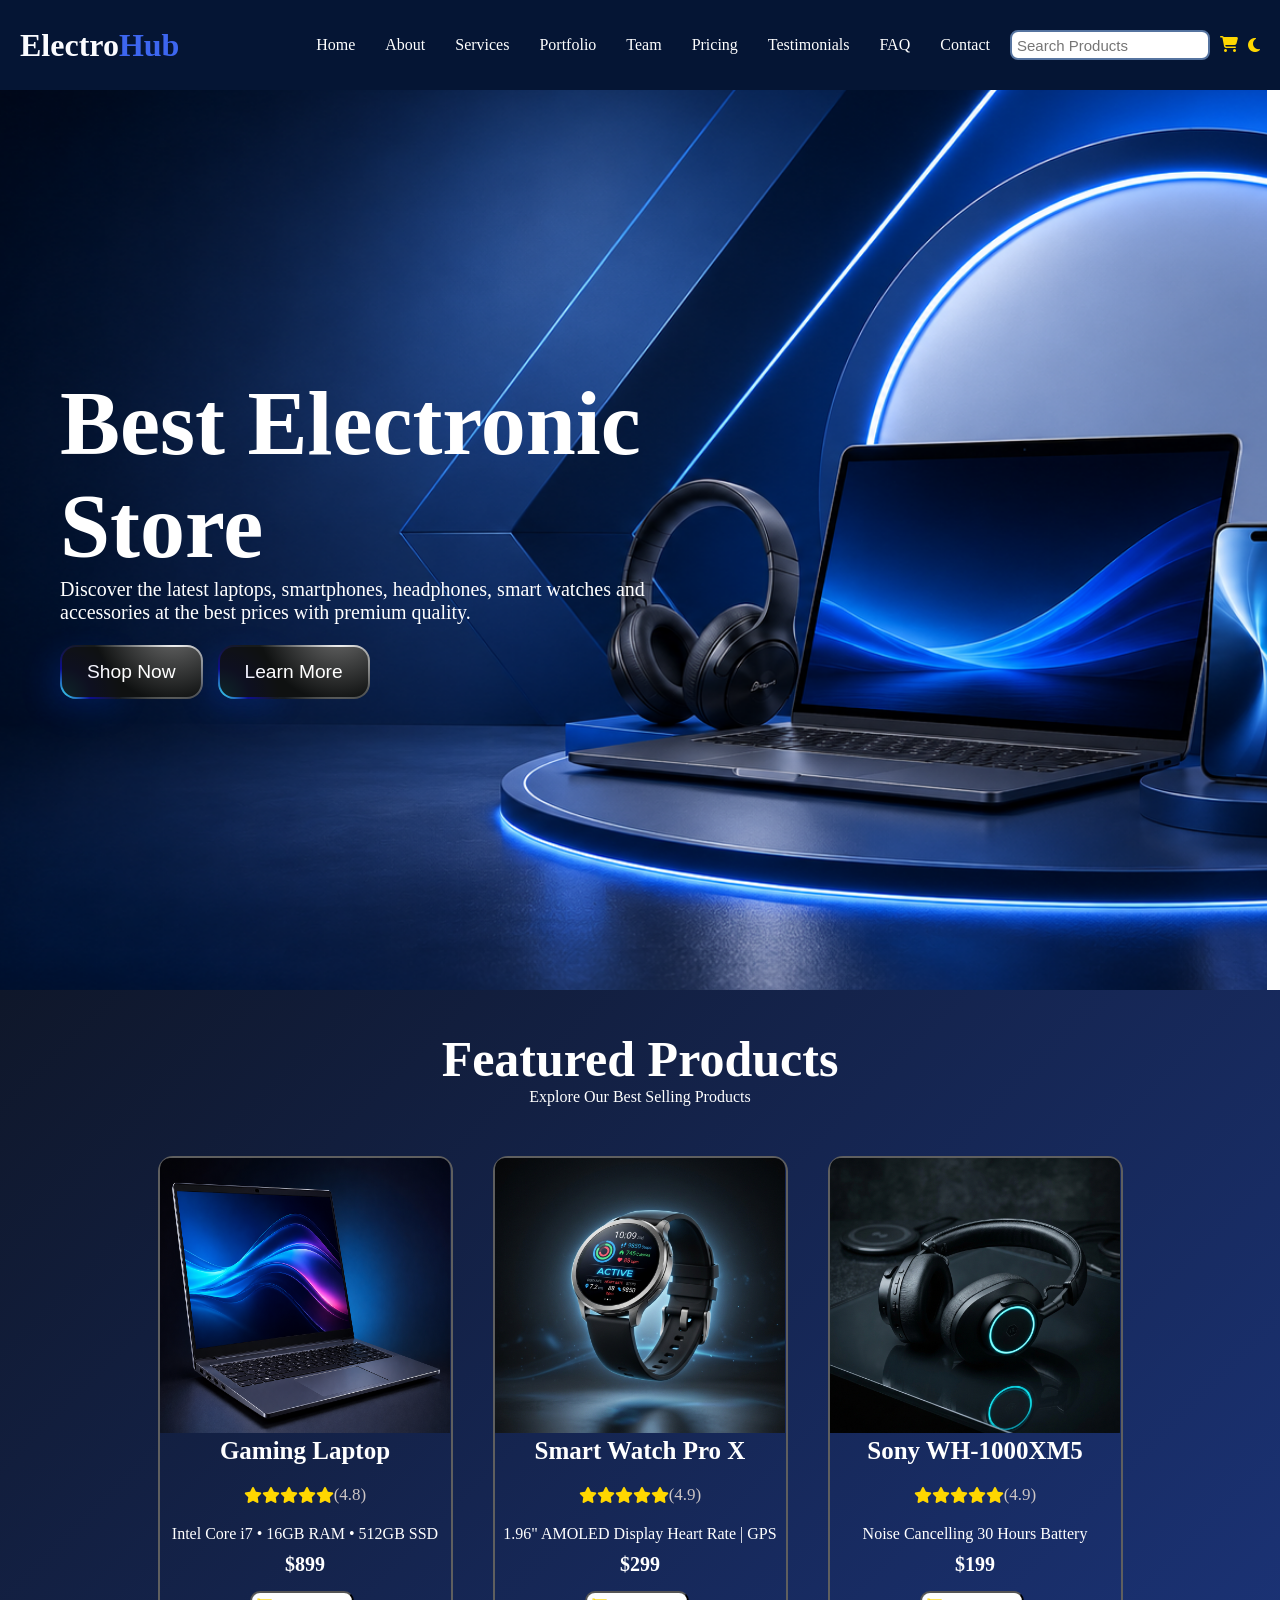
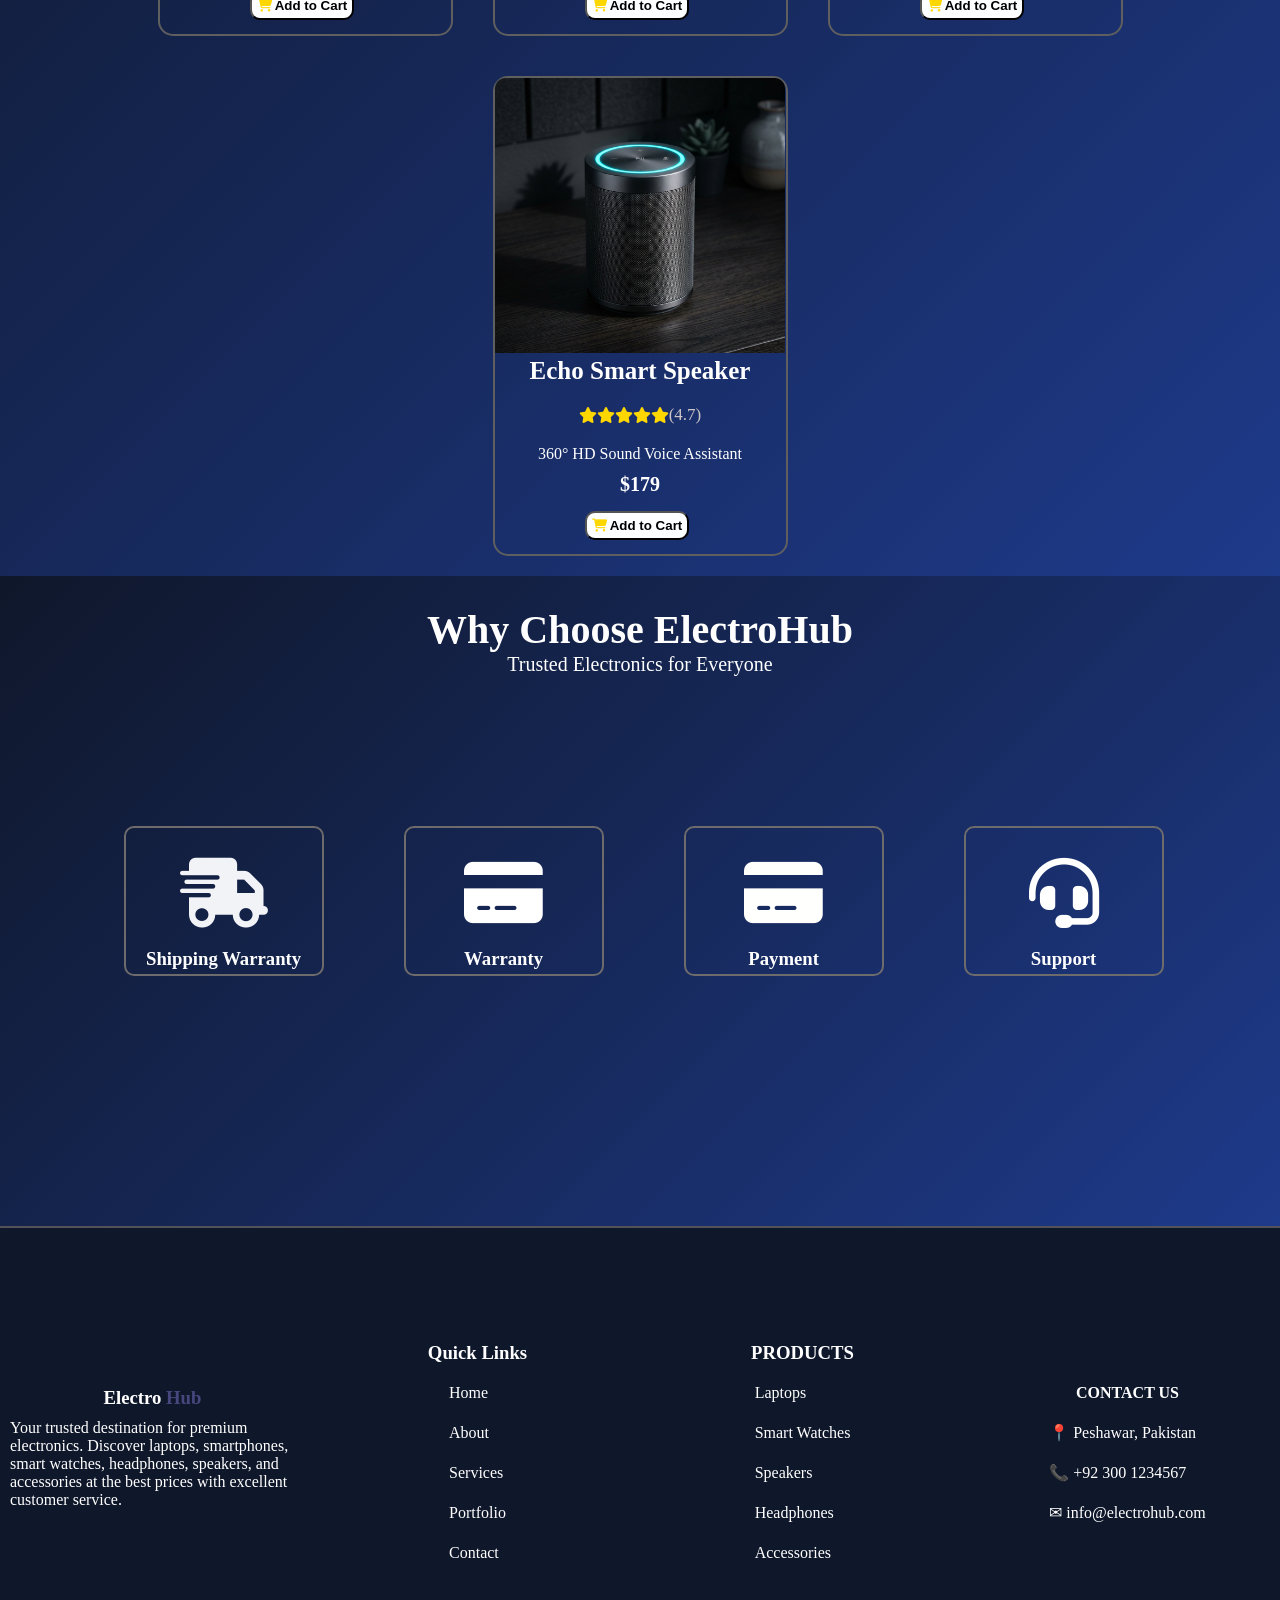
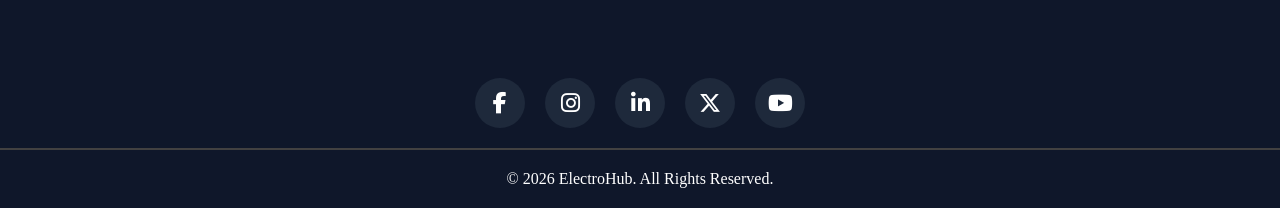
==== index.html @ ca195bf6 "Initial commit" ====
<!DOCTYPE html>
<html lang="en">

<head>
    <meta charset="UTF-8">
    <meta name="viewport" content="width=device-width, initial-scale=1.0">
    <title>ElectroHub-Store</title>
    <link rel="stylesheet" href="./style.css">
    <link rel="stylesheet" href="https://cdnjs.cloudflare.com/ajax/libs/font-awesome/6.7.2/css/all.min.css">

</head>

<body>
    <!--Header Section Start-->
    <header id="header">
        <h1 class="head1">Electro<span class="hub-class">Hub</span></h1>
        <nav class="main-nav">
            <ul id="navbar">
                <li> <a href="index.html">Home</a></li>
                <li> <a href="about.html">About</a></li>
                <li> <a href="">Services</a></li>
                <li> <a href="">Portfolio</a></li>
                <li> <a href="">Team</a></li>
                <li> <a href="">Pricing</a></li>
                <li> <a href="">Testimonials</a></li>
                <li> <a href="">FAQ</a></li>
                <li> <a href="">Contact</a></li>

            </ul>

            <div class="right-side">
                <input type="text" placeholder="Search Products" class="search-box">
                <a href="#">
                    <i class="fa-solid fa-cart-shopping"></i>
                </a>
                <i class="fa-solid fa-moon" id="theme-btn"></i>
            </div>


        </nav>
    </header>
    <!--Header Section End-->

    <!-- Hero Section Start-->

    <section id="hero-section">
        <div class="hero-content">
            <h2 class="hero-head">Best Electronic Store</h2>
            <p class="hero-para">Discover the latest laptops, smartphones,
                headphones, smart watches and accessories
                at the best prices with premium quality.</p>
            <!-- From Uiverse.io by imtausef -->
            <button class="button">
                <div class="blob1"></div>
                <div class="blob2"></div>
                <div class="inner">Shop Now</div>
            </button>
            <button class="button">
                <div class="blob1"></div>
                <div class="blob2"></div>
                <div class="inner">Learn More</div>
            </button>

            <!-- <button class="hero-btn">Shop Now</button>
<button  class="hero-btn">Learn More</button> -->
        </div>
    </section>
    <!--Hero Section End-->

    <!--Featured Products Section-->

    <section id="Featured-Products">


        <div class="content-div">
            <h2 class="products-head">Featured Products</h2>
            <p class="products-para"> Explore Our Best Selling Products</p>
        </div>






        <div class="card-main-div">
            <div class="card">
                <img src="./Pictures/laptop1.png" alt="">
                <h3 class="card-head">Gaming Laptop</h3>
                <div class="rating">
                    <i class="fa-solid fa-star"></i>
                    <i class="fa-solid fa-star"></i>
                    <i class="fa-solid fa-star"></i>
                    <i class="fa-solid fa-star"></i>
                    <i class="fa-solid fa-star"></i>
                    <span>(4.8)</span>
                </div>
                <p class="card-para">Intel Core i7 • 16GB RAM • 512GB SSD</p>
                <h4 class="card-head2">$899</h4>
                <button class="card-btn">
                    <span> <i class="fa-solid fa-cart-shopping"></i> Add to Cart </span>
                </button>





                <!-- <button  class="card-btn">Add to cart</button> -->
            </div>
            <div class="card">
                <img src="./Pictures/smartwatch.png" alt="">
                <h3 class="card-head">Smart Watch Pro X</h3>
                <div class="rating">
                    <i class="fa-solid fa-star"></i>
                    <i class="fa-solid fa-star"></i>
                    <i class="fa-solid fa-star"></i>
                    <i class="fa-solid fa-star"></i>
                    <i class="fa-solid fa-star"></i>
                    <span>(4.9)</span>
                </div>
                <p class="card-para">1.96" AMOLED Display
                    Heart Rate | GPS</p>
                <h4 class="card-head2">$299</h4>
                <button class="card-btn">
                    <span> <i class="fa-solid fa-cart-shopping"></i> Add to Cart </span>
                </button>
            </div>
            <div class="card">
                <img src="./Pictures/headphones.png" alt="">
                <h3 class="card-head">Sony WH-1000XM5</h3>
                <div class="rating">
                    <i class="fa-solid fa-star"></i>
                    <i class="fa-solid fa-star"></i>
                    <i class="fa-solid fa-star"></i>
                    <i class="fa-solid fa-star"></i>
                    <i class="fa-solid fa-star"></i>
                    <span>(4.9)</span>
                </div>
                <p class="card-para">Noise Cancelling
                    30 Hours Battery</p>
                <h4 class="card-head2">$199</h4>
                <button class="card-btn">
                    <span> <i class="fa-solid fa-cart-shopping"></i> Add to Cart </span>
                </button>
            </div>
            <div class="card">
                <img src="./Pictures/speaker.png" alt="">
                <h3 class="card-head">Echo Smart Speaker</h3>
                <div class="rating">
                    <i class="fa-solid fa-star"></i>
                    <i class="fa-solid fa-star"></i>
                    <i class="fa-solid fa-star"></i>
                    <i class="fa-solid fa-star"></i>
                    <i class="fa-solid fa-star"></i>
                    <span>(4.7)</span>
                </div>
                <p class="card-para">360° HD Sound
                    Voice Assistant</p>
                <h4 class="card-head2">$179</h4>
                <button class="card-btn">
                    <span> <i class="fa-solid fa-cart-shopping"></i> Add to Cart </span>
                </button>
            </div>
        </div>
    </section>
    <!--Why Choose Electro Hub Section-->

    <section id="main-container4">
        <div class="head-div">
            <h2 class="choose-head2 ">Why Choose ElectroHub</h2>
            <p class="choose-para1">Trusted Electronics for Everyone</p>

            <div class="box-container">
                <div class="Choose-box">
                    <div>
                        <i class="fa-solid fa-truck-fast icons2"></i>
                        <h3 class="shipping">Shipping Warranty</h3>
                    </div>
                </div>
                <div class="Choose-box">
                    <i class="fa-solid fa-credit-card icon3"></i>
                    <h3 class="warranty">Warranty</h3>
                </div>
                <div class="Choose-box">
                    <i class="fa-solid fa-credit-card icon4"></i>
                    <h3 class="payment">Payment</h3>
                </div>
                <div class="Choose-box">
                    <i class="fa-solid fa-headset icon5"></i>
                    <h3 class="support">Support</h3>
                </div>
            </div>
        </div>

    </section>

    <footer class="footer">
        <hr class="line">
        <!--Footer Container-->
        <div class="footer-container">

            <div class="footer-col">
                <h3>Electro <span class="span-footer">Hub</span></h3>
                <p class="footer-para">Your trusted destination for premium electronics.
                    Discover laptops, smartphones, smart watches,
                    headphones, speakers, and accessories at the
                    best prices with excellent customer service.</p>

            </div>
            <div class="footer-col height">
                <h3>Quick Links</h3>
                <ul>
                    <li>Home</li>
                    <li>About</li>
                    <li>Services</li>
                    <li>Portfolio</li>
                    <li>Contact</li>
                </ul>
            </div>
            <div class="footer-col height">
                <h3>PRODUCTS</h3>
                <ul>
                    <li>Laptops </li>
                    <li>Smart Watches</li>
                    <li>Speakers </li>
                    <li>Headphones </li>
                    <li>Accessories </li>
                </ul>
            </div>
            <div class="footer-col height">
                <h4>CONTACT US</h4>
                <ul>
                    <li> 📍 Peshawar, Pakistan </li>
                    <li> 📞 +92 300 1234567</li>
                    <li>✉ info@electrohub.com</li>
                </ul>

            </div>

        </div>

        <div class="special-icons">
            <i class="fa-brands fa-facebook-f socials"></i>
            <i class="fa-brands fa-instagram socials"></i>
            <i class="fa-brands fa-linkedin-in socials"></i>
            <i class="fa-brands fa-x-twitter socials"></i>
            <i class="fa-brands fa-youtube socials"></i>
        </div>
<hr class="hr2">
        <div class="copy">
            <p>© 2026 ElectroHub. All Rights Reserved.</p>
        </div>
    </footer>

    <script src="./script.js"></script>
</body>

</html>
---- style.css ----
* {
  margin: 0;
  padding: 0;
  box-sizing: border-box;
}

body {
  overflow-x: hidden;
}

html {
  scroll-behavior: smooth;
}

/*Header-Section-Start*/

#header {
  padding: 20px;
  display: flex;
  justify-content: space-between;
  align-items: center;
  position: fixed;
  top: 0;
  left: 0;
  width: 100%;
  z-index: 1000;
  height: 10vh;
  background-color: rgba(0, 27, 68, 0.8);
}

.main-nav {
  display: flex;
  justify-content: space-between;
  align-items: center;
  gap: 20px;
}

#navbar {
  display: flex;
  justify-content: space-between;
  align-items: center;
  height: 10vh;
  width: 100%;
  gap: 30px;
}

.head1 {
  color: #fbfcff;
}


li {
  list-style: none;
}

li,
a {
  text-decoration: none;
}

nav ul li a {
  color: #f8f4f4;
}

.hub-class {
  color: #3d66f0;
}

.right-side {
  display: flex;
  align-items: center;
  gap: 10px;
}

.search-box {
  display: flex;
  align-items: center;
}

.search-box {
  padding: 5px;
  width: 200px;
  height: 30px;
  outline: none;
  border: 2px solid #5674a0;
  border-radius: 8px 8px 8px 8px;
  font-size: 15px;
}

.search-box {

  color: rgb(0, 0, 0);
  /* background-color: #3b559b; */
}

.search-box:hover {
  background-color: white;
}

/*Header Section End*/

/*Hero-Section-Start*/

#hero-section {
  padding-top: 80px;
  width: 99vw;
  height: 110vh;
  border: none;
  background-image: url(./Pictures/Hero-Section.png);
  background-size: cover;
  background-position: center;
  display: flex;
  align-items: center;
}

.hero-content {

  font-size: 60px;
  width: 50%;
  margin-left: 60px;
}

.hero-head {
  color: white;
}

.hero-para {
  color: white;
  font-size: 20px;
}

/* From Uiverse.io by imtausef */
.button {
  cursor: pointer;
  font-size: 1.2rem;
  border-radius: 16px;
  border: none;
  padding: 2px;
  background: radial-gradient(circle 80px at 80% -10%, #ffffff, #181b1b);
  position: relative;
  transition:
    background 0.3s,
    transform 0.3s;
}

.button:hover {
  /*background: radial-gradient(circle 80px at 80% -10%, #181b1b, #000);*/
  transform: scale(0.98);
}

.button::after {
  content: "";
  position: absolute;
  width: 65%;
  height: 60%;
  border-radius: 120px;
  top: 0;
  right: 0;
  box-shadow: 0 0 20px #ffffff38;
  z-index: -1;
  transition: box-shadow 0.3s;
}

.button:hover::after {
  box-shadow: 0 0 10px #ffffff18;
}

.blob1 {
  position: absolute;
  width: 70px;
  height: 100%;
  border-radius: 16px;
  bottom: 0;
  left: 0;
  background: radial-gradient(circle 60px at 0% 100%,
      #3fe9ff,
      #0000ff80,
      transparent);
  box-shadow: -10px 10px 30px #0051ff2d;
  transition:
    background 0.3s,
    box-shadow 0.3s;
}

.button:hover .blob1 {
  /*  background: radial-gradient(circle 60px at 0% 100%, #181b1b, #000);*/
  box-shadow: -5px 5px 20px #000;
}

.inner {
  padding: 14px 25px;
  border-radius: 14px;
  color: #fff;
  z-index: 3;
  position: relative;
  background: radial-gradient(circle 80px at 80% -50%, #777777, #0f1111);
  transition: background 0.3s;
}

.button:hover .inner {
  background: radial-gradient(circle 80px at 80% -50%, #333333, #0f0f0f);
}

.inner::before {
  content: "";
  width: 100%;
  height: 100%;
  left: 0;
  top: 0;
  border-radius: 14px;
  background: radial-gradient(circle 60px at 0% 100%,
      #00e1ff1a,
      #0000ff11,
      transparent);
  position: absolute;
  transition: opacity 0.3s;
}

.button:hover .inner::before {
  opacity: 0;
}


/*Featured-Products-Section*/



#Featured-Products {
  background: linear-gradient(135deg, #0F172A, #1E3A8A);
  padding: 20px;
}


.content-div {
  display: flex;
  flex-direction: column;
  justify-content: center;
  align-items: center;
}

.card-main-div {
  margin-top: 50px;
  display: flex;
  flex-wrap: wrap;
  justify-content: center;
  align-items: center;
  gap: 40px;
}

/* Hai */

.card {
  width: 295px;
  height: 480px;
  border-radius: 15px;
  border: 2px solid rgb(95, 95, 95);
  transition: all 0.4s ease;
}

.card:hover {
  transform: translateY(-10px) scale(1.02);
  box-shadow: 0 15px 35px rgba(150, 149, 149, 0.3);

}

.products-head {
  margin-top: 20px;
  font-size: 50px;
  color: white;
}

.products-para {
  color: white;
}



.card img {
  width: 290px;
  height: 275px;
  /* border-radius: 20px; */
  border-top-left-radius: 10px;
  border-top-right-radius: 10px;
}

.card-head {
  text-align: center;
  color: white;
  font-size: 25px;
}

.fa-solid {
  color: gold;
  text-align: center;
}

.rating {
  display: flex;
  justify-content: center;
  align-items: center;
  margin-top: 20px;
  /* text-align: center; */
}

.rating span {
  color: #ccc5c5;
  font-size: 17px;
}

.card-para {
  margin-top: 20px;
  text-align: center;
  color: white;
  font-size: 20;
}

.card-head2 {
  text-align: center;
  color: white;
  font-size: 20px;
  margin-top: 10px;
}

.card-btn {
  margin-top: 15px;
  margin-left: 90px;
  padding: 5px;
  border-radius: 10px;
  outline: none;
}

.card-btn {
  background-color: #fdfeff;
  font-weight: 700;
}

.card-btn {
  transition: all 0.2s ease;
}

.card-btn:hover {
  background-color: rgb(66, 75, 117);
  color: white;
  cursor: pointer;
}

#main-container4 {
  background: linear-gradient(135deg, #0F172A, #1E3A8A);
  padding: 10px;
}

.head-div {
  height: 70vh;
  text-align: center;
  position: relative;
  top: 20px;

}

.box-container {
  display: flex;
  justify-content: center;
  gap: 80px;
  align-items: center;
  border: none;
  width: 99vw;
  height: 50vh;

}


.choose-head2 {
  font-size: 40px;
  color: white;
  /* margin-bottom: 20px; */

}

.choose-para1 {
  color: white;
  font-size: 20px;
}


.Choose-box {
  width: 200px;
  height: 150px;
  border: 2px solid rgb(109, 107, 107);
  border-radius: 10px;
  transition: all 0.4s ease;
}

.Choose-box:hover {
  transform: translateY(-10) scale(1.02);
  box-shadow: 0 15px 35px rgba(150, 149, 149, 0.3);
}


.icons2 {
  margin-top: 30px;
  font-size: 70px;
  color: #f2f3f7;
  ;
}

.shipping {
  color: white;
  margin-top: 20px;
}

.icon3 {
  color: #ffffff;
  font-size: 70px;
  margin-top: 30px;
}

.warranty {
  color: white;
  margin-top: 20px;
}

.icon4 {
  color: #fffffd;
  font-size: 70px;
  margin-top: 30px;
}

.payment {
  color: white;
  margin-top: 20px;
}

.icon5 {
  color: #ffffff;
  font-size: 70px;
  margin-top: 30px;
}

.support {
  color: white;
  margin-top: 20px;
}

.footer {
  background: #0F172A;
}

.footer-container {
  /* background: #0F172A; */
  color: white;
  display: flex;
  justify-content: center;
  gap: 20px;
}

.line {
  border: 1px solid #525258;
}

.footer-col {
  display: flex;
  justify-content: center;
  align-items: center;

  flex-direction: column;
  border: none;
  width: 150vw;
  height: 50vh;
}

.height {
  line-height: 40px;
}

.footer-para {
  padding: 10px;
}

.span-footer {
  color: rgb(71, 71, 126);
}

/* .special-icons{
 
  position: relative;
  left: 600px;
  display: flex;
  gap: 30px;
  font-size: 30px;
  bottom: 10px;
  align-items: center;
  color: white;
  transition: all 0.8s ease; 
    opacity: 1;
  transition: opacity 0.25s;
  z-index: 2;
  cursor: pointer; 
}

.fa-facebook-f{
  color: white;
  transform: scale(1);
  font-size: 30px;
}
.fa-facebook-f:hover{
 
  transform: translateY(10);
  color: rgba(255, 255, 255, 0.986);
  border-radius: 10px;
   padding: 5px 10px 10px; 
   background: #1877F2;
} 

.fa-instagram:hover{
   transform: translateY(-5);
   background: linear-gradient(25deg, #F58529, #DD2A7B, #8134AF, #515BD4);
    color: white;
  border-radius: 10px;
  padding: 5px 10px 10px;
  
}
.fa-linkedin-in:hover{
   background: #0A66C2;
    color: white;
    transform: translateY(-5);
    border-radius: 10px;
    padding: 5px 10px 10px;
}
.fa-x-twitter:hover{
   background: #000000;
    color: white;
     color: white;
    transform: translateY(-5);
    border-radius: 10px;
    padding: 5px 10px 10px;
}
.fa-youtube:hover{

} */

.special-icons {
  display: flex;
  justify-content: center;
  gap: 20px;
}

.special-icons i {
  width: 50px;
  height: 50px;
  background: #1E293B;
  color: white;
  border-radius: 50%;
  display: flex;
  justify-content: center;
  align-items: center;
  font-size: 22px;
  cursor: pointer;
  transition: all 0.6s ease;
}

.special-icons i:hover {
  transform: translateY(-8px) scale(1.1);
}

/* Facebook */
.fa-facebook-f:hover {
  background: #1877F2;
}

/* Instagram */
.fa-instagram:hover {
  background: linear-gradient(45deg, #F58529, #DD2A7B, #8134AF, #515BD4);
}

/* LinkedIn */
.fa-linkedin-in:hover {
  background: #0A66C2;
}

/* X (Twitter) */
.fa-x-twitter:hover {
  background: #000000;
}

/* YouTube */
.fa-youtube:hover {
  background: #FF0000;
}

.hr2 {
  border: 1px solid rgb(66, 65, 65);
  margin-top: 20px;
  text-align: center;
}

.copy {
  padding: 20px;
  display: flex;
  justify-content: center;
  align-items: center;
  color: white;

}




/* About Page start */

* {
  margin: 0;
  padding: 0;
  box-sizing: border-box;
}

body {
  overflow-x: hidden;
}

html {
  scroll-behavior: smooth;
}

/*Header-Section-Start*/

#header {
  padding: 20px;
  display: flex;
  justify-content: space-between;
  align-items: center;
  position: fixed;
  top: 0;
  left: 0;
  width: 100%;
  z-index: 1000;
  height: 10vh;
  background-color: #051534;
}

.main-nav {
  display: flex;
  justify-content: space-between;
  align-items: center;
  gap: 20px;
}

#navbar {
  display: flex;
  justify-content: space-between;
  align-items: center;
  height: 10vh;
  width: 100%;
  gap: 30px;
}

.head1 {
  color: #fbfcff;
}


li {
  list-style: none;
}

li,
a {
  text-decoration: none;
}

nav ul li a {
  color: #ffffff;
}

.hub-class {
  color: #3d66f0;
}

.right-side {
  display: flex;
  align-items: center;
  gap: 10px;
}

.search-box {
  display: flex;
  align-items: center;
}

.search-box {
  padding: 5px;
  width: 200px;
  height: 30px;
  outline: none;
  border: 2px solid #5674a0;
  border-radius: 8px 8px 8px 8px;
  font-size: 15px;
}

.search-box {

  color: rgb(0, 0, 0);
  /* background-color: #3b559b; */
}

.search-box:hover {
  background-color: white;
}

/*Header Section End*/

.about-hero {
  background-image: url(./Pictures/about-hero.jpg);
  background-size: cover;
  width: 100vw;
  height: 55vh;
  background-position: center;
  background-attachment: fixed;
  padding: 0;
  box-sizing: border-box;
  margin-top: 61px;

}

.hero-content2 {

  padding: 80px;
  display: flex;
  flex-direction: column;
  justify-content: center;
  align-items: center;
  color: rgb(247, 247, 248);
  font-size: 25px;
}

.hero-para1 {
  margin-top: 20px;
}



#def-electro {
  border: none;
  background-color: #0c2952;
  width: 99vw;
  display: flex;
  justify-content: center;
  align-items: center;



}

.left-image {
  /* border: 2px solid rgb(95, 95, 95); */
  transition: all 0.6s ease;
}

.left-image:hover img {
  transform: translateY(-10px) scale(1.02);
  box-shadow: 0 15px 35px rgba(150, 149, 149, 0.3);
}

.left-image img {
  margin-top: 30px;
  margin-left: 10px;
  border-radius: 20px;
  width: 500px;
  height: 400px;
  object-fit: cover;
  border-color: rgb(247, 247, 247);
}

.right-side-content {
  flex-direction: column;
  width: 50%;
  padding: 30px;


}

.right-text {
  font-size: 45px;
  color: white;
  position: relative;
  left: 50px;
  margin-bottom: 30px;
}

.right-para {

  color: white;
  font-size: 20px;
  position: relative;
  left: 60px;
  margin-bottom: 100px;
}

.icons-text {
  line-height: 1.8;
  color: white;
  position: relative;
  left: 40px;
  bottom: 60px;
}

.right-btn {
  position: relative;
  left: 200px;
  padding: 10px;
  border-radius: 10px;
  border: none;
  transition: all 0.5s;
}

.right-btn:hover {

  cursor: pointer;
  color: white;
  background-color: black;
}

/* Mission Vision Section Start */

#mission-vision-section {
  background-color: #0C2952;
  border: none;
  height: 80vh;
}

.mission-vision-container {
  /* margin-top: 30px;  */
  display: flex;
  flex-wrap: wrap;
  gap: 30px;
  justify-content: center;
  align-items: center;
  border: none;
}
.mission{
   background: #162b55;
    border: 2px solid rgba(255,255,255,0.15);
    border-radius: 20px;
    padding: 35px;
    transition: all 0.5s ease;
    cursor: pointer;
}
.mission:hover{
    transform: translateY(-12px) scale(1.03);
    border-color: #3B82F6;
    box-shadow: 0 15px 35px rgba(59,130,246,0.35);
}


.mission {
  text-align: center;
  border-radius: 20px;
  margin-top: 80px;
  color: white;
  width: 560px;
  height: 320px;
  /* border: 2px solid rgb(119, 147, 223); */
  background: linear-gradient(215deg, #0C2952, #0C2952);
  box-shadow: 10px 10px 20px #1c2530,
    10px 10px 20px #1e2132;
}

.unorder-list{
  line-height: 2;
  margin-top: 30px;

}

.Vision1 {
  font-size: 40px;
  margin-top: 40px;
}

.Vision {
  font-size: 40px;
  margin-top: 40px;
}

#achievement-section{
  height: 80vh;
  background-color: #0C2952;
}

.main-achieve-div{
  border: none;
  width: 99vw;
  height: 70vh;
}

.achieve-heading{
  color: white;
  text-align: center;
  font-size: 30px;
}

.achieve-para{
  font-size: 20px;
}


/* achievements boxes start */
 .achievements {
    padding: 80px 8%;
    text-align: center;
}


.achievement-container {
    display: grid;
    grid-template-columns: repeat(4, 1fr);
    gap: 25px;
    color: white;
}

.achievement-card {
    padding: 35px 20px;
    border: 1px solid rgba(255,255,255,0.12);
    border-radius: 18px;
    background: rgba(255,255,255,0.04);
    transition: transform 0.4s ease,
                border-color 0.4s ease,
                box-shadow 0.4s ease;
    cursor: pointer;
}

.achievement-card:hover {
    transform: translateY(-8px);
    border-color: #3B82F6;
    box-shadow: 0 12px 30px rgba(59,130,246,0.18);
}

.achievement-icon {
    width: 60px;
    height: 60px;
    margin: 0 auto 20px;
    display: flex;
    align-items: center;
    justify-content: center;
    border-radius: 50%;
    background: rgba(59,130,246,0.12);
    transition: 0.4s ease;
}

.achievement-icon i {
    font-size: 25px;
    color: #3B82F6;
    transition: 0.4s ease;
}

.achievement-card:hover .achievement-icon {
    background: #3B82F6;
    transform: scale(1.08);
}

.achievement-card:hover .achievement-icon i {
    color: white;
    transform: scale(1.1);
}

.achievement-card h3 {
    font-size: 32px;
    margin: 10px 0;
}

.achievement-card p {
    font-size: 16px;
    margin: 0;
    opacity: 0.75;
}

@media (max-width: 768px) {

    .achievement-container {
        grid-template-columns: repeat(2, 1fr);
    }

}

@media (max-width: 500px) {

    .achievement-container {
        grid-template-columns: 1fr;
    }

}
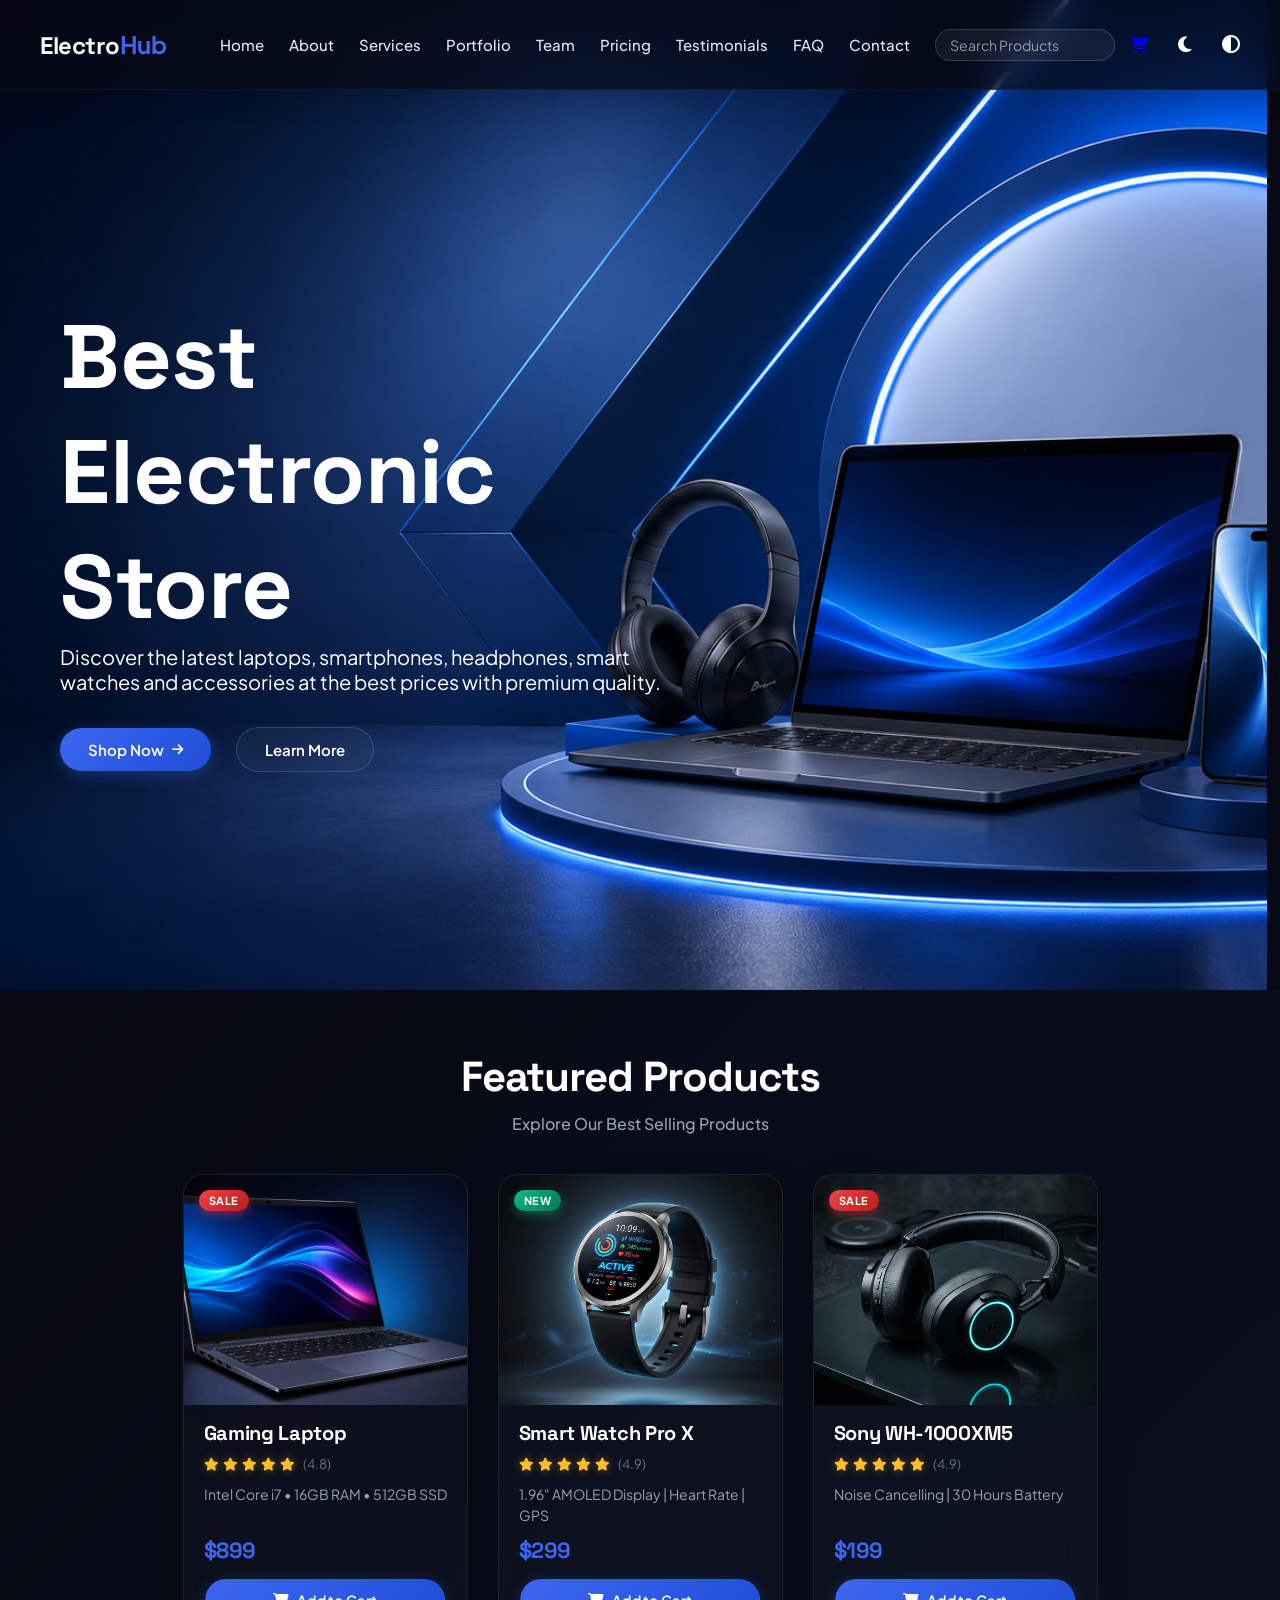
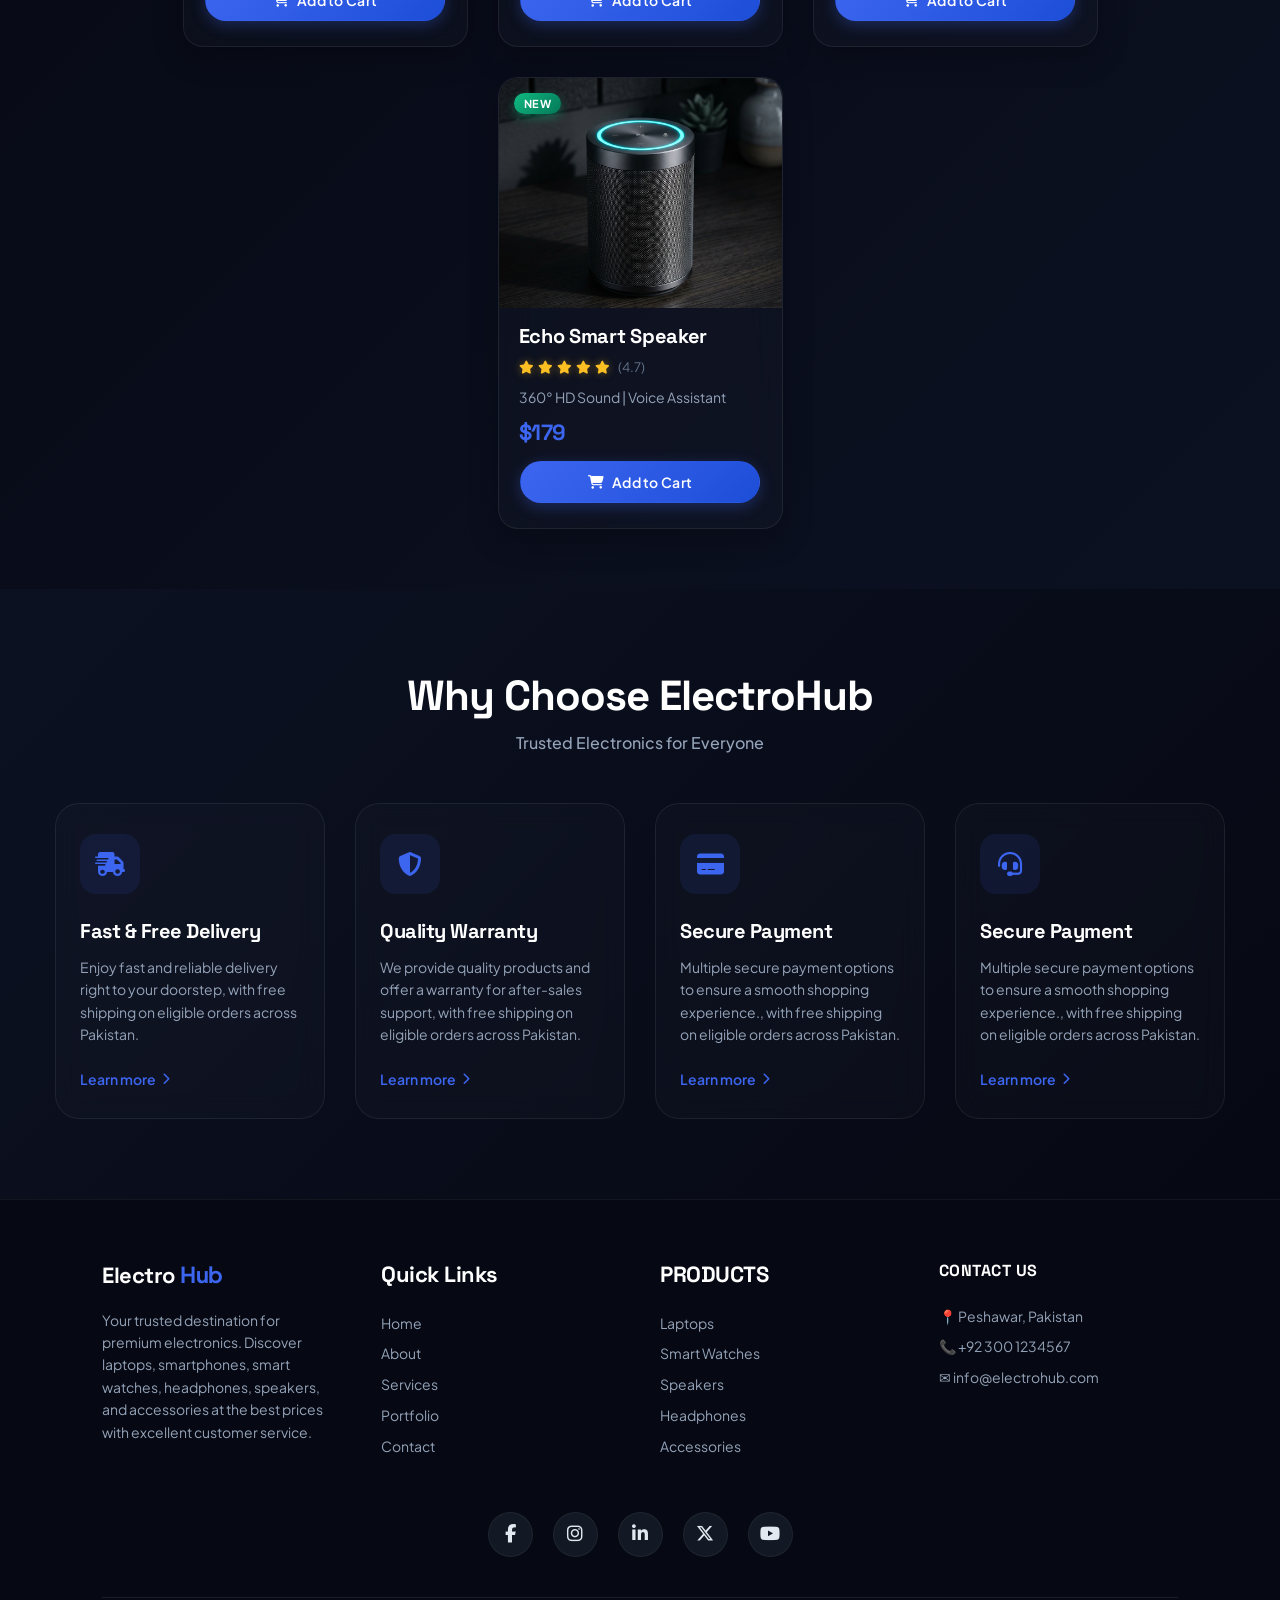
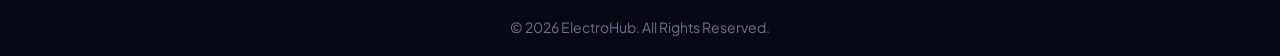
==== commit 63d983e5: "Updated Electronic store website" ====
--- a/index.html
+++ b/index.html
@@ -18,8 +18,8 @@
             <ul id="navbar">
                 <li> <a href="index.html">Home</a></li>
                 <li> <a href="about.html">About</a></li>
-                <li> <a href="">Services</a></li>
-                <li> <a href="">Portfolio</a></li>
+                <li> <a href="Services.html">Services</a></li>
+                <li> <a href="./Portfolio.html">Portfolio</a></li>
                 <li> <a href="">Team</a></li>
                 <li> <a href="">Pricing</a></li>
                 <li> <a href="">Testimonials</a></li>
@@ -30,10 +30,11 @@
 
             <div class="right-side">
                 <input type="text" placeholder="Search Products" class="search-box">
-                <a href="#">
+                <a href="#" title="Shopping Cart">
                     <i class="fa-solid fa-cart-shopping"></i>
                 </a>
-                <i class="fa-solid fa-moon" id="theme-btn"></i>
+                <i class="fa-solid fa-moon" id="theme-btn" title="Toggle Light/Dark Theme"></i>
+                <i class="fa-solid fa-circle-half-stroke" id="grayscale-btn" title="Toggle Black & White Mode"></i>
             </div>
 
 
@@ -49,20 +50,8 @@
             <p class="hero-para">Discover the latest laptops, smartphones,
                 headphones, smart watches and accessories
                 at the best prices with premium quality.</p>
-            <!-- From Uiverse.io by imtausef -->
-            <button class="button">
-                <div class="blob1"></div>
-                <div class="blob2"></div>
-                <div class="inner">Shop Now</div>
-            </button>
-            <button class="button">
-                <div class="blob1"></div>
-                <div class="blob2"></div>
-                <div class="inner">Learn More</div>
-            </button>
-
-            <!-- <button class="hero-btn">Shop Now</button>
-<button  class="hero-btn">Learn More</button> -->
+            <button class="button primary-btn">Shop Now <i class="fa-solid fa-arrow-right"></i></button>
+            <button class="button secondary-btn">Learn More</button>
         </div>
     </section>
     <!--Hero Section End-->
@@ -84,7 +73,8 @@
 
         <div class="card-main-div">
             <div class="card">
-                <img src="./Pictures/laptop1.png" alt="">
+                <span class="card-badge">Sale</span>
+                <img src="./Pictures/laptop1.png" alt="Gaming Laptop">
                 <h3 class="card-head">Gaming Laptop</h3>
                 <div class="rating">
                     <i class="fa-solid fa-star"></i>
@@ -99,15 +89,10 @@
                 <button class="card-btn">
                     <span> <i class="fa-solid fa-cart-shopping"></i> Add to Cart </span>
                 </button>
-
-
-
-
-
-                <!-- <button  class="card-btn">Add to cart</button> -->
-            </div>
-            <div class="card">
-                <img src="./Pictures/smartwatch.png" alt="">
+            </div>
+            <div class="card">
+                <span class="card-badge new">New</span>
+                <img src="./Pictures/smartwatch.png" alt="Smart Watch Pro X">
                 <h3 class="card-head">Smart Watch Pro X</h3>
                 <div class="rating">
                     <i class="fa-solid fa-star"></i>
@@ -117,15 +102,15 @@
                     <i class="fa-solid fa-star"></i>
                     <span>(4.9)</span>
                 </div>
-                <p class="card-para">1.96" AMOLED Display
-                    Heart Rate | GPS</p>
+                <p class="card-para">1.96" AMOLED Display | Heart Rate | GPS</p>
                 <h4 class="card-head2">$299</h4>
                 <button class="card-btn">
                     <span> <i class="fa-solid fa-cart-shopping"></i> Add to Cart </span>
                 </button>
             </div>
             <div class="card">
-                <img src="./Pictures/headphones.png" alt="">
+                <span class="card-badge">Sale</span>
+                <img src="./Pictures/headphones.png" alt="Sony WH-1000XM5">
                 <h3 class="card-head">Sony WH-1000XM5</h3>
                 <div class="rating">
                     <i class="fa-solid fa-star"></i>
@@ -135,15 +120,15 @@
                     <i class="fa-solid fa-star"></i>
                     <span>(4.9)</span>
                 </div>
-                <p class="card-para">Noise Cancelling
-                    30 Hours Battery</p>
+                <p class="card-para">Noise Cancelling | 30 Hours Battery</p>
                 <h4 class="card-head2">$199</h4>
                 <button class="card-btn">
                     <span> <i class="fa-solid fa-cart-shopping"></i> Add to Cart </span>
                 </button>
             </div>
             <div class="card">
-                <img src="./Pictures/speaker.png" alt="">
+                <span class="card-badge new">New</span>
+                <img src="./Pictures/speaker.png" alt="Echo Smart Speaker">
                 <h3 class="card-head">Echo Smart Speaker</h3>
                 <div class="rating">
                     <i class="fa-solid fa-star"></i>
@@ -153,8 +138,7 @@
                     <i class="fa-solid fa-star"></i>
                     <span>(4.7)</span>
                 </div>
-                <p class="card-para">360° HD Sound
-                    Voice Assistant</p>
+                <p class="card-para">360° HD Sound | Voice Assistant</p>
                 <h4 class="card-head2">$179</h4>
                 <button class="card-btn">
                     <span> <i class="fa-solid fa-cart-shopping"></i> Add to Cart </span>
@@ -170,9 +154,49 @@
             <p class="choose-para1">Trusted Electronics for Everyone</p>
 
             <div class="box-container">
+                <div class="b1">
+                    <div class="icon1-div">
+                        <i class="fa-solid fa-truck-fast icon1"></i>
+                    </div>
+                    <h2 class="b1-h2">Fast & Free Delivery</h2>
+                    <p class="b1-para">Enjoy fast and reliable delivery right to your doorstep, with free shipping on
+                        eligible orders
+                        across Pakistan.</p>
+                    <button class="learn-btn">Learn more <i class="fa-solid fa-chevron-right"></i></button>
+                </div>
+                <div class="b1">
+                    <div class="icon2-div">
+                        <i class="fa-solid fa-shield-halved"></i>
+                    </div>
+                    <h2 class="b1-h2">Quality Warranty</h2>
+                    <p class="b1-para">We provide quality products and offer a warranty for after-sales support, with free shipping on
+                        eligible orders across Pakistan.</p>
+                    <button class="learn-btn">Learn more <i class="fa-solid fa-chevron-right"></i></button>
+                </div>
+                <div class="b1">
+                    <div class="icon3-div">
+                        <i class="fa-solid fa-credit-card"></i>
+                    </div>
+                    <h2 class="b1-h2">Secure Payment</h2>
+                    <p class="b1-para">Multiple secure payment options to ensure a smooth shopping experience., with free shipping on
+                        eligible orders across Pakistan.</p>
+                         <button class="learn-btn">Learn more <i class="fa-solid fa-chevron-right"></i></button>
+                </div>
+                <div class="b1">
+                    <div class="icon4-div">
+                        <i class="fa-solid fa-headset"></i>
+                    </div>
+                    <h2 class="b1-h2">Secure Payment</h2>
+                    <p class="b1-para">Multiple secure payment options to ensure a smooth shopping experience., with free shipping on
+                        eligible orders across Pakistan.</p>
+                         <button class="learn-btn">Learn more <i class="fa-solid fa-chevron-right"></i></button>
+                </div>
+            </div>
+            <!-- 
+            <div class="box-container">
                 <div class="Choose-box">
                     <div>
-                        <i class="fa-solid fa-truck-fast icons2"></i>
+                         <i class="fa-solid fa-truck-fast icons2"></i> 
                         <h3 class="shipping">Shipping Warranty</h3>
                     </div>
                 </div>
@@ -184,17 +208,17 @@
                     <i class="fa-solid fa-credit-card icon4"></i>
                     <h3 class="payment">Payment</h3>
                 </div>
-                <div class="Choose-box">
+                <div class="Choose-box last-box">
                     <i class="fa-solid fa-headset icon5"></i>
                     <h3 class="support">Support</h3>
                 </div>
-            </div>
+            </div> -->
         </div>
 
     </section>
 
     <footer class="footer">
-        <hr class="line">
+        
         <!--Footer Container-->
         <div class="footer-container">
 
@@ -245,7 +269,7 @@
             <i class="fa-brands fa-x-twitter socials"></i>
             <i class="fa-brands fa-youtube socials"></i>
         </div>
-<hr class="hr2">
+        <hr class="hr2">
         <div class="copy">
             <p>© 2026 ElectroHub. All Rights Reserved.</p>
         </div>
--- a/style.css
+++ b/style.css
@@ -1,13 +1,48 @@
-
+@import url('https://fonts.googleapis.com/css2?family=Plus+Jakarta+Sans:wght@300;400;500;600;700;800&family=Space+Grotesk:wght@400;500;600;700&display=swap');
+
+:root {
+  --bg-primary: #060913;
+  /* Deep space obsidian */
+  --bg-secondary: #0c1122;
+  /* Midnight blue */
+  --bg-card: rgba(255, 255, 255, 0.02);
+  --border-card: rgba(255, 255, 255, 0.07);
+  --color-accent: #3d66f0;
+  /* Electric blue */
+  --color-accent-hover: #5b7fff;
+  --text-primary: #f8fafc;
+  --text-secondary: #94a3b8;
+}
 
 * {
   margin: 0;
   padding: 0;
   box-sizing: border-box;
+  font-family: 'Plus Jakarta Sans', sans-serif;
+}
+
+h1,
+h2,
+h3,
+h4,
+h5,
+h6,
+.head1,
+.hero-head,
+.products-head,
+.choose-head2,
+.Vision,
+.Vision1,
+.main-head2 {
+  font-family: 'Space Grotesk', sans-serif;
+  letter-spacing: -0.5px;
 }
 
 body {
   overflow-x: hidden;
+  background-color: var(--bg-primary);
+  color: var(--text-primary);
+  transition: background-color 0.3s ease, color 0.3s ease, filter 0.3s ease;
 }
 
 html {
@@ -17,7 +52,7 @@
 /*Header-Section-Start*/
 
 #header {
-  padding: 20px;
+  padding: 10px 40px;
   display: flex;
   justify-content: space-between;
   align-items: center;
@@ -27,14 +62,26 @@
   width: 100%;
   z-index: 1000;
   height: 10vh;
-  background-color: rgba(0, 27, 68, 0.8);
+  background-color: rgba(6, 9, 19, 0.7);
+  backdrop-filter: blur(16px);
+  -webkit-backdrop-filter: blur(16px);
+  border-bottom: 1px solid rgba(255, 255, 255, 0.06);
+  box-shadow: 0 4px 30px rgba(0, 0, 0, 0.15);
+  transition: all 0.4s cubic-bezier(0.4, 0, 0.2, 1);
+}
+
+#header.scrolled {
+  height: 8vh;
+  background-color: rgba(6, 9, 19, 0.88);
+  border-bottom-color: rgba(255, 255, 255, 0.09);
+  box-shadow: 0 10px 30px rgba(0, 0, 0, 0.3);
 }
 
 .main-nav {
   display: flex;
   justify-content: space-between;
   align-items: center;
-  gap: 20px;
+  gap: 25px;
 }
 
 #navbar {
@@ -43,13 +90,15 @@
   align-items: center;
   height: 10vh;
   width: 100%;
-  gap: 30px;
+  gap: 25px;
 }
 
 .head1 {
   color: #fbfcff;
-}
-
+  font-weight: 700;
+  letter-spacing: -0.5px;
+  font-size: 24px;
+}
 
 li {
   list-style: none;
@@ -61,7 +110,34 @@
 }
 
 nav ul li a {
-  color: #f8f4f4;
+  color: #e2e8f0;
+  font-weight: 500;
+  font-size: 15px;
+  position: relative;
+  padding: 6px 0;
+  transition: color 0.3s ease;
+}
+
+nav ul li a:hover {
+  color: #3d66f0;
+}
+
+nav ul li a::after {
+  content: '';
+  position: absolute;
+  width: 100%;
+  transform: scaleX(0);
+  height: 2px;
+  bottom: 0;
+  left: 0;
+  background-color: #3d66f0;
+  transform-origin: bottom right;
+  transition: transform 0.25s ease-out;
+}
+
+nav ul li a:hover::after {
+  transform: scaleX(1);
+  transform-origin: bottom left;
 }
 
 .hub-class {
@@ -71,32 +147,35 @@
 .right-side {
   display: flex;
   align-items: center;
-  gap: 10px;
+  gap: 15px;
 }
 
 .search-box {
-  display: flex;
-  align-items: center;
-}
-
-.search-box {
-  padding: 5px;
-  width: 200px;
-  height: 30px;
+  padding: 6px 14px;
+  width: 180px;
+  height: 32px;
   outline: none;
-  border: 2px solid #5674a0;
-  border-radius: 8px 8px 8px 8px;
-  font-size: 15px;
-}
-
-.search-box {
-
-  color: rgb(0, 0, 0);
-  /* background-color: #3b559b; */
+  background: rgba(255, 255, 255, 0.06);
+  border: 1px solid rgba(255, 255, 255, 0.15);
+  border-radius: 20px;
+  font-size: 14px;
+  color: white;
+  transition: all 0.35s cubic-bezier(0.4, 0, 0.2, 1);
+}
+
+.search-box::placeholder {
+  color: rgba(255, 255, 255, 0.55);
+}
+
+.search-box:focus {
+  width: 240px;
+  background-color: rgba(255, 255, 255, 0.12);
+  border-color: #3d66f0;
+  box-shadow: 0 0 15px rgba(61, 102, 240, 0.45);
 }
 
 .search-box:hover {
-  background-color: white;
+  background-color: rgba(255, 255, 255, 0.09);
 }
 
 /*Header Section End*/
@@ -132,860 +211,1507 @@
 }
 
 /* From Uiverse.io by imtausef */
+/* Premium Buttons styling */
 .button {
   cursor: pointer;
-  font-size: 1.2rem;
-  border-radius: 16px;
+  font-size: 15px;
+  font-weight: 600;
+  border-radius: 30px;
+  padding: 12px 28px;
+  transition: all 0.3s cubic-bezier(0.165, 0.84, 0.44, 1);
+  display: inline-flex;
+  align-items: center;
+  justify-content: center;
+  gap: 8px;
+  outline: none;
+  margin-right: 15px;
+}
+
+.button.primary-btn {
+  background: linear-gradient(135deg, var(--color-accent), #1d4ed8);
+  color: white;
   border: none;
-  padding: 2px;
-  background: radial-gradient(circle 80px at 80% -10%, #ffffff, #181b1b);
+  box-shadow: 0 4px 15px rgba(61, 102, 240, 0.35);
+}
+
+.button.primary-btn i {
+  font-size: 13px;
+  transition: transform 0.25s ease;
+  color: white !important;
+}
+
+.button.primary-btn:hover {
+  transform: translateY(-2px);
+  background: linear-gradient(135deg, var(--color-accent-hover), #2563eb);
+  box-shadow: 0 6px 20px rgba(61, 102, 240, 0.5);
+}
+
+.button.primary-btn:hover i {
+  transform: translateX(4px);
+}
+
+.button.secondary-btn {
+  background: rgba(255, 255, 255, 0.03);
+  color: white;
+  border: 1px solid rgba(255, 255, 255, 0.15);
+  backdrop-filter: blur(10px);
+  -webkit-backdrop-filter: blur(10px);
+}
+
+.button.secondary-btn:hover {
+  transform: translateY(-2px);
+  background: rgba(255, 255, 255, 0.08);
+  border-color: rgba(255, 255, 255, 0.3);
+  box-shadow: 0 5px 15px rgba(0, 0, 0, 0.2);
+}
+
+.button:active {
+  transform: translateY(0) scale(0.98);
+}
+
+
+/*Featured-Products-Section*/
+
+#Featured-Products {
+  background: linear-gradient(135deg, var(--bg-primary), var(--bg-secondary));
+  padding: 60px 40px;
   position: relative;
-  transition:
-    background 0.3s,
-    transform 0.3s;
-}
-
-.button:hover {
-  /*background: radial-gradient(circle 80px at 80% -10%, #181b1b, #000);*/
-  transform: scale(0.98);
-}
-
-.button::after {
-  content: "";
+}
+
+.content-div {
+  display: flex;
+  flex-direction: column;
+  justify-content: center;
+  align-items: center;
+  margin-bottom: 20px;
+}
+
+.products-head {
+  font-size: 42px;
+  font-weight: 800;
+  color: white;
+  letter-spacing: -1px;
+  margin-bottom: 10px;
+}
+
+.products-para {
+  color: #94a3b8;
+  font-size: 16px;
+  font-weight: 500;
+}
+
+.card-main-div {
+  margin-top: 40px;
+  display: flex;
+  flex-wrap: wrap;
+  justify-content: center;
+  align-items: stretch;
+  gap: 30px;
+}
+
+/* Glassmorphic E-commerce Cards */
+.card {
+  width: 285px;
+  border-radius: 20px;
+  background: rgba(255, 255, 255, 0.02);
+  backdrop-filter: blur(16px);
+  -webkit-backdrop-filter: blur(16px);
+  border: 1px solid rgba(255, 255, 255, 0.07);
+  box-shadow: 0 10px 30px rgba(0, 0, 0, 0.25);
+  overflow: hidden;
+  display: flex;
+  flex-direction: column;
+  position: relative;
+  transition: all 0.4s cubic-bezier(0.165, 0.84, 0.44, 1);
+}
+
+.card::before {
+  content: '';
   position: absolute;
-  width: 65%;
-  height: 60%;
-  border-radius: 120px;
   top: 0;
-  right: 0;
-  box-shadow: 0 0 20px #ffffff38;
-  z-index: -1;
-  transition: box-shadow 0.3s;
-}
-
-.button:hover::after {
-  box-shadow: 0 0 10px #ffffff18;
-}
-
-.blob1 {
-  position: absolute;
-  width: 70px;
-  height: 100%;
-  border-radius: 16px;
-  bottom: 0;
   left: 0;
-  background: radial-gradient(circle 60px at 0% 100%,
-      #3fe9ff,
-      #0000ff80,
-      transparent);
-  box-shadow: -10px 10px 30px #0051ff2d;
-  transition:
-    background 0.3s,
-    box-shadow 0.3s;
-}
-
-.button:hover .blob1 {
-  /*  background: radial-gradient(circle 60px at 0% 100%, #181b1b, #000);*/
-  box-shadow: -5px 5px 20px #000;
-}
-
-.inner {
-  padding: 14px 25px;
-  border-radius: 14px;
-  color: #fff;
-  z-index: 3;
-  position: relative;
-  background: radial-gradient(circle 80px at 80% -50%, #777777, #0f1111);
-  transition: background 0.3s;
-}
-
-.button:hover .inner {
-  background: radial-gradient(circle 80px at 80% -50%, #333333, #0f0f0f);
-}
-
-.inner::before {
-  content: "";
   width: 100%;
   height: 100%;
-  left: 0;
-  top: 0;
-  border-radius: 14px;
-  background: radial-gradient(circle 60px at 0% 100%,
-      #00e1ff1a,
-      #0000ff11,
-      transparent);
+  background: linear-gradient(180deg, rgba(61, 102, 240, 0.08) 0%, rgba(0, 0, 0, 0) 100%);
+  opacity: 0;
+  transition: opacity 0.4s ease;
+  z-index: 0;
+}
+
+.card:hover::before {
+  opacity: 1;
+}
+
+.card:hover {
+  transform: translateY(-8px);
+  border-color: rgba(61, 102, 240, 0.35);
+  box-shadow: 0 20px 40px rgba(0, 0, 0, 0.4), 0 0 25px rgba(61, 102, 240, 0.18);
+}
+
+/* Sale/New Badge styling */
+.card-badge {
   position: absolute;
-  transition: opacity 0.3s;
-}
-
-.button:hover .inner::before {
-  opacity: 0;
-}
-
-
-/*Featured-Products-Section*/
-
-
-
-#Featured-Products {
-  background: linear-gradient(135deg, #0F172A, #1E3A8A);
-  padding: 20px;
-}
-
-
-.content-div {
-  display: flex;
-  flex-direction: column;
+  top: 15px;
+  left: 15px;
+  background: linear-gradient(135deg, #ef4444, #b91c1c);
+  color: white;
+  padding: 4px 10px;
+  border-radius: 20px;
+  font-size: 11px;
+  font-weight: 700;
+  letter-spacing: 0.5px;
+  text-transform: uppercase;
+  z-index: 10;
+  box-shadow: 0 4px 10px rgba(239, 68, 68, 0.4);
+}
+
+.card-badge.new {
+  background: linear-gradient(135deg, #10b981, #047857);
+  box-shadow: 0 4px 10px rgba(16, 185, 129, 0.4);
+}
+
+.card img {
+  width: 100%;
+  height: 230px;
+  object-fit: cover;
+  border-top-left-radius: 20px;
+  border-top-right-radius: 20px;
+  transition: transform 0.6s cubic-bezier(0.165, 0.84, 0.44, 1);
+  z-index: 1;
+}
+
+.card:hover img {
+  transform: scale(1.05);
+}
+
+.card-head {
+  color: white;
+  font-size: 20px;
+  font-weight: 700;
+  margin-top: 15px;
+  padding: 0 20px;
+  letter-spacing: -0.3px;
+  text-align: left;
+}
+
+.rating {
+  display: flex;
+  align-items: center;
+  gap: 4px;
+  margin-top: 10px;
+  padding: 0 20px;
+  justify-content: flex-start;
+}
+
+.rating i {
+  color: #fbbf24;
+  font-size: 13px;
+  text-shadow: 0 0 8px rgba(251, 191, 36, 0.4);
+}
+
+.rating span {
+  color: #64748b;
+  font-size: 13px;
+  margin-left: 4px;
+}
+
+.card-para {
+  color: #94a3b8;
+  font-size: 14px;
+  line-height: 1.5;
+  margin-top: 12px;
+  padding: 0 20px;
+  text-align: left;
+}
+
+.card-head2 {
+  color: #3d66f0;
+  font-size: 22px;
+  font-weight: 800;
+  margin-top: auto;
+  padding: 10px 20px 0 20px;
+  text-align: left;
+}
+
+/* Premium Buttons inside Cards */
+/* Premium Buttons inside Cards */
+.card-btn {
+  margin: 15px auto 25px auto;
+  width: 85%;
+  padding: 11px 24px;
+  border-radius: 30px;
+  border: 1px solid rgba(61, 102, 240, 0.15);
+  background: linear-gradient(135deg, var(--color-accent), #1d4ed8);
+  color: white;
+  font-weight: 600;
+  font-size: 14px;
+  letter-spacing: 0.3px;
+  box-shadow: 0 4px 15px rgba(61, 102, 240, 0.3);
+  cursor: pointer;
+  display: flex;
+  align-items: center;
   justify-content: center;
-  align-items: center;
-}
-
-.card-main-div {
-  margin-top: 50px;
+  gap: 8px;
+  transition: all 0.3s cubic-bezier(0.165, 0.84, 0.44, 1);
+  z-index: 2;
+  outline: none;
+}
+
+.card-btn span {
+  display: flex;
+  align-items: center;
+  gap: 8px;
+}
+
+.card-btn i {
+  color: white !important;
+  font-size: 14px;
+  transition: transform 0.25s ease;
+}
+
+.card-btn:hover {
+  transform: translateY(-2px);
+  box-shadow: 0 6px 20px rgba(61, 102, 240, 0.5);
+  background: linear-gradient(135deg, var(--color-accent-hover), #2563eb);
+  border-color: transparent;
+}
+
+.card-btn:hover i {
+  transform: scale(1.1);
+}
+
+.card-btn:active {
+  transform: translateY(0) scale(0.98);
+}
+
+
+#main-container4 {
+  background: linear-gradient(135deg, var(--bg-secondary), var(--bg-primary));
+  padding: 80px 40px;
+  min-height: auto;
+}
+
+.head-div {
+  text-align: center;
+  max-width: 1200px;
+  margin: 0 auto;
+}
+
+.choose-head2 {
+  font-size: 42px;
+  font-weight: 800;
+  color: white;
+  letter-spacing: -1px;
+  margin-bottom: 10px;
+}
+
+.choose-para1 {
+  color: #94a3b8;
+  font-size: 16px;
+  font-weight: 500;
+  margin-bottom: 50px;
+}
+
+.box-container {
   display: flex;
   flex-wrap: wrap;
   justify-content: center;
-  align-items: center;
+  align-items: stretch;
+  gap: 30px;
+}
+
+.b1 {
+  background: rgba(255, 255, 255, 0.02);
+  backdrop-filter: blur(12px);
+  -webkit-backdrop-filter: blur(12px);
+  border: 1px solid rgba(255, 255, 255, 0.07);
+  border-radius: 24px;
+  width: 270px;
+  padding: 30px 24px;
+  display: flex;
+  flex-direction: column;
+  align-items: flex-start;
+  text-align: left;
+  transition: all 0.4s cubic-bezier(0.165, 0.84, 0.44, 1);
+}
+
+.b1:hover {
+  transform: translateY(-8px);
+  border-color: rgba(61, 102, 240, 0.35);
+  box-shadow: 0 20px 40px rgba(0, 0, 0, 0.3), 0 0 20px rgba(61, 102, 240, 0.15);
+  background: rgba(255, 255, 255, 0.04);
+}
+
+/* Icon containers inside b1 */
+.icon1-div,
+.icon2-div,
+.icon3-div,
+.icon4-div {
+  width: 60px;
+  height: 60px;
+  border-radius: 16px;
+  background: rgba(61, 102, 240, 0.1);
+  display: flex;
+  align-items: center;
+  justify-content: center;
+  margin-bottom: 24px;
+  transition: all 0.3s ease;
+  margin-left: 0;
+}
+
+.b1:hover .icon1-div,
+.b1:hover .icon2-div,
+.b1:hover .icon3-div,
+.b1:hover .icon4-div {
+  background: #3d66f0;
+}
+
+.icon1-div i,
+.icon2-div i,
+.icon3-div i,
+.icon4-div i {
+  color: #3d66f0 !important;
+  font-size: 24px;
+  transition: all 0.3s ease;
+}
+
+.b1:hover .icon1-div i,
+.b1:hover .icon2-div i,
+.b1:hover .icon3-div i,
+.b1:hover .icon4-div i {
+  color: white !important;
+}
+
+.b1-h2 {
+  color: white;
+  font-size: 20px;
+  font-weight: 700;
+  margin-bottom: 12px;
+  margin-top: 0;
+}
+
+.b1-para {
+  color: #94a3b8;
+  font-size: 14px;
+  line-height: 1.6;
+  margin-bottom: 24px;
+  margin-top: 0;
+  flex-grow: 1;
+}
+
+.learn-btn {
+  border: none;
+  color: #3d66f0;
+  background: transparent;
+  padding: 0;
+  font-size: 14px;
+  font-weight: 600;
+  display: flex;
+  align-items: center;
+  gap: 6px;
+  cursor: pointer;
+  transition: all 0.2s ease;
+  margin-top: auto;
+  margin-right: 0;
+}
+
+.learn-btn i {
+  color: #3d66f0 !important;
+  font-size: 12px;
+  transition: transform 0.2s ease;
+}
+
+.learn-btn:hover {
+  color: #5b7fff;
+  background: transparent;
+  box-shadow: none;
+}
+
+.learn-btn:hover i {
+  color: #5b7fff !important;
+  transform: translateX(4px);
+}
+
+
+.footer {
+  background: var(--bg-primary);
+  padding: 60px 8% 20px 8%;
+  border-top: 1px solid rgba(255, 255, 255, 0.05);
+}
+
+.footer-container {
+  color: white;
+  display: grid;
+  grid-template-columns: repeat(auto-fit, minmax(200px, 1fr));
   gap: 40px;
-}
-
-/* Hai */
-
-.card {
-  width: 295px;
-  height: 480px;
-  border-radius: 15px;
-  border: 2px solid rgb(95, 95, 95);
-  transition: all 0.4s ease;
-}
-
-.card:hover {
-  transform: translateY(-10px) scale(1.02);
-  box-shadow: 0 15px 35px rgba(150, 149, 149, 0.3);
-
-}
-
-.products-head {
-  margin-top: 20px;
-  font-size: 50px;
-  color: white;
-}
-
-.products-para {
-  color: white;
-}
-
-
-
-.card img {
-  width: 290px;
-  height: 275px;
-  /* border-radius: 20px; */
-  border-top-left-radius: 10px;
-  border-top-right-radius: 10px;
-}
-
-.card-head {
-  text-align: center;
-  color: white;
-  font-size: 25px;
-}
-
-.fa-solid {
-  color: gold;
-  text-align: center;
-}
-
-.rating {
-  display: flex;
-  justify-content: center;
-  align-items: center;
-  margin-top: 20px;
-  /* text-align: center; */
-}
-
-.rating span {
-  color: #ccc5c5;
-  font-size: 17px;
-}
-
-.card-para {
-  margin-top: 20px;
-  text-align: center;
-  color: white;
-  font-size: 20;
-}
-
-.card-head2 {
-  text-align: center;
-  color: white;
-  font-size: 20px;
-  margin-top: 10px;
-}
-
-.card-btn {
-  margin-top: 15px;
-  margin-left: 90px;
-  padding: 5px;
-  border-radius: 10px;
-  outline: none;
-}
-
-.card-btn {
-  background-color: #fdfeff;
+  max-width: 1200px;
+  margin: 0 auto;
+}
+
+.footer-col {
+  display: flex;
+  flex-direction: column;
+  align-items: flex-start;
+  height: auto;
+}
+
+.footer-col h3 {
+  font-size: 22px;
   font-weight: 700;
-}
-
-.card-btn {
-  transition: all 0.2s ease;
-}
-
-.card-btn:hover {
-  background-color: rgb(66, 75, 117);
-  color: white;
+  margin-bottom: 20px;
+  color: white;
+}
+
+.footer-col h4 {
+  font-size: 16px;
+  font-weight: 700;
+  letter-spacing: 0.5px;
+  margin-bottom: 20px;
+  color: white;
+}
+
+.footer-para {
+  padding: 0;
+  color: #94a3b8;
+  font-size: 14px;
+  line-height: 1.6;
+  text-align: left;
+}
+
+.span-footer {
+  color: #3d66f0;
+}
+
+.footer-col ul {
+  padding: 0;
+  margin: 0;
+  list-style: none;
+  line-height: 2.2;
+}
+
+.footer-col ul li {
+  color: #94a3b8;
+  font-size: 14px;
   cursor: pointer;
-}
-
-#main-container4 {
-  background: linear-gradient(135deg, #0F172A, #1E3A8A);
-  padding: 10px;
-}
-
-.head-div {
-  height: 70vh;
-  text-align: center;
-  position: relative;
-  top: 20px;
-
-}
-
-.box-container {
-  display: flex;
-  justify-content: center;
-  gap: 80px;
-  align-items: center;
-  border: none;
-  width: 99vw;
-  height: 50vh;
-
-}
-
-
-.choose-head2 {
-  font-size: 40px;
-  color: white;
-  /* margin-bottom: 20px; */
-
-}
-
-.choose-para1 {
-  color: white;
-  font-size: 20px;
-}
-
-
-.Choose-box {
-  width: 200px;
-  height: 150px;
-  border: 2px solid rgb(109, 107, 107);
-  border-radius: 10px;
-  transition: all 0.4s ease;
-}
-
-.Choose-box:hover {
-  transform: translateY(-10) scale(1.02);
-  box-shadow: 0 15px 35px rgba(150, 149, 149, 0.3);
-}
-
-
-.icons2 {
-  margin-top: 30px;
-  font-size: 70px;
-  color: #f2f3f7;
-  ;
-}
-
-.shipping {
-  color: white;
-  margin-top: 20px;
-}
-
-.icon3 {
-  color: #ffffff;
-  font-size: 70px;
-  margin-top: 30px;
-}
-
-.warranty {
-  color: white;
-  margin-top: 20px;
-}
-
-.icon4 {
-  color: #fffffd;
-  font-size: 70px;
-  margin-top: 30px;
-}
-
-.payment {
-  color: white;
-  margin-top: 20px;
-}
-
-.icon5 {
-  color: #ffffff;
-  font-size: 70px;
-  margin-top: 30px;
-}
-
-.support {
-  color: white;
-  margin-top: 20px;
-}
-
-.footer {
-  background: #0F172A;
-}
-
-.footer-container {
-  /* background: #0F172A; */
-  color: white;
+  transition: color 0.2s ease, transform 0.2s ease;
+  display: flex;
+  align-items: center;
+}
+
+.footer-col ul li:hover {
+  color: #3d66f0;
+  transform: translateX(4px);
+}
+
+.special-icons {
   display: flex;
   justify-content: center;
   gap: 20px;
-}
-
-.line {
-  border: 1px solid #525258;
-}
-
-.footer-col {
+  margin-top: 50px;
+}
+
+.special-icons i {
+  width: 45px;
+  height: 45px;
+  background: #131924;
+  color: #e2e8f0;
+  border-radius: 50%;
   display: flex;
   justify-content: center;
   align-items: center;
-
-  flex-direction: column;
-  border: none;
-  width: 150vw;
-  height: 50vh;
-}
-
-.height {
-  line-height: 40px;
-}
-
-.footer-para {
-  padding: 10px;
-}
-
-.span-footer {
-  color: rgb(71, 71, 126);
-}
-
-/* .special-icons{
- 
-  position: relative;
-  left: 600px;
-  display: flex;
-  gap: 30px;
-  font-size: 30px;
-  bottom: 10px;
-  align-items: center;
-  color: white;
-  transition: all 0.8s ease; 
-    opacity: 1;
-  transition: opacity 0.25s;
-  z-index: 2;
-  cursor: pointer; 
-}
-
-.fa-facebook-f{
-  color: white;
-  transform: scale(1);
-  font-size: 30px;
-}
-.fa-facebook-f:hover{
- 
-  transform: translateY(10);
-  color: rgba(255, 255, 255, 0.986);
-  border-radius: 10px;
-   padding: 5px 10px 10px; 
-   background: #1877F2;
-} 
-
-.fa-instagram:hover{
-   transform: translateY(-5);
-   background: linear-gradient(25deg, #F58529, #DD2A7B, #8134AF, #515BD4);
-    color: white;
-  border-radius: 10px;
-  padding: 5px 10px 10px;
-  
-}
-.fa-linkedin-in:hover{
-   background: #0A66C2;
-    color: white;
-    transform: translateY(-5);
-    border-radius: 10px;
-    padding: 5px 10px 10px;
-}
-.fa-x-twitter:hover{
-   background: #000000;
-    color: white;
-     color: white;
-    transform: translateY(-5);
-    border-radius: 10px;
-    padding: 5px 10px 10px;
-}
-.fa-youtube:hover{
-
-} */
-
-.special-icons {
-  display: flex;
-  justify-content: center;
-  gap: 20px;
-}
-
-.special-icons i {
-  width: 50px;
-  height: 50px;
-  background: #1E293B;
-  color: white;
-  border-radius: 50%;
-  display: flex;
-  justify-content: center;
-  align-items: center;
-  font-size: 22px;
+  font-size: 18px;
   cursor: pointer;
-  transition: all 0.6s ease;
+  transition: all 0.4s cubic-bezier(0.165, 0.84, 0.44, 1);
+  border: 1px solid rgba(255, 255, 255, 0.05);
 }
 
 .special-icons i:hover {
-  transform: translateY(-8px) scale(1.1);
+  transform: translateY(-5px);
+  color: white !important;
 }
 
 /* Facebook */
 .fa-facebook-f:hover {
   background: #1877F2;
+  box-shadow: 0 5px 15px rgba(24, 119, 242, 0.4);
 }
 
 /* Instagram */
 .fa-instagram:hover {
   background: linear-gradient(45deg, #F58529, #DD2A7B, #8134AF, #515BD4);
+  box-shadow: 0 5px 15px rgba(221, 42, 123, 0.4);
 }
 
 /* LinkedIn */
 .fa-linkedin-in:hover {
   background: #0A66C2;
+  box-shadow: 0 5px 15px rgba(10, 102, 194, 0.4);
 }
 
 /* X (Twitter) */
 .fa-x-twitter:hover {
   background: #000000;
+  box-shadow: 0 5px 15px rgba(0, 0, 0, 0.4);
 }
 
 /* YouTube */
 .fa-youtube:hover {
   background: #FF0000;
+  box-shadow: 0 5px 15px rgba(255, 0, 0, 0.4);
 }
 
 .hr2 {
-  border: 1px solid rgb(66, 65, 65);
-  margin-top: 20px;
+  border: none;
+  border-top: 1px solid rgba(255, 255, 255, 0.08);
+  margin-top: 40px;
+  margin-bottom: 20px;
+  max-width: 1200px;
+  margin-left: auto;
+  margin-right: auto;
+}
+
+.copy {
+  display: flex;
+  justify-content: center;
+  align-items: center;
+  color: #64748b;
+  font-size: 14px;
+}
+
+
+
+
+/* ==========================================
+   About Page Specific Styles
+   ========================================== */
+
+.about-hero {
+  background-image: linear-gradient(rgba(8, 15, 26, 0.7), rgba(8, 15, 26, 0.8)), url(./Pictures/about-hero.jpg);
+  background-size: cover;
+  width: 100vw;
+  height: 45vh;
+  background-position: center;
+  background-attachment: fixed;
+  display: flex;
+  justify-content: center;
+  align-items: center;
+  margin-top: 10vh;
+}
+
+.hero-content2 {
   text-align: center;
-}
-
-.copy {
-  padding: 20px;
+  color: white;
+}
+
+.hero-content2 h2 {
+  font-size: 45px;
+  font-weight: 800;
+  letter-spacing: -1px;
+  margin-bottom: 10px;
+}
+
+.hero-para1 {
+  font-size: 18px;
+  color: #94a3b8;
+  font-weight: 500;
+}
+
+#def-electro {
+  background-color: var(--bg-secondary);
+  padding: 80px 8%;
   display: flex;
   justify-content: center;
   align-items: center;
-  color: white;
-
-}
-
-
-
-
-/* About Page start */
-
-* {
+  gap: 60px;
+  flex-wrap: wrap;
+}
+
+.left-image {
+  flex: 1;
+  min-width: 320px;
+  max-width: 500px;
+}
+
+.left-image img {
+  width: 100%;
+  height: 380px;
+  object-fit: cover;
+  border-radius: 24px;
+  border: 1px solid rgba(255, 255, 255, 0.08);
+  box-shadow: 0 15px 35px rgba(0, 0, 0, 0.35);
+  transition: transform 0.5s ease, box-shadow 0.5s ease;
+}
+
+.left-image:hover img {
+  transform: translateY(-8px);
+  box-shadow: 0 20px 45px rgba(0, 0, 0, 0.45);
+}
+
+.right-side-content {
+  flex: 1;
+  min-width: 320px;
+  display: flex;
+  flex-direction: column;
+  align-items: flex-start;
+}
+
+.right-text {
+  font-size: 38px;
+  font-weight: 800;
+  color: white;
+  margin-bottom: 20px;
+}
+
+.right-para {
+  color: #94a3b8;
+  font-size: 16px;
+  line-height: 1.6;
+  margin-bottom: 30px;
+}
+
+.icons-text {
+  padding: 0;
+  margin-bottom: 35px;
+}
+
+.icons-text li {
+  margin-bottom: 12px;
+  font-size: 16px;
+  color: #cbd5e1;
+  display: flex;
+  align-items: center;
+  gap: 10px;
+}
+
+.icons-text li i {
+  color: #10b981;
+  /* green checkmark */
+  font-size: 16px;
+}
+
+.right-btn {
+  padding: 12px 30px;
+  border-radius: 30px;
+  border: none;
+  background: linear-gradient(135deg, var(--color-accent), #1d4ed8);
+  color: white;
+  font-weight: 600;
+  cursor: pointer;
+  box-shadow: 0 4px 15px rgba(61, 102, 240, 0.3);
+  transition: all 0.3s cubic-bezier(0.165, 0.84, 0.44, 1);
+  outline: none;
+}
+
+.right-btn:hover {
+  transform: translateY(-2px);
+  box-shadow: 0 6px 20px rgba(61, 102, 240, 0.5);
+  background: linear-gradient(135deg, var(--color-accent-hover), #2563eb);
+}
+
+.right-btn:active {
+  transform: translateY(0) scale(0.98);
+}
+
+/* Mission & Vision Section */
+#mission-vision-section {
+  background-color: var(--bg-primary);
+  padding: 80px 8%;
+  height: auto;
+}
+
+.mission-vision-container {
+  display: flex;
+  flex-wrap: wrap;
+  gap: 40px;
+  justify-content: center;
+  align-items: stretch;
+  max-width: 1200px;
+  margin: 0 auto;
+}
+
+.mission {
+  background: rgba(255, 255, 255, 0.02);
+  backdrop-filter: blur(12px);
+  -webkit-backdrop-filter: blur(12px);
+  border: 1px solid rgba(255, 255, 255, 0.07);
+  border-radius: 24px;
+  padding: 40px;
+  color: white;
+  flex: 1;
+  min-width: 320px;
+  max-width: 560px;
+  display: flex;
+  flex-direction: column;
+  box-shadow: 0 10px 30px rgba(0, 0, 0, 0.2);
+  transition: all 0.4s cubic-bezier(0.165, 0.84, 0.44, 1);
+  text-align: left;
+}
+
+.mission:hover {
+  transform: translateY(-8px);
+  border-color: rgba(61, 102, 240, 0.35);
+  box-shadow: 0 20px 40px rgba(0, 0, 0, 0.3), 0 0 20px rgba(61, 102, 240, 0.15);
+}
+
+.Vision,
+.Vision1 {
+  font-size: 30px;
+  font-weight: 800;
+  color: white;
+  margin-bottom: 15px;
+  margin-top: 0;
+}
+
+.mission p {
+  color: #94a3b8;
+  font-size: 15px;
+  line-height: 1.6;
+  margin-bottom: 25px;
+}
+
+.unorder-list {
+  padding: 0;
+  margin-top: auto;
+}
+
+.unorder-list li {
+  margin-bottom: 10px;
+  font-size: 15px;
+  color: #cbd5e1;
+  display: flex;
+  align-items: center;
+  gap: 10px;
+}
+
+.unorder-list li i {
+  color: #3d66f0;
+  font-size: 14px;
+}
+
+/* Achievements Section */
+#achievement-section {
+  background-color: var(--bg-secondary);
+  padding: 80px 8%;
+  height: auto;
+}
+
+.main-achieve-div {
+  max-width: 1200px;
+  margin: 0 auto;
+}
+
+.achieve-heading h2 {
+  font-size: 38px;
+  font-weight: 800;
+  color: white;
+  letter-spacing: -1px;
+  margin-bottom: 10px;
+}
+
+.achieve-para {
+  color: #94a3b8;
+  font-size: 16px;
+  margin-bottom: 50px;
+}
+
+.achievements {
+  padding: 0;
+}
+
+.achievement-container {
+  display: grid;
+  grid-template-columns: repeat(auto-fit, minmax(220px, 1fr));
+  gap: 30px;
+}
+
+.achievement-card {
+  background: rgba(255, 255, 255, 0.02);
+  backdrop-filter: blur(12px);
+  -webkit-backdrop-filter: blur(12px);
+  border: 1px solid rgba(255, 255, 255, 0.07);
+  border-radius: 20px;
+  padding: 40px 20px;
+  box-shadow: 0 10px 30px rgba(0, 0, 0, 0.2);
+  transition: all 0.4s cubic-bezier(0.165, 0.84, 0.44, 1);
+  text-align: center;
+}
+
+.achievement-card:hover {
+  transform: translateY(-8px);
+  border-color: rgba(61, 102, 240, 0.35);
+  box-shadow: 0 20px 40px rgba(0, 0, 0, 0.3), 0 0 20px rgba(61, 102, 240, 0.15);
+}
+
+.achievement-icon {
+  width: 60px;
+  height: 60px;
+  margin: 0 auto 20px auto;
+  display: flex;
+  align-items: center;
+  justify-content: center;
+  border-radius: 16px;
+  background: rgba(61, 102, 240, 0.1);
+  transition: all 0.3s ease;
+}
+
+.achievement-card:hover .achievement-icon {
+  background: #3d66f0;
+}
+
+.achievement-icon i {
+  font-size: 24px;
+  color: #3d66f0;
+  transition: all 0.3s ease;
+}
+
+.achievement-card:hover .achievement-icon i {
+  color: white !important;
+}
+
+.achievement-card h3 {
+  font-size: 36px;
+  font-weight: 800;
+  color: white;
+  margin: 10px 0;
+}
+
+.achievement-card p {
+  color: #94a3b8;
+  font-size: 15px;
+  font-weight: 500;
   margin: 0;
-  padding: 0;
-  box-sizing: border-box;
-}
-
+}
+
+
+/* ==========================================
+   Services Page Specific Styles
+   ========================================== */
+
+#hero-section2 {
+  background-image: linear-gradient(rgba(8, 15, 26, 0.7), rgba(8, 15, 26, 0.8)), url(./Pictures/hero-section2.png);
+  background-size: cover;
+  width: 100vw;
+  height: 45vh;
+  background-position: center;
+  background-attachment: fixed;
+  display: flex;
+  justify-content: center;
+  align-items: center;
+  margin-top: 10vh;
+}
+
+.text-content {
+  text-align: center;
+  color: white;
+}
+
+.hero2-head {
+  font-size: 45px;
+  font-weight: 800;
+  letter-spacing: -1px;
+  margin-bottom: 10px;
+  margin-top: 0;
+  position: static;
+}
+
+.span1 {
+  color: #3d66f0;
+}
+
+.hero2-para {
+  font-size: 18px;
+  color: #94a3b8;
+  font-weight: 500;
+  position: static;
+  margin-top: 0;
+}
+
+#main-section {
+  background-color: var(--bg-secondary);
+  padding: 80px 8%;
+  height: auto;
+}
+
+.main-head2 {
+  font-size: 38px;
+  font-weight: 800;
+  color: white;
+  letter-spacing: -1px;
+  text-align: center;
+  margin-bottom: 10px;
+  position: static;
+}
+
+.span2 {
+  color: #3d66f0;
+}
+
+.line {
+  display: block;
+  margin: 15px auto 0 auto;
+  background-color: #3d66f0;
+  height: 3px;
+  width: 80px;
+  border-radius: 2px;
+  box-shadow: 0 0 10px rgba(61, 102, 240, 0.5);
+  border: none;
+}
+
+.main-box-section {
+  margin-top: 50px;
+  display: flex;
+  flex-wrap: wrap;
+  justify-content: center;
+  align-items: stretch;
+  gap: 30px;
+}
+
+.box1 {
+  background: rgba(255, 255, 255, 0.02);
+  backdrop-filter: blur(12px);
+  -webkit-backdrop-filter: blur(12px);
+  border: 1px solid rgba(255, 255, 255, 0.07);
+  border-radius: 24px;
+  width: 270px;
+  padding: 30px 24px;
+  display: flex;
+  flex-direction: column;
+  align-items: flex-start;
+  text-align: left;
+  transition: all 0.4s cubic-bezier(0.165, 0.84, 0.44, 1);
+  height: auto;
+}
+
+.box1:hover {
+  transform: translateY(-8px);
+  border-color: rgba(61, 102, 240, 0.35);
+  box-shadow: 0 20px 40px rgba(0, 0, 0, 0.3), 0 0 20px rgba(61, 102, 240, 0.15);
+  background: rgba(255, 255, 255, 0.04);
+}
+
+.box1 .icon1-div,
+.box1 .icon2-div,
+.box1 .icon3-div,
+.box1 .icon4-div {
+  width: 60px;
+  height: 60px;
+  border-radius: 16px;
+  background: rgba(61, 102, 240, 0.1);
+  display: flex;
+  align-items: center;
+  justify-content: center;
+  margin-bottom: 24px;
+  transition: all 0.3s ease;
+  margin-left: 0;
+}
+
+.box1:hover .icon1-div,
+.box1:hover .icon2-div,
+.box1:hover .icon3-div,
+.box1:hover .icon4-div {
+  background: #3d66f0;
+}
+
+.box1 .icon1-div i,
+.box1 .icon2-div i,
+.box1 .icon3-div i,
+.box1 .icon4-div i {
+  color: #3d66f0 !important;
+  font-size: 24px;
+  transition: all 0.3s ease;
+}
+
+.box1:hover .icon1-div i,
+.box1:hover .icon2-div i,
+.box1:hover .icon3-div i,
+.box1:hover .icon4-div i {
+  color: white !important;
+}
+
+.box1 .class2 {
+  margin-left: 0;
+}
+
+/* Grayscale & Navigation Utility Buttons */
 body {
-  overflow-x: hidden;
-}
-
-html {
-  scroll-behavior: smooth;
-}
-
-/*Header-Section-Start*/
-
-#header {
-  padding: 20px;
-  display: flex;
-  justify-content: space-between;
-  align-items: center;
-  position: fixed;
+  transition: filter 0.3s ease;
+}
+
+body.grayscale {
+  filter: grayscale(100%) !important;
+}
+
+#theme-btn,
+#grayscale-btn {
+  cursor: pointer;
+  font-size: 18px;
+  color: #fbfcff !important;
+  /* override the generic gold color for icons to keep headers clean */
+  margin-left: 15px;
+  transition: transform 0.2s ease, color 0.2s ease;
+  vertical-align: middle;
+}
+
+#theme-btn:hover,
+#grayscale-btn:hover {
+  transform: scale(1.2);
+  color: #3d66f0 !important;
+}
+
+/* Toggle state indicators */
+body.grayscale #grayscale-btn {
+  color: #3d66f0 !important;
+}
+
+body.dark-mode #theme-btn {
+  color: #3d66f0 !important;
+}
+
+#additional-section {
+  background-color: var(--bg-primary);
+  padding: 80px 8%;
+  height: auto;
+  min-height: auto;
+  position: relative;
+  display: flex;
+  flex-direction: column;
+  align-items: center;
+}
+
+.additional-text {
+  text-align: center;
+  max-width: 800px;
+  margin-bottom: 50px;
+  display: flex;
+  flex-direction: column;
+  align-items: center;
+}
+
+.section-tagline {
+  color: var(--color-accent);
+  text-transform: uppercase;
+  font-size: 14px;
+  font-weight: 700;
+  letter-spacing: 2px;
+  margin-bottom: 12px;
+  display: inline-block;
+}
+
+.addit-para {
+  font-size: 38px;
+  font-weight: 800;
+  color: white;
+  letter-spacing: -1px;
+  margin: 0 0 15px 0;
+}
+
+.addit-subtext {
+  color: var(--text-secondary);
+  font-size: 16px;
+  line-height: 1.6;
+  max-width: 600px;
+  margin-top: 5px;
+}
+
+.additional-boxes-container {
+  display: grid;
+  grid-template-columns: repeat(auto-fit, minmax(260px, 1fr));
+  gap: 30px;
+  width: 100%;
+  max-width: 1200px;
+  margin: 0 auto;
+}
+
+.b2 {
+  background: rgba(255, 255, 255, 0.02);
+  backdrop-filter: blur(16px);
+  -webkit-backdrop-filter: blur(16px);
+  border: 1px solid rgba(255, 255, 255, 0.06);
+  border-radius: 24px;
+  padding: 40px 30px;
+  display: flex;
+  flex-direction: column;
+  align-items: flex-start;
+  text-align: left;
+  transition: all 0.4s cubic-bezier(0.165, 0.84, 0.44, 1);
+  position: relative;
+  overflow: hidden;
+}
+
+.b2::before {
+  content: '';
+  position: absolute;
   top: 0;
   left: 0;
   width: 100%;
-  z-index: 1000;
-  height: 10vh;
-  background-color: #051534;
-}
-
-.main-nav {
-  display: flex;
-  justify-content: space-between;
-  align-items: center;
+  height: 100%;
+  background: linear-gradient(180deg, rgba(61, 102, 240, 0.08) 0%, rgba(0, 0, 0, 0) 100%);
+  opacity: 0;
+  transition: opacity 0.4s ease;
+  z-index: 0;
+}
+
+.b2:hover::before {
+  opacity: 1;
+}
+
+.b2:hover {
+  transform: translateY(-8px);
+  border-color: rgba(61, 102, 240, 0.35);
+  box-shadow: 0 20px 40px rgba(0, 0, 0, 0.4), 0 0 25px rgba(61, 102, 240, 0.15);
+  background: rgba(255, 255, 255, 0.04);
+}
+
+.b2-icon-box {
+  width: 60px;
+  height: 60px;
+  border-radius: 16px;
+  background: rgba(61, 102, 240, 0.1);
+  display: flex;
+  align-items: center;
+  justify-content: center;
+  margin-bottom: 24px;
+  transition: all 0.3s ease;
+  position: relative;
+  z-index: 1;
+}
+
+.b2:hover .b2-icon-box {
+  background: var(--color-accent);
+  box-shadow: 0 8px 20px rgba(61, 102, 240, 0.4);
+}
+
+.b2-icon-box i {
+  color: var(--color-accent) !important;
+  font-size: 24px;
+  transition: all 0.3s ease;
+}
+
+.b2:hover .b2-icon-box i {
+  color: white !important;
+  transform: scale(1.1);
+}
+
+.b2-head {
+  font-size: 20px;
+  font-weight: 700;
+  color: white;
+  margin-bottom: 12px;
+  position: relative;
+  z-index: 1;
+  letter-spacing: -0.3px;
+}
+
+.b2-para {
+  color: var(--text-secondary);
+  font-size: 14px;
+  line-height: 1.6;
+  margin: 0;
+  position: relative;
+  z-index: 1;
+}
+
+/* ==========================================
+   Media Queries & Responsiveness
+   ========================================== */
+@media (max-width: 1024px) {
+  #main-section {
+    padding: 60px 5%;
+  }
+
+  #additional-section {
+    padding: 60px 5%;
+  }
+
+  .main-head2 {
+    font-size: 34px;
+  }
+
+  .addit-para {
+    font-size: 34px;
+  }
+}
+
+@media (max-width: 768px) {
+  #hero-section2 {
+    height: 35vh;
+  }
+
+  .hero2-head {
+    font-size: 36px;
+  }
+
+  .hero2-para {
+    font-size: 16px;
+  }
+
+  #main-section {
+    padding: 50px 20px;
+  }
+
+  #additional-section {
+    padding: 50px 20px;
+  }
+
+  .main-head2 {
+    font-size: 30px;
+  }
+
+  .addit-para {
+    font-size: 30px;
+  }
+
+  .section-tagline {
+    font-size: 13px;
+  }
+
+  .addit-subtext {
+    font-size: 15px;
+  }
+
+  .main-box-section {
+    gap: 20px;
+  }
+
+  .box1 {
+    width: 100%;
+    max-width: 320px;
+  }
+
+  /* Responsiveness for navigation header */
+  #header {
+    padding: 10px 20px;
+  }
+
+  .search-box {
+    display: none;
+    /* Hide search box on smaller screens to save space */
+  }
+
+  nav ul {
+    gap: 15px;
+  }
+
+  nav ul li a {
+    font-size: 14px;
+  }
+}
+
+@media (max-width: 576px) {
+  #hero-section2 {
+    height: 30vh;
+  }
+
+  .hero2-head {
+    font-size: 30px;
+  }
+
+  .hero2-para {
+    font-size: 14px;
+  }
+
+  .additional-boxes-container {
+    grid-template-columns: 1fr;
+    gap: 20px;
+  }
+
+  .b2 {
+    padding: 30px 20px;
+  }
+
+  .main-box-section {
+    grid-template-columns: 1fr;
+  }
+
+  .box1 {
+    width: 100%;
+    max-width: 100%;
+  }
+}
+
+#hero-section3 {
+  background-image: url(./Pictures/hero3.jpg);
+  background-position: center;
+  background-size: cover;
+  background-attachment: fixed;
+  border: none;
+  width: 100vw;
+  height: 60vh;
+  margin-top: 60px;
+}
+
+.text-content2 {
+  display: flex;
+  justify-content: center;
+  align-items: center;
+  flex-direction: column;
+  /* margin-right: 90px; */
+}
+
+.hero-head2 {
+  font-size: 50px;
+  margin-top: 120px;
+}
+
+.hero-para2 {
+  margin-top: 20px;
+}
+
+#span3 {
+  color: #3D66F0;
+  /* border-bottom: 2px solid #3D66F0;
+  width: 100px;   */
+}
+
+#featured-section {
+  /* border: 2px solid white; */
+  width: 100vw;
+  height: 80vh;
+
+
+}
+
+.featured-head {
+  text-align: center;
+  margin-top: 60px;
+  font-size: 27px;
+  /* border-bottom: 2px solid white;
+  width: 100px;  */
+}
+
+.featured-head::after {
+  position: relative;
+}
+
+.featured-head::after {
+  content: "";
+  display: block;
+  margin-left: 570px;
+  width: 200px;
+  height: 3px;
+  background: #3D66F0;
+  margin-top: 10px;
+  border-radius: 2px;
+  box-shadow: 0 0 10px rgba(61, 102, 240, 0.5);
+}
+
+#span4 {
+  color: #3D66F0;
+}
+
+.buttons-div {
+  padding: 20px;
+  display: flex;
   gap: 20px;
-}
-
-#navbar {
-  display: flex;
-  justify-content: space-between;
-  align-items: center;
-  height: 10vh;
-  width: 100%;
-  gap: 30px;
-}
-
-.head1 {
-  color: #fbfcff;
-}
-
-
-li {
-  list-style: none;
-}
-
-li,
-a {
-  text-decoration: none;
-}
-
-nav ul li a {
-  color: #ffffff;
-}
-
-.hub-class {
-  color: #3d66f0;
-}
-
-.right-side {
-  display: flex;
-  align-items: center;
-  gap: 10px;
-}
-
-.search-box {
-  display: flex;
-  align-items: center;
-}
-
-.search-box {
+  margin-top: 30px;
+  margin-left: 320px;
+
+}
+
+.buttons {
+  transition: all 0.5s;
+  background-color: #0c1122;
+  background: transparent;
+  color: white;
+  padding: 10px 25px;
+  border-radius: 25px;
+  border: 1px solid #777;
+}
+
+.buttons:hover {
+  transform: translateY(-2px);
+  cursor: pointer;
+  background-color: #376CF2;
+  color: white;
+  
+}
+
+.boxes-container {
+  margin-top: 60px;
+  display: grid;
+  margin-left: 90px;
+  grid-template-columns: repeat(3, 1fr);
+  gap: 20px;
+}
+
+.box {
+  border-radius: 10px;
+border: 1px solid rgba(255, 255, 255, 0.06);
+  width: 298px;
+  height: 399px;
+  box-sizing: border-box;
+}
+ .box img{
+  background-image: url(./Pictures/premium_sleek_aluminum_laptop_for_professionals_high_end_design_studio_lighting.png); 
+  background-size: cover; 
+  background-position: center;
+ width: 295px;
+ height: 200px;
+ object-fit: cover;
+}
+.box-content1{
+  margin-left: 20px;
+}
+.box-para1{
+  margin-top: 15px;
+  
+}
+
+.price{
+  color: #3D66F0;
+  font-size: 20px;
+  margin-top: 10px;
+}
+/* .rating i{
+   margin-right: 20px;
+  color: yellow;
+} */
+
+.rating{
+  margin-top: 10px;
+  display: flex;
+  color: yellow;
+  margin-right: 70px;
+}
+.rating-span{
+  margin-right: 30px; 
+}
+
+.box1-btn{
+  /* margin-top: 10px;
+  margin: 20px;
+  padding-left: 30px;
+  padding-bottom: 10px; */
+  margin-left: 10px;
+  margin-top: 10px;
+  text-align: center;
   padding: 5px;
-  width: 200px;
-  height: 30px;
+  padding-right: 30px;
+  background: none;
+  border: 1px solid gray;
+  color: gray;
+  border-radius: 5px;
+}
+.box1-btn{
   outline: none;
-  border: 2px solid #5674a0;
-  border-radius: 8px 8px 8px 8px;
-  font-size: 15px;
-}
-
-.search-box {
-
-  color: rgb(0, 0, 0);
-  /* background-color: #3b559b; */
-}
-
-.search-box:hover {
-  background-color: white;
-}
-
-/*Header Section End*/
-
-.about-hero {
-  background-image: url(./Pictures/about-hero.jpg);
-  background-size: cover;
-  width: 100vw;
-  height: 55vh;
-  background-position: center;
-  background-attachment: fixed;
-  padding: 0;
-  box-sizing: border-box;
-  margin-top: 61px;
-
-}
-
-.hero-content2 {
-
-  padding: 80px;
-  display: flex;
-  flex-direction: column;
-  justify-content: center;
-  align-items: center;
-  color: rgb(247, 247, 248);
-  font-size: 25px;
-}
-
-.hero-para1 {
-  margin-top: 20px;
-}
-
-
-
-#def-electro {
-  border: none;
-  background-color: #0c2952;
-  width: 99vw;
-  display: flex;
-  justify-content: center;
-  align-items: center;
-
-
-
-}
-
-.left-image {
-  /* border: 2px solid rgb(95, 95, 95); */
-  transition: all 0.6s ease;
-}
-
-.left-image:hover img {
-  transform: translateY(-10px) scale(1.02);
-  box-shadow: 0 15px 35px rgba(150, 149, 149, 0.3);
-}
-
-.left-image img {
-  margin-top: 30px;
+  cursor: pointer;
   margin-left: 10px;
-  border-radius: 20px;
-  width: 500px;
-  height: 400px;
-  object-fit: cover;
-  border-color: rgb(247, 247, 247);
-}
-
-.right-side-content {
-  flex-direction: column;
-  width: 50%;
-  padding: 30px;
-
-
-}
-
-.right-text {
-  font-size: 45px;
-  color: white;
-  position: relative;
-  left: 50px;
-  margin-bottom: 30px;
-}
-
-.right-para {
-
-  color: white;
-  font-size: 20px;
-  position: relative;
-  left: 60px;
-  margin-bottom: 100px;
-}
-
-.icons-text {
-  line-height: 1.8;
-  color: white;
-  position: relative;
-  left: 40px;
-  bottom: 60px;
-}
-
-.right-btn {
-  position: relative;
-  left: 200px;
-  padding: 10px;
-  border-radius: 10px;
-  border: none;
-  transition: all 0.5s;
-}
-
-.right-btn:hover {
-
-  cursor: pointer;
-  color: white;
-  background-color: black;
-}
-
-/* Mission Vision Section Start */
-
-#mission-vision-section {
-  background-color: #0C2952;
-  border: none;
-  height: 80vh;
-}
-
-.mission-vision-container {
-  /* margin-top: 30px;  */
-  display: flex;
-  flex-wrap: wrap;
-  gap: 30px;
-  justify-content: center;
-  align-items: center;
-  border: none;
-}
-.mission{
-   background: #162b55;
-    border: 2px solid rgba(255,255,255,0.15);
-    border-radius: 20px;
-    padding: 35px;
-    transition: all 0.5s ease;
-    cursor: pointer;
-}
-.mission:hover{
-    transform: translateY(-12px) scale(1.03);
-    border-color: #3B82F6;
-    box-shadow: 0 15px 35px rgba(59,130,246,0.35);
-}
-
-
-.mission {
-  text-align: center;
-  border-radius: 20px;
-  margin-top: 80px;
-  color: white;
-  width: 560px;
-  height: 320px;
-  /* border: 2px solid rgb(119, 147, 223); */
-  background: linear-gradient(215deg, #0C2952, #0C2952);
-  box-shadow: 10px 10px 20px #1c2530,
-    10px 10px 20px #1e2132;
-}
-
-.unorder-list{
-  line-height: 2;
-  margin-top: 30px;
-
-}
-
-.Vision1 {
-  font-size: 40px;
-  margin-top: 40px;
-}
-
-.Vision {
-  font-size: 40px;
-  margin-top: 40px;
-}
-
-#achievement-section{
-  height: 80vh;
-  background-color: #0C2952;
-}
-
-.main-achieve-div{
-  border: none;
-  width: 99vw;
-  height: 70vh;
-}
-
-.achieve-heading{
-  color: white;
-  text-align: center;
-  font-size: 30px;
-}
-
-.achieve-para{
-  font-size: 20px;
-}
-
-
-/* achievements boxes start */
- .achievements {
-    padding: 80px 8%;
-    text-align: center;
-}
-
-
-.achievement-container {
-    display: grid;
-    grid-template-columns: repeat(4, 1fr);
-    gap: 25px;
-    color: white;
-}
-
-.achievement-card {
-    padding: 35px 20px;
-    border: 1px solid rgba(255,255,255,0.12);
-    border-radius: 18px;
-    background: rgba(255,255,255,0.04);
-    transition: transform 0.4s ease,
-                border-color 0.4s ease,
-                box-shadow 0.4s ease;
-    cursor: pointer;
-}
-
-.achievement-card:hover {
-    transform: translateY(-8px);
-    border-color: #3B82F6;
-    box-shadow: 0 12px 30px rgba(59,130,246,0.18);
-}
-
-.achievement-icon {
-    width: 60px;
-    height: 60px;
-    margin: 0 auto 20px;
-    display: flex;
-    align-items: center;
-    justify-content: center;
-    border-radius: 50%;
-    background: rgba(59,130,246,0.12);
-    transition: 0.4s ease;
-}
-
-.achievement-icon i {
-    font-size: 25px;
-    color: #3B82F6;
-    transition: 0.4s ease;
-}
-
-.achievement-card:hover .achievement-icon {
-    background: #3B82F6;
-    transform: scale(1.08);
-}
-
-.achievement-card:hover .achievement-icon i {
-    color: white;
-    transform: scale(1.1);
-}
-
-.achievement-card h3 {
-    font-size: 32px;
-    margin: 10px 0;
-}
-
-.achievement-card p {
-    font-size: 16px;
-    margin: 0;
-    opacity: 0.75;
-}
-
-@media (max-width: 768px) {
-
-    .achievement-container {
-        grid-template-columns: repeat(2, 1fr);
-    }
-
-}
-
-@media (max-width: 500px) {
-
-    .achievement-container {
-        grid-template-columns: 1fr;
-    }
-
-}+  transition: 0.4s ease;
+}
+.box1-btn:hover{
+  transform: translateX(10px);
+  border-color: #16469D;
+}
+.box3-head{
+  margin-left: 12px;
+}
+.box3{
+  margin-left: 10px;
+}
+.price2{
+  margin-left: 15px;
+}
+.btn1{
+  margin-left: 27px;
+}
+
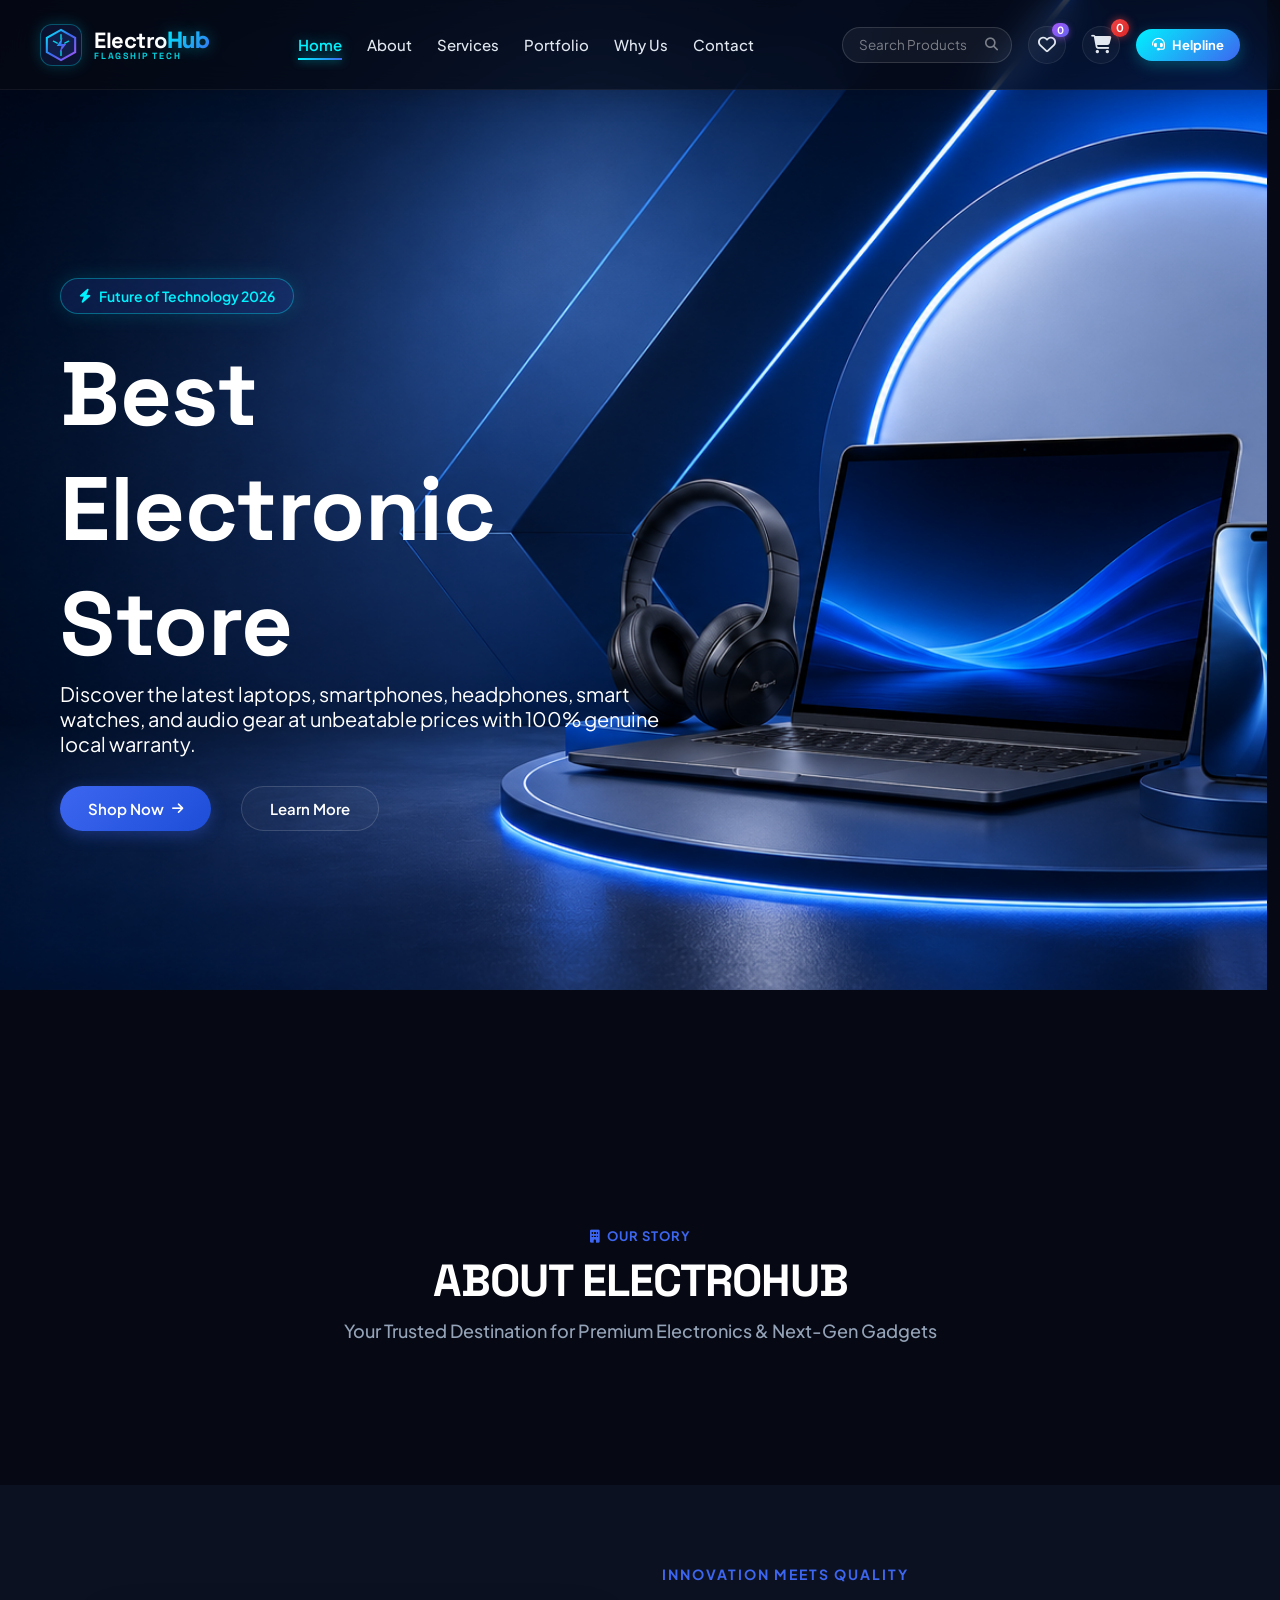
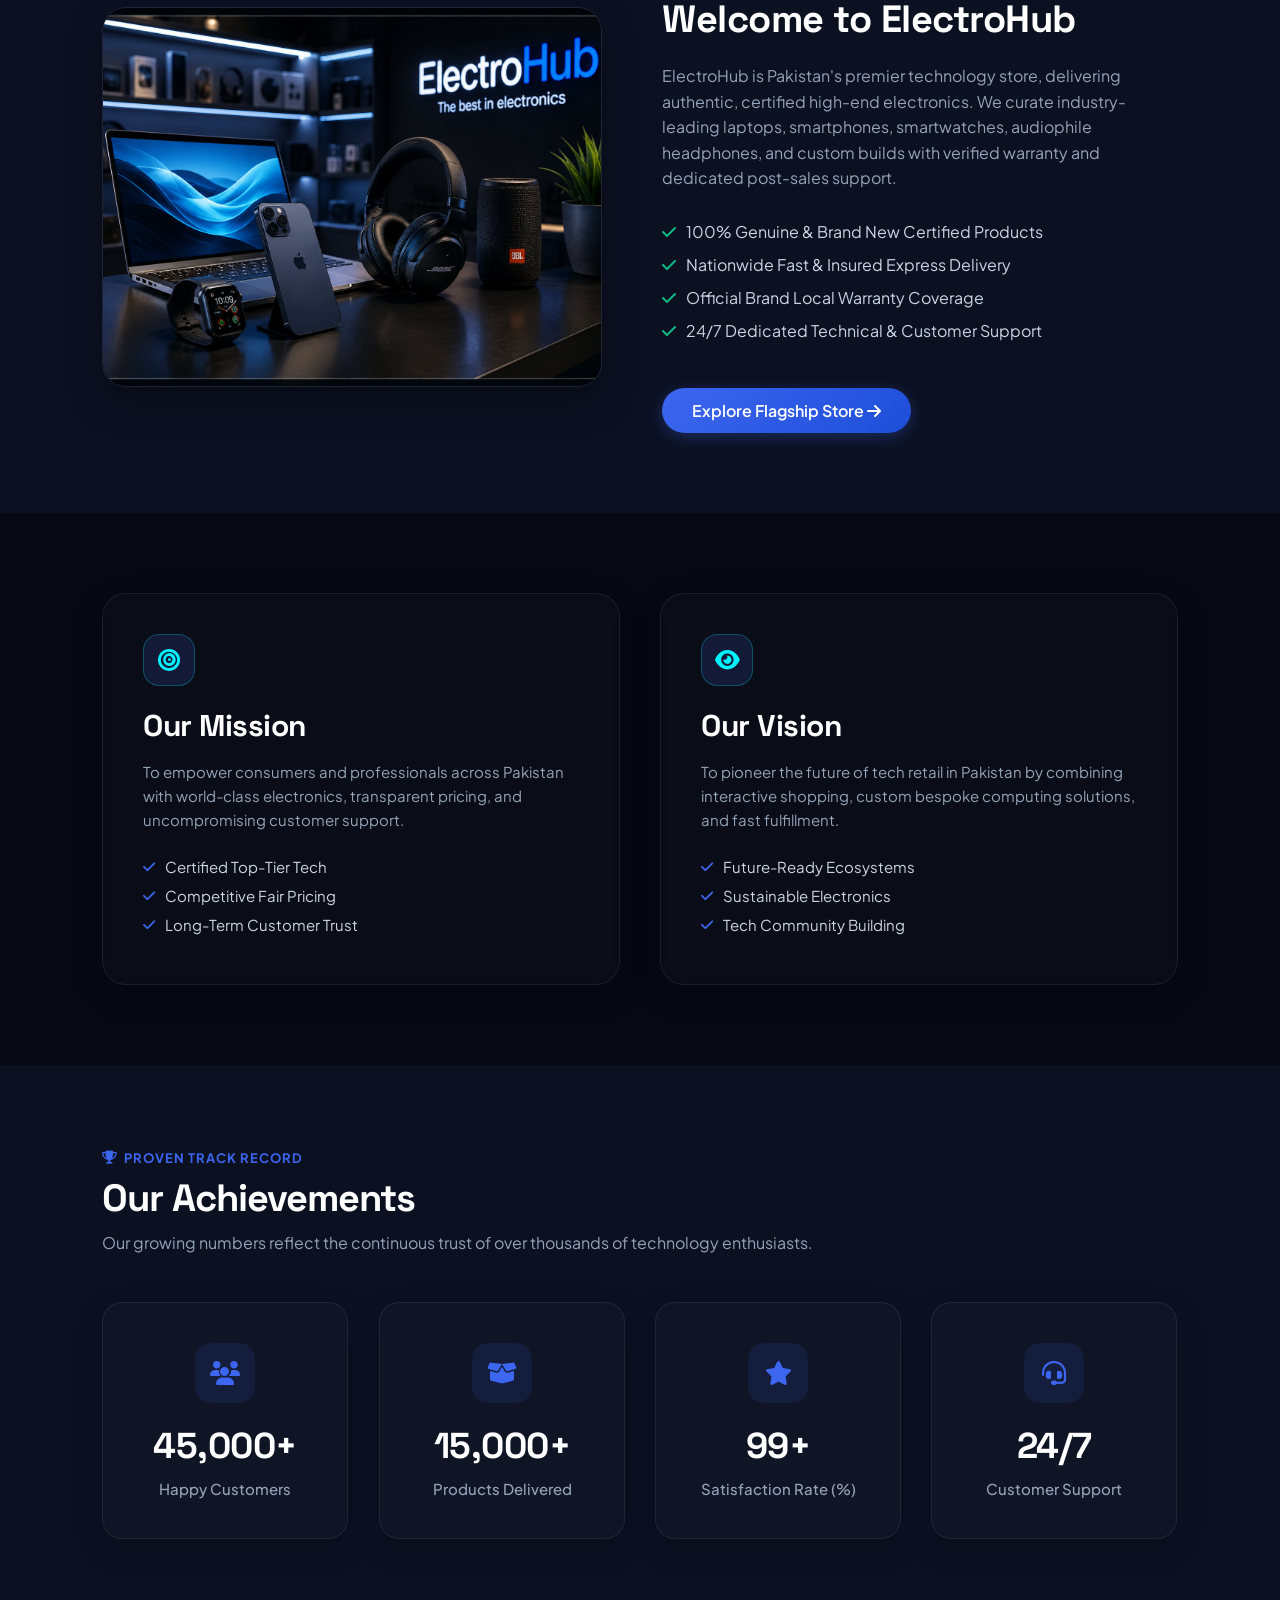
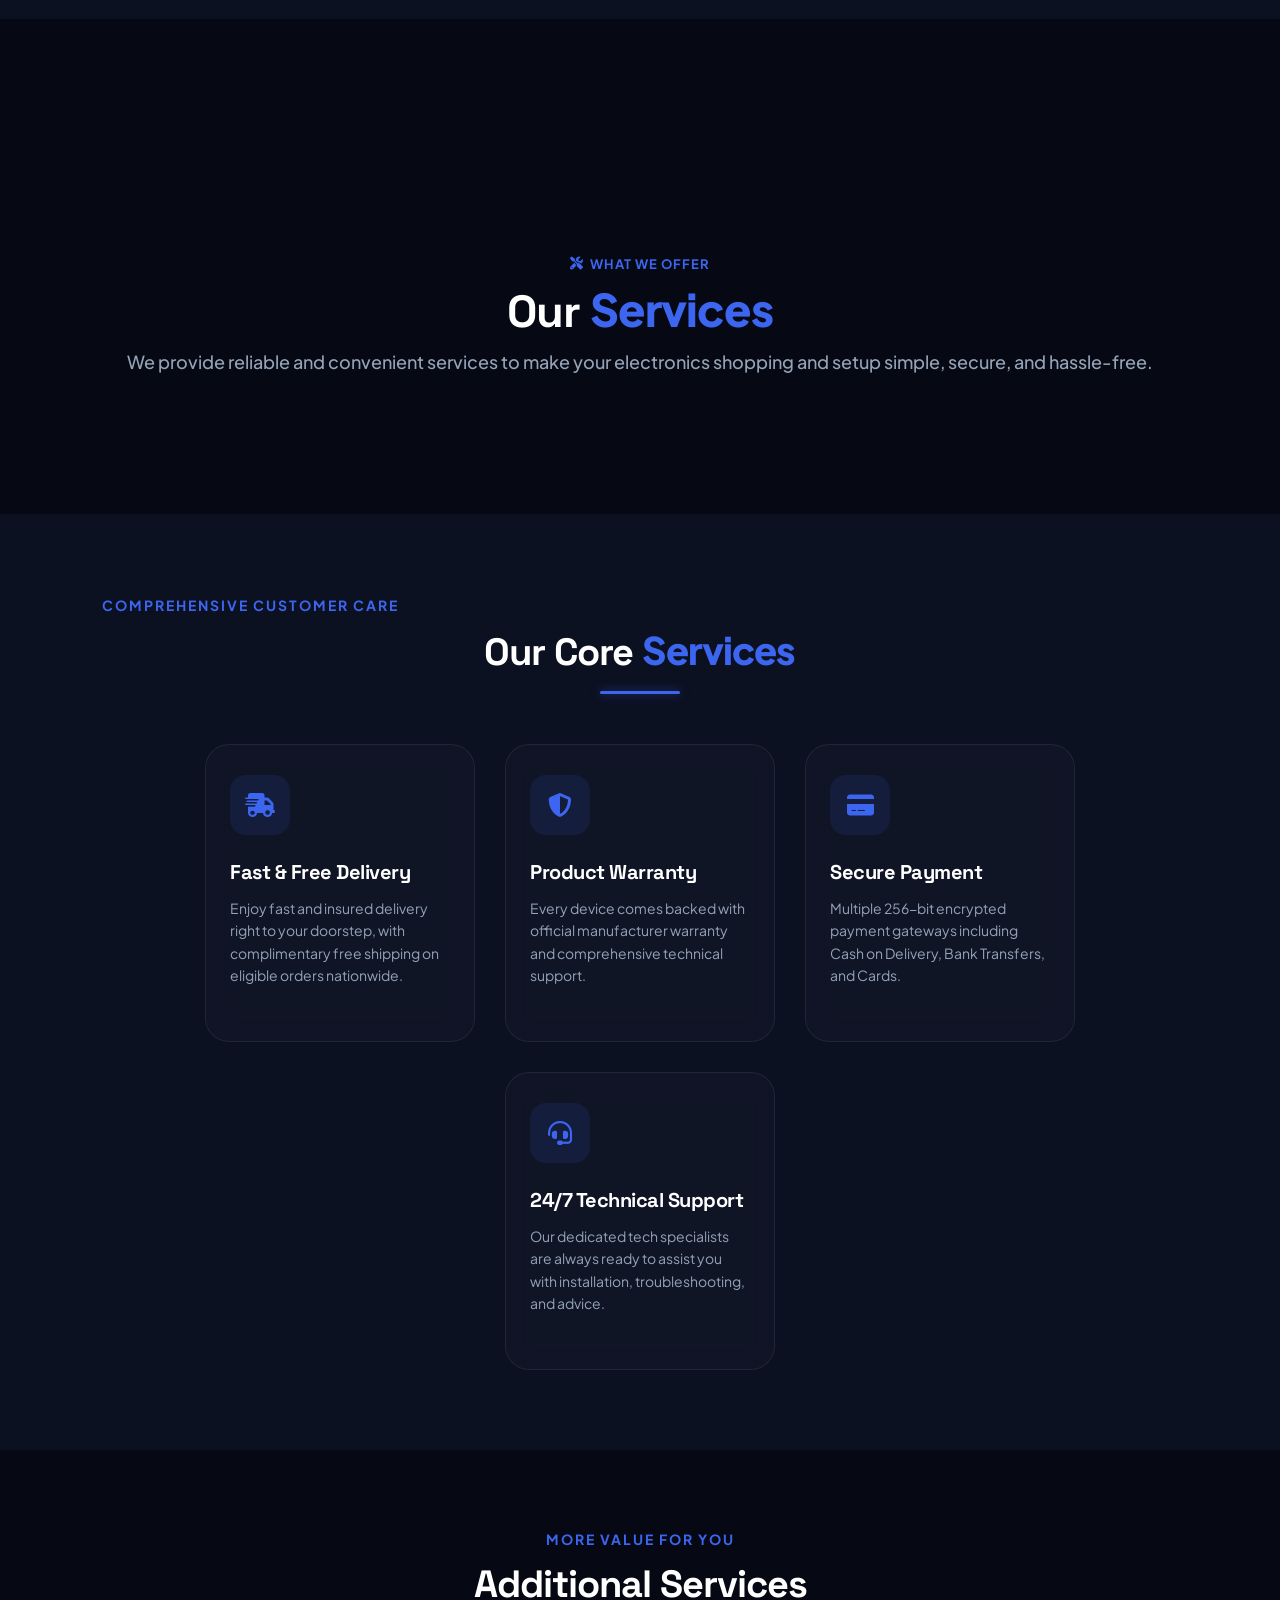
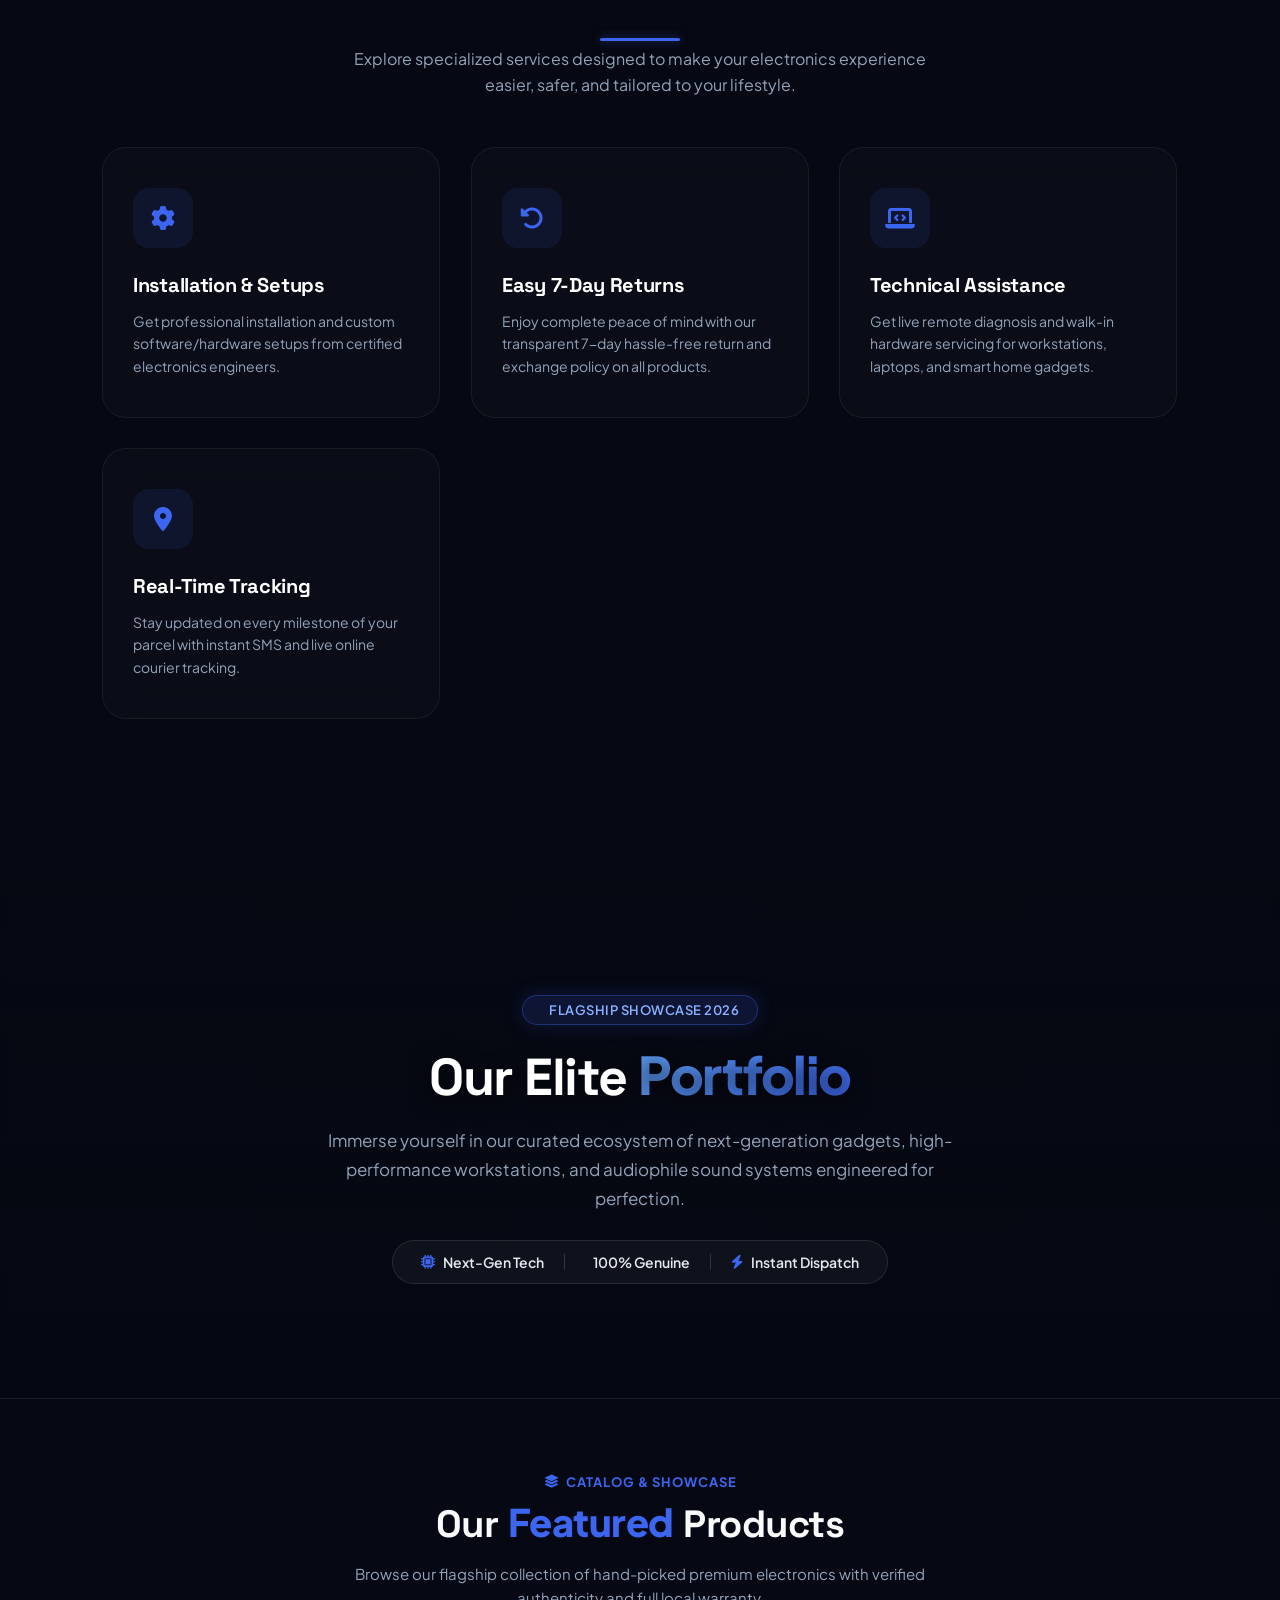
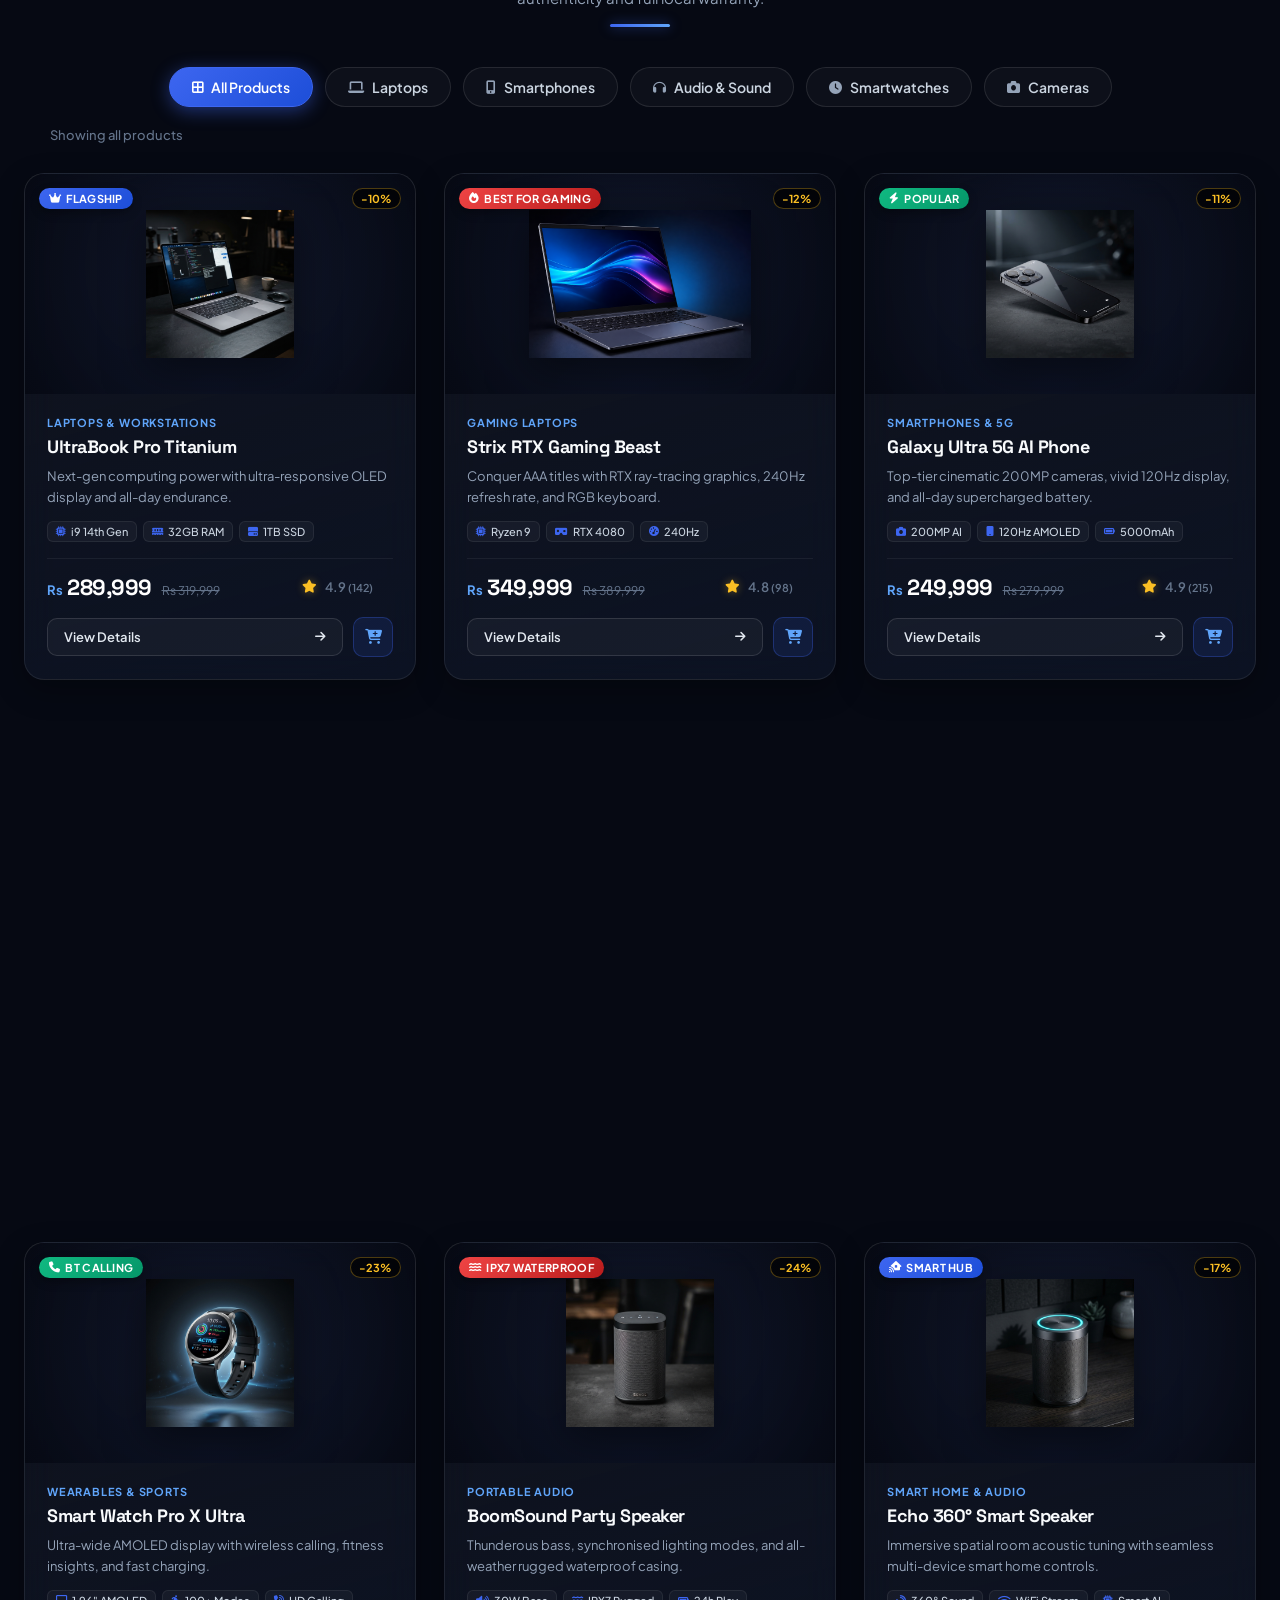
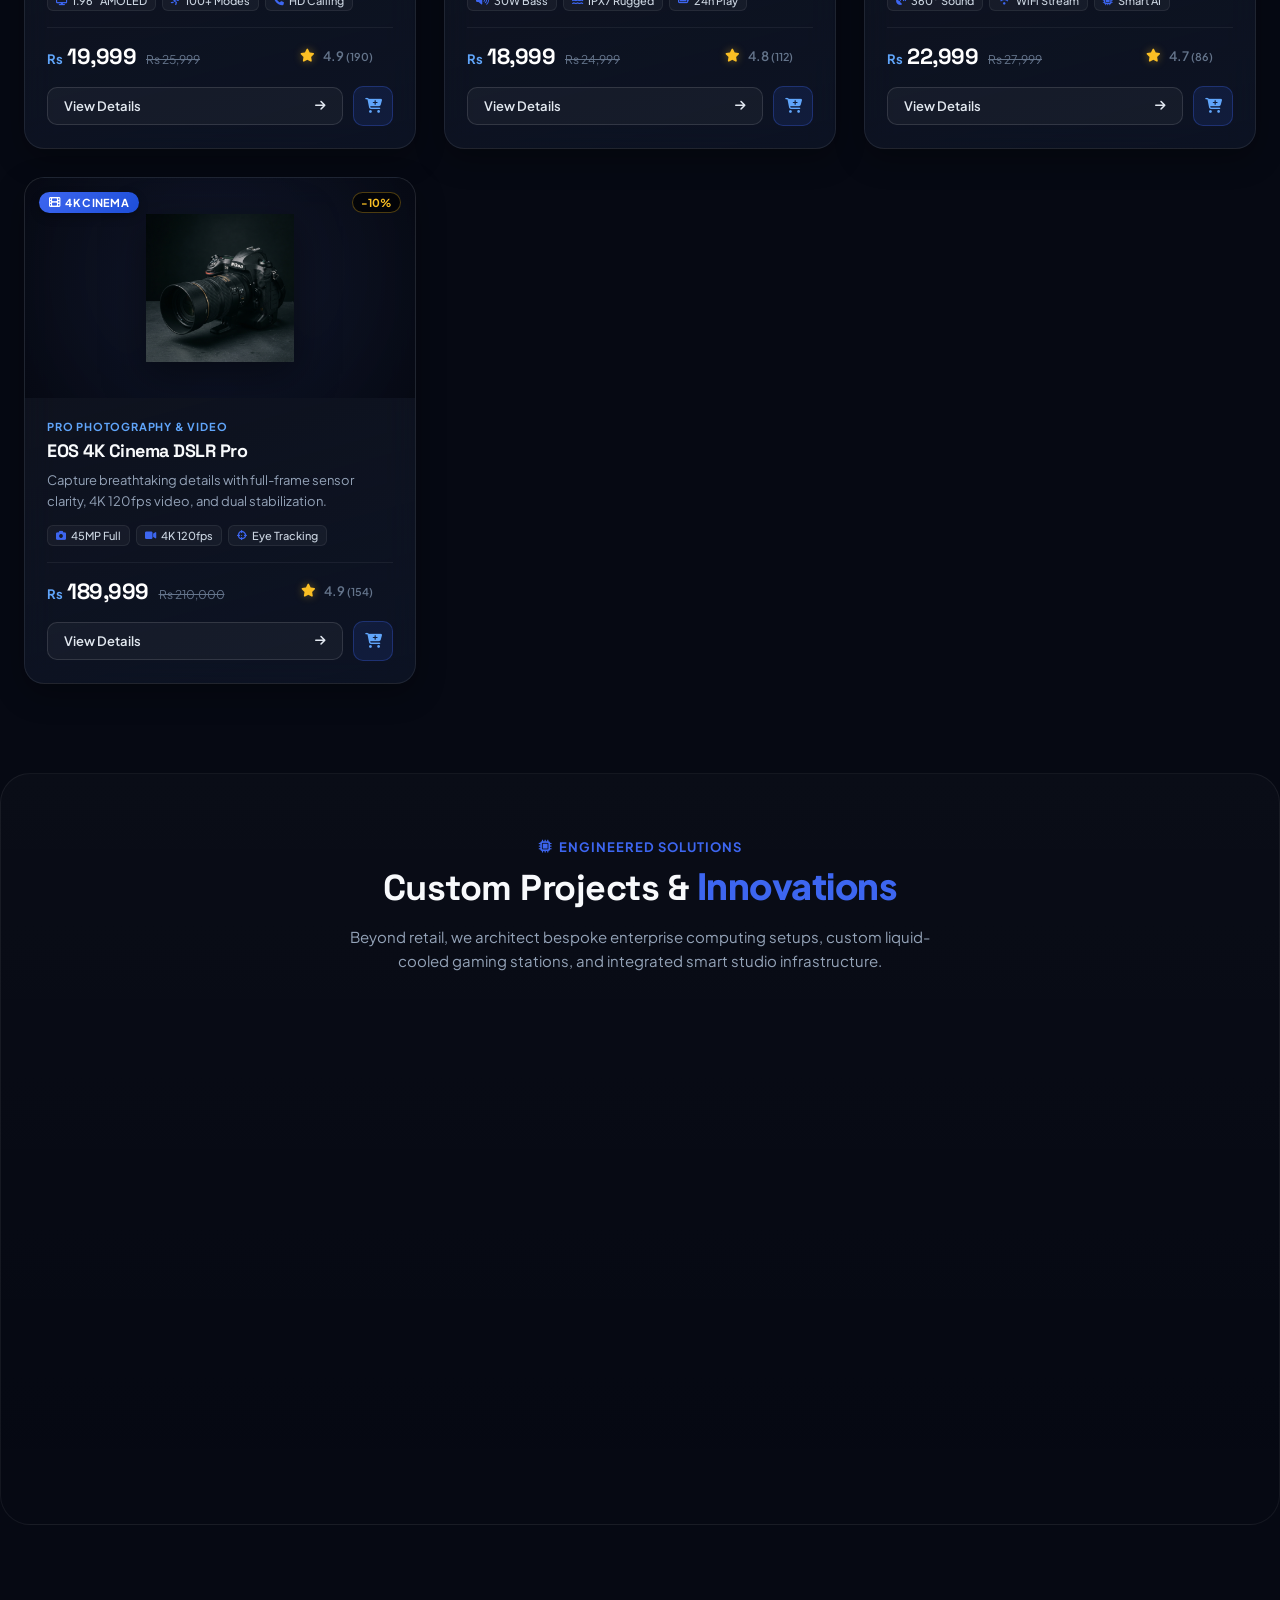
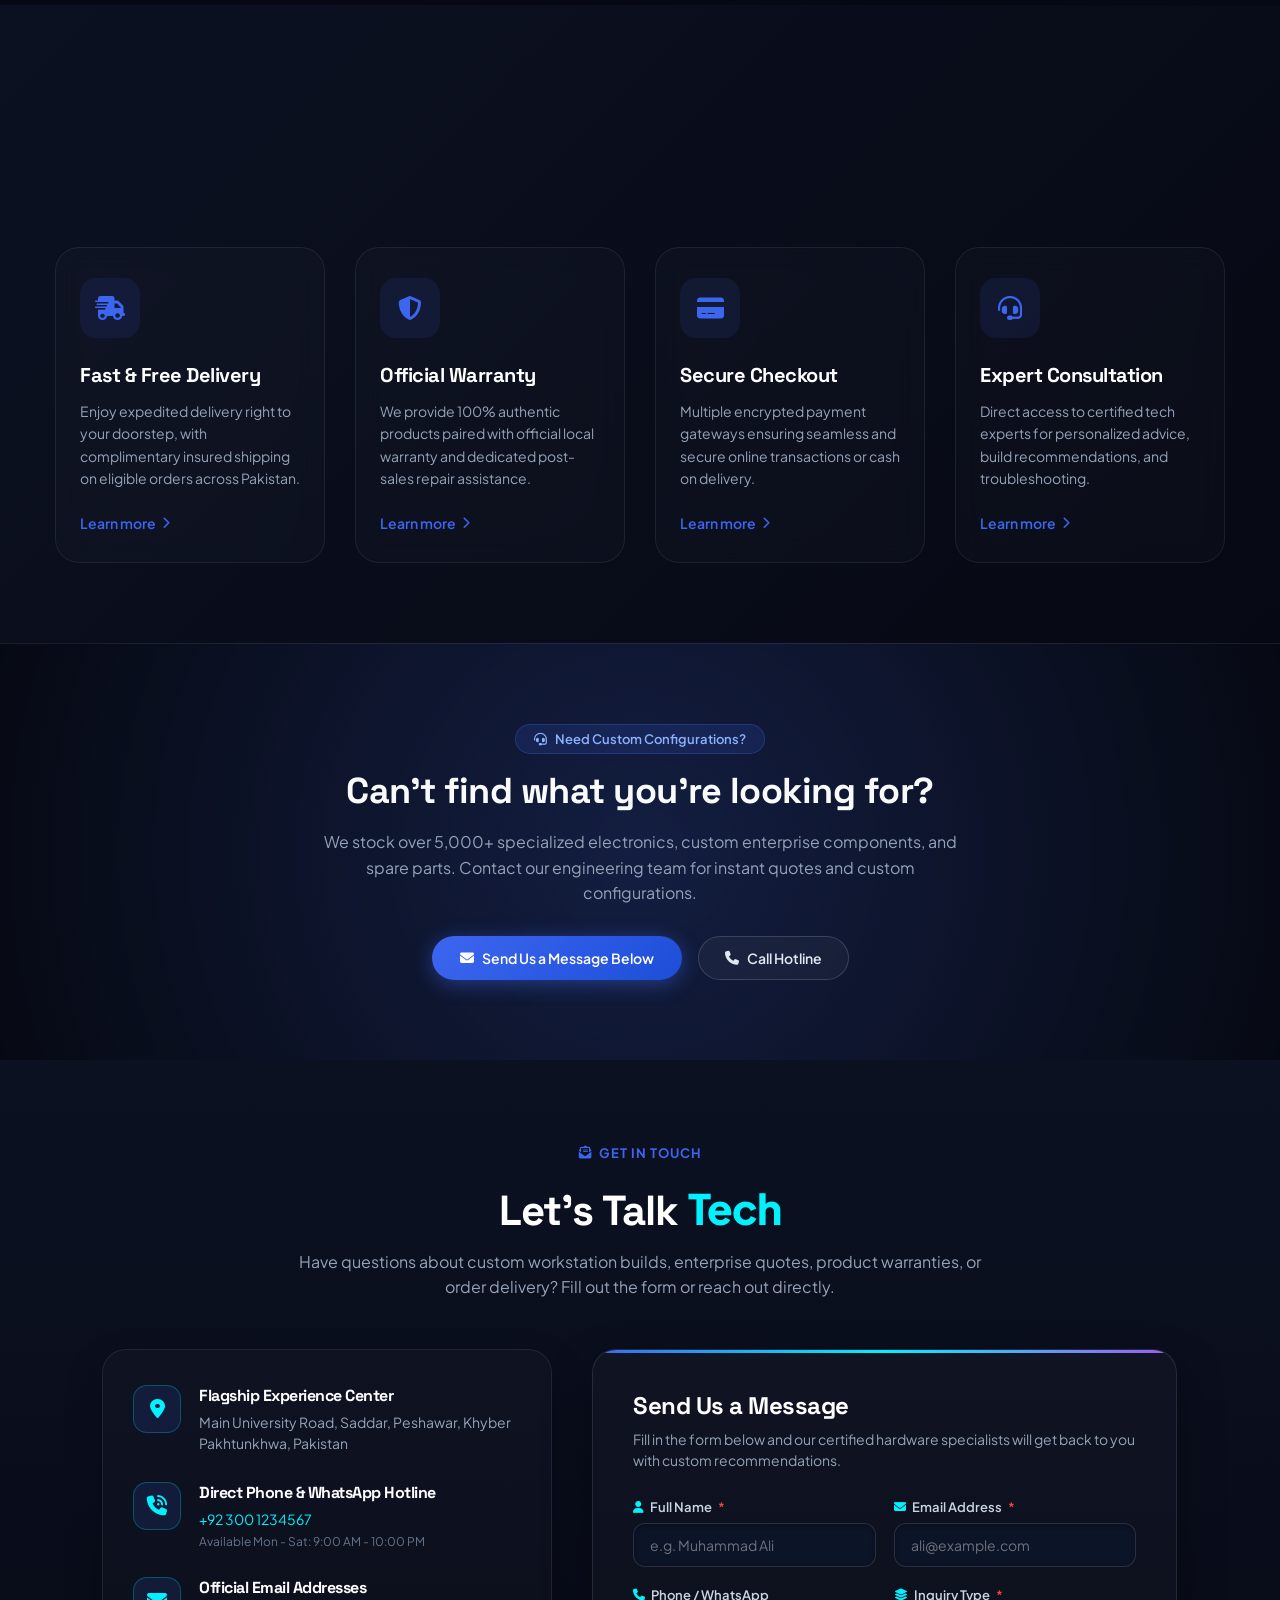
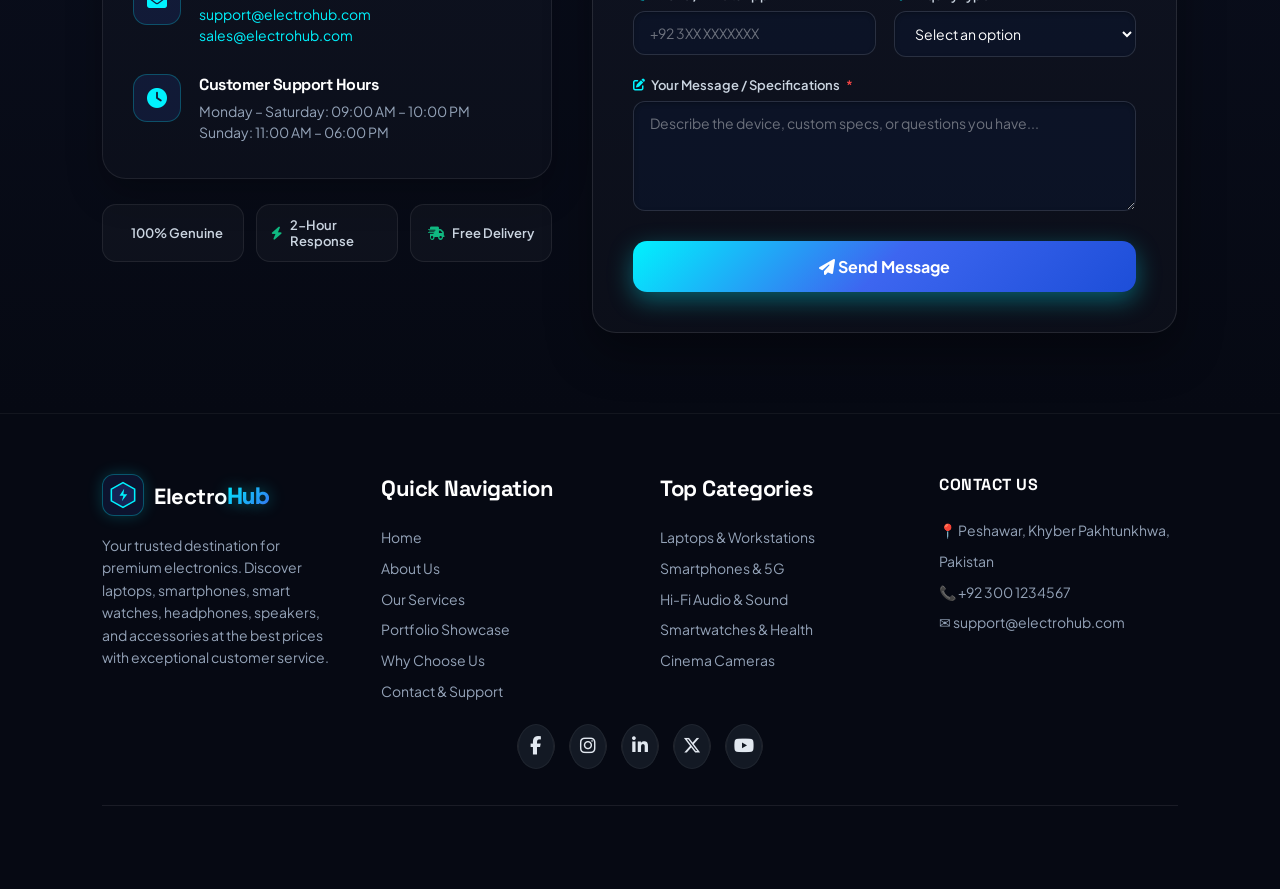
==== commit d502794c: "ElectroHub Website" ====
--- a/index.html
+++ b/index.html
@@ -4,277 +4,1239 @@
 <head>
     <meta charset="UTF-8">
     <meta name="viewport" content="width=device-width, initial-scale=1.0">
-    <title>ElectroHub-Store</title>
+    <title>ElectroHub - Premium Electronics & Flagship Tech</title>
+    <meta name="description" content="Discover the latest laptops, smartphones, headphones, smartwatches, speakers, and premium electronics at ElectroHub with fast delivery and official warranty.">
     <link rel="stylesheet" href="./style.css">
+    <link rel="preconnect" href="https://fonts.googleapis.com">
+    <link rel="preconnect" href="https://fonts.gstatic.com" crossorigin>
     <link rel="stylesheet" href="https://cdnjs.cloudflare.com/ajax/libs/font-awesome/6.7.2/css/all.min.css">
-
+    <link href="https://fonts.googleapis.com/css2?family=Plus+Jakarta+Sans:wght@300;400;500;600;700;800&family=Space+Grotesk:wght@400;500;600;700;800&display=swap" rel="stylesheet">
 </head>
 
 <body>
+    <!-- Ultra Modern Cyber Preloader Start -->
+    <div id="preloader">
+        <div class="preloader-backdrop"></div>
+        <div class="preloader-content">
+            <div class="loader-visual">
+                <div class="orbit-ring ring-1"></div>
+                <div class="orbit-ring ring-2"></div>
+                <div class="orbit-ring ring-3"></div>
+                <div class="core-glow"></div>
+                <div class="core-icon">
+                    <svg class="preloader-svg-logo" width="32" height="32" viewBox="0 0 36 36" fill="none">
+                        <polygon points="18,2 33,10.5 33,25.5 18,34 3,25.5 3,10.5" stroke="#00f2fe" stroke-width="2" fill="rgba(0, 242, 254, 0.1)"/>
+                        <path d="M19.5 10L13.5 19H18.5L16.5 26L23.5 17H18.5L19.5 10Z" fill="#00f2fe"/>
+                    </svg>
+                </div>
+            </div>
+
+            <div class="loader-brand">
+                <div class="brand-logo-badge">
+                    <span class="logo-main-text">Electro<span class="logo-accent">Hub</span></span>
+                </div>
+                <p class="loader-status" id="loader-status">Initializing Tech Core<span class="dots"></span></p>
+            </div>
+
+            <div class="loader-progress-wrapper">
+                <div class="loader-progress-bar">
+                    <div class="loader-progress-fill" id="loader-progress-fill"></div>
+                </div>
+                <div class="loader-counter">
+                    <span id="loader-percentage">0</span>%
+                </div>
+            </div>
+        </div>
+    </div>
+    <!-- Ultra Modern Cyber Preloader End -->
+
     <!--Header Section Start-->
     <header id="header">
-        <h1 class="head1">Electro<span class="hub-class">Hub</span></h1>
-        <nav class="main-nav">
+        <!-- Modern SVG Tech Logo -->
+        <a href="#home" class="brand-logo" title="ElectroHub - Premium Tech Store">
+            <div class="logo-emblem">
+                <svg width="34" height="34" viewBox="0 0 36 36" fill="none" xmlns="http://www.w3.org/2000/svg">
+                    <defs>
+                        <linearGradient id="header-logo-grad" x1="0%" y1="0%" x2="100%" y2="100%">
+                            <stop offset="0%" stop-color="#00f2fe"/>
+                            <stop offset="50%" stop-color="#3d66f0"/>
+                            <stop offset="100%" stop-color="#a855f7"/>
+                        </linearGradient>
+                    </defs>
+                    <polygon points="18,2 33,10.5 33,25.5 18,34 3,25.5 3,10.5" stroke="url(#header-logo-grad)" stroke-width="2.2" fill="rgba(61,102,240,0.15)"/>
+                    <path d="M18 7L18 12M10 14L14 16M26 14L22 16M18 24L18 29" stroke="#00f2fe" stroke-width="1.5" stroke-linecap="round" opacity="0.85"/>
+                    <path d="M19.5 10L13.5 19H18.5L16.5 26L23.5 17H18.5L19.5 10Z" fill="url(#header-logo-grad)"/>
+                </svg>
+            </div>
+            <div class="logo-text-wrapper">
+                <span class="logo-main-text">Electro<span class="logo-accent">Hub</span></span>
+                <span class="logo-sub-tag">FLAGSHIP TECH</span>
+            </div>
+        </a>
+
+        <!-- Main & Mobile Nav -->
+        <nav class="main-nav" id="main-nav">
             <ul id="navbar">
-                <li> <a href="index.html">Home</a></li>
-                <li> <a href="about.html">About</a></li>
-                <li> <a href="Services.html">Services</a></li>
-                <li> <a href="./Portfolio.html">Portfolio</a></li>
-                <li> <a href="">Team</a></li>
-                <li> <a href="">Pricing</a></li>
-                <li> <a href="">Testimonials</a></li>
-                <li> <a href="">FAQ</a></li>
-                <li> <a href="">Contact</a></li>
-
+                <li><a href="#home" class="nav-link active">Home</a></li>
+                <li><a href="#about" class="nav-link">About</a></li>
+                <li><a href="#services" class="nav-link">Services</a></li>
+                <li><a href="#portfolio" class="nav-link">Portfolio</a></li>
+                <li><a href="#why-us" class="nav-link">Why Us</a></li>
+                <li><a href="#contact" class="nav-link">Contact</a></li>
             </ul>
-
-            <div class="right-side">
-                <input type="text" placeholder="Search Products" class="search-box">
-                <a href="#" title="Shopping Cart">
-                    <i class="fa-solid fa-cart-shopping"></i>
-                </a>
-                <i class="fa-solid fa-moon" id="theme-btn" title="Toggle Light/Dark Theme"></i>
-                <i class="fa-solid fa-circle-half-stroke" id="grayscale-btn" title="Toggle Black & White Mode"></i>
-            </div>
-
-
         </nav>
+
+        <div class="right-side">
+            <div class="header-search-wrap">
+                <input type="text" placeholder="Search Products" class="search-box" id="global-search-input">
+                <i class="fa-solid fa-magnifying-glass search-icon-inside"></i>
+            </div>
+            <!-- Wishlist Button with Live Counter Badge -->
+            <a href="#portfolio" class="action-btn-link wishlist-btn-link" title="My Wishlist" id="header-wishlist-btn">
+                <i class="fa-regular fa-heart"></i>
+                <span class="wishlist-badge-count">0</span>
+            </a>
+            <!-- Shopping Cart Button with Live Counter Badge -->
+            <a href="#portfolio" class="action-btn-link cart-btn-link" title="Shopping Cart">
+                <i class="fa-solid fa-cart-shopping"></i>
+                <span class="cart-badge-count">0</span>
+            </a>
+            <!-- 24/7 Support Helpline CTA Button -->
+            <a href="tel:+923001234567" class="header-support-btn shine-btn" title="Call 24/7 Support Helpline">
+                <i class="fa-solid fa-headset"></i>
+                <span class="support-text">Helpline</span>
+            </a>
+            <!-- Mobile Hamburger Menu Button -->
+            <button class="mobile-menu-toggle" id="mobile-menu-toggle" aria-label="Toggle Mobile Navigation">
+                <span class="hamburger-bar"></span>
+                <span class="hamburger-bar"></span>
+                <span class="hamburger-bar"></span>
+            </button>
+        </div>
     </header>
+    <!-- Mobile Nav Backdrop Overlay -->
+    <div class="mobile-nav-overlay" id="mobile-nav-overlay"></div>
     <!--Header Section End-->
 
-    <!-- Hero Section Start-->
-
-    <section id="hero-section">
-        <div class="hero-content">
-            <h2 class="hero-head">Best Electronic Store</h2>
-            <p class="hero-para">Discover the latest laptops, smartphones,
-                headphones, smart watches and accessories
-                at the best prices with premium quality.</p>
-            <button class="button primary-btn">Shop Now <i class="fa-solid fa-arrow-right"></i></button>
-            <button class="button secondary-btn">Learn More</button>
+    <!-- 1. HERO / HOME SECTION -->
+    <section id="home" class="scroll-target">
+        <div id="hero-section">
+            <div class="hero-content">
+                <div class="hero-tagline-badge reveal-left">
+                    <i class="fa-solid fa-bolt"></i> Future of Technology 2026
+                </div>
+                <h2 class="hero-head reveal-left reveal-delay-1">Best Electronic Store</h2>
+                <p class="hero-para reveal-left reveal-delay-2">Discover the latest laptops, smartphones, headphones, smart watches, and audio gear at unbeatable prices with 100% genuine local warranty.</p>
+                <div class="hero-btn-group reveal-left reveal-delay-3">
+                    <a href="#portfolio" class="button primary-btn shine-btn">Shop Now <i class="fa-solid fa-arrow-right"></i></a>
+                    <a href="#about" class="button secondary-btn">Learn More</a>
+                </div>
+            </div>
         </div>
     </section>
     <!--Hero Section End-->
 
-    <!--Featured Products Section-->
-
-    <section id="Featured-Products">
-
-
-        <div class="content-div">
-            <h2 class="products-head">Featured Products</h2>
-            <p class="products-para"> Explore Our Best Selling Products</p>
-        </div>
-
-
-
-
-
-
-        <div class="card-main-div">
-            <div class="card">
-                <span class="card-badge">Sale</span>
-                <img src="./Pictures/laptop1.png" alt="Gaming Laptop">
-                <h3 class="card-head">Gaming Laptop</h3>
-                <div class="rating">
-                    <i class="fa-solid fa-star"></i>
-                    <i class="fa-solid fa-star"></i>
-                    <i class="fa-solid fa-star"></i>
-                    <i class="fa-solid fa-star"></i>
-                    <i class="fa-solid fa-star"></i>
-                    <span>(4.8)</span>
-                </div>
-                <p class="card-para">Intel Core i7 • 16GB RAM • 512GB SSD</p>
-                <h4 class="card-head2">$899</h4>
-                <button class="card-btn">
-                    <span> <i class="fa-solid fa-cart-shopping"></i> Add to Cart </span>
-                </button>
-            </div>
-            <div class="card">
-                <span class="card-badge new">New</span>
-                <img src="./Pictures/smartwatch.png" alt="Smart Watch Pro X">
-                <h3 class="card-head">Smart Watch Pro X</h3>
-                <div class="rating">
-                    <i class="fa-solid fa-star"></i>
-                    <i class="fa-solid fa-star"></i>
-                    <i class="fa-solid fa-star"></i>
-                    <i class="fa-solid fa-star"></i>
-                    <i class="fa-solid fa-star"></i>
-                    <span>(4.9)</span>
-                </div>
-                <p class="card-para">1.96" AMOLED Display | Heart Rate | GPS</p>
-                <h4 class="card-head2">$299</h4>
-                <button class="card-btn">
-                    <span> <i class="fa-solid fa-cart-shopping"></i> Add to Cart </span>
-                </button>
-            </div>
-            <div class="card">
-                <span class="card-badge">Sale</span>
-                <img src="./Pictures/headphones.png" alt="Sony WH-1000XM5">
-                <h3 class="card-head">Sony WH-1000XM5</h3>
-                <div class="rating">
-                    <i class="fa-solid fa-star"></i>
-                    <i class="fa-solid fa-star"></i>
-                    <i class="fa-solid fa-star"></i>
-                    <i class="fa-solid fa-star"></i>
-                    <i class="fa-solid fa-star"></i>
-                    <span>(4.9)</span>
-                </div>
-                <p class="card-para">Noise Cancelling | 30 Hours Battery</p>
-                <h4 class="card-head2">$199</h4>
-                <button class="card-btn">
-                    <span> <i class="fa-solid fa-cart-shopping"></i> Add to Cart </span>
-                </button>
-            </div>
-            <div class="card">
-                <span class="card-badge new">New</span>
-                <img src="./Pictures/speaker.png" alt="Echo Smart Speaker">
-                <h3 class="card-head">Echo Smart Speaker</h3>
-                <div class="rating">
-                    <i class="fa-solid fa-star"></i>
-                    <i class="fa-solid fa-star"></i>
-                    <i class="fa-solid fa-star"></i>
-                    <i class="fa-solid fa-star"></i>
-                    <i class="fa-solid fa-star"></i>
-                    <span>(4.7)</span>
-                </div>
-                <p class="card-para">360° HD Sound | Voice Assistant</p>
-                <h4 class="card-head2">$179</h4>
-                <button class="card-btn">
-                    <span> <i class="fa-solid fa-cart-shopping"></i> Add to Cart </span>
-                </button>
+    <!-- 2. ABOUT SECTION -->
+    <section id="about" class="scroll-target">
+        <div class="section-banner about-hero">
+            <div class="hero-content2">
+                <span class="sub-heading-badge reveal-up"><i class="fa-solid fa-building"></i> Our Story</span>
+                <h2 class="reveal-up reveal-delay-1">ABOUT ELECTROHUB</h2>
+                <p class="hero-para1 reveal-up reveal-delay-2">Your Trusted Destination for Premium Electronics & Next-Gen Gadgets</p>
+            </div>
+        </div>
+
+        <!-- About Details Grid -->
+        <div id="def-electro">
+            <div class="left-image reveal-left">
+                <img src="./Pictures/left image.png" alt="ElectroHub Experience Showcase" loading="lazy" class="animated-img">
+            </div>
+            <div class="right-side-content reveal-right">
+                <span class="section-tagline">Innovation Meets Quality</span>
+                <h2 class="right-text">Welcome to ElectroHub</h2>
+                <p class="right-para">
+                    ElectroHub is Pakistan's premier technology store, delivering authentic, certified high-end electronics. We curate industry-leading laptops, smartphones, smartwatches, audiophile headphones, and custom builds with verified warranty and dedicated post-sales support.
+                </p>
+
+                <ul class="icons-text">
+                    <li class="reveal-right reveal-delay-1"><i class="fa-solid fa-check"></i> 100% Genuine & Brand New Certified Products</li>
+                    <li class="reveal-right reveal-delay-2"><i class="fa-solid fa-check"></i> Nationwide Fast & Insured Express Delivery</li>
+                    <li class="reveal-right reveal-delay-3"><i class="fa-solid fa-check"></i> Official Brand Local Warranty Coverage</li>
+                    <li class="reveal-right reveal-delay-4"><i class="fa-solid fa-check"></i> 24/7 Dedicated Technical & Customer Support</li>
+                </ul>
+
+                <a href="#portfolio" class="right-btn shine-btn reveal-up reveal-delay-4">Explore Flagship Store <i class="fa-solid fa-arrow-right"></i></a>
+            </div>
+        </div>
+
+        <!-- Mission & Vision -->
+        <div id="mission-vision-section">
+            <div class="mission-vision-container">
+                <div class="mission reveal-left">
+                    <div class="mission-icon-box">
+                        <i class="fa-solid fa-bullseye"></i>
+                    </div>
+                    <h2 class="Vision1">Our Mission</h2>
+                    <p>To empower consumers and professionals across Pakistan with world-class electronics, transparent pricing, and uncompromising customer support.</p>
+                    <ul class="unorder-list">
+                        <li><i class="fa-solid fa-check"></i> Certified Top-Tier Tech</li>
+                        <li><i class="fa-solid fa-check"></i> Competitive Fair Pricing</li>
+                        <li><i class="fa-solid fa-check"></i> Long-Term Customer Trust</li>
+                    </ul>
+                </div>
+
+                <div class="mission reveal-right">
+                    <div class="mission-icon-box">
+                        <i class="fa-solid fa-eye"></i>
+                    </div>
+                    <h2 class="Vision">Our Vision</h2>
+                    <p>To pioneer the future of tech retail in Pakistan by combining interactive shopping, custom bespoke computing solutions, and fast fulfillment.</p>
+                    <ul class="unorder-list">
+                        <li><i class="fa-solid fa-check"></i> Future-Ready Ecosystems</li>
+                        <li><i class="fa-solid fa-check"></i> Sustainable Electronics</li>
+                        <li><i class="fa-solid fa-check"></i> Tech Community Building</li>
+                    </ul>
+                </div>
+            </div>
+        </div>
+
+        <!-- Live Achievement Metrics -->
+        <div id="achievement-section">
+            <div class="main-achieve-div">
+                <div class="achieve-heading reveal-up">
+                    <span class="sub-heading-badge"><i class="fa-solid fa-trophy"></i> Proven Track Record</span>
+                    <h2>Our Achievements</h2>
+                    <p class="achieve-para">Our growing numbers reflect the continuous trust of over thousands of technology enthusiasts.</p>
+                </div>
+                <div class="achievements">
+                    <div class="achievement-container">
+                        <div class="achievement-card reveal-up reveal-delay-1">
+                            <div class="achievement-icon">
+                                <i class="fa-solid fa-users"></i>
+                            </div>
+                            <h3 class="counter" data-target="45000">0</h3>
+                            <p>Happy Customers</p>
+                        </div>
+
+                        <div class="achievement-card reveal-up reveal-delay-2">
+                            <div class="achievement-icon">
+                                <i class="fa-solid fa-box-open"></i>
+                            </div>
+                            <h3 class="counter" data-target="15000">0</h3>
+                            <p>Products Delivered</p>
+                        </div>
+
+                        <div class="achievement-card reveal-up reveal-delay-3">
+                            <div class="achievement-icon">
+                                <i class="fa-solid fa-star"></i>
+                            </div>
+                            <h3 class="counter" data-target="99">0</h3>
+                            <p>Satisfaction Rate (%)</p>
+                        </div>
+
+                        <div class="achievement-card reveal-up reveal-delay-4">
+                            <div class="achievement-icon">
+                                <i class="fa-solid fa-headset"></i>
+                            </div>
+                            <h3>24/7</h3>
+                            <p>Customer Support</p>
+                        </div>
+                    </div>
+                </div>
             </div>
         </div>
     </section>
-    <!--Why Choose Electro Hub Section-->
-
-    <section id="main-container4">
-        <div class="head-div">
-            <h2 class="choose-head2 ">Why Choose ElectroHub</h2>
-            <p class="choose-para1">Trusted Electronics for Everyone</p>
-
-            <div class="box-container">
-                <div class="b1">
+    <!--About Section End-->
+
+    <!-- 3. SERVICES SECTION -->
+    <section id="services" class="scroll-target">
+        <div class="section-banner" id="hero-section2">
+            <div class="text-content reveal-up">
+                <span class="sub-heading-badge"><i class="fa-solid fa-screwdriver-wrench"></i> What We Offer</span>
+                <h3 class="hero2-head">Our <span class="span1">Services</span></h3>
+                <p class="hero2-para">We provide reliable and convenient services to make your electronics shopping and setup simple, secure, and hassle-free.</p>
+            </div>
+        </div>
+
+        <div id="main-section">
+            <div class="section-header-center reveal-up">
+                <span class="section-tagline">Comprehensive Customer Care</span>
+                <h2 class="main-head2">Our Core <span class="span2">Services</span></h2>
+                <hr class="line">
+            </div>
+
+            <div class="main-box-section">
+                <div class="box1 reveal-left reveal-delay-1">
                     <div class="icon1-div">
                         <i class="fa-solid fa-truck-fast icon1"></i>
                     </div>
-                    <h2 class="b1-h2">Fast & Free Delivery</h2>
-                    <p class="b1-para">Enjoy fast and reliable delivery right to your doorstep, with free shipping on
-                        eligible orders
-                        across Pakistan.</p>
-                    <button class="learn-btn">Learn more <i class="fa-solid fa-chevron-right"></i></button>
-                </div>
-                <div class="b1">
+                    <h2 class="b1-h2 class2">Fast & Free Delivery</h2>
+                    <p class="b1-para class2">Enjoy fast and insured delivery right to your doorstep, with complimentary free shipping on eligible orders nationwide.</p>
+                </div>
+                <div class="box1 reveal-left reveal-delay-2">
                     <div class="icon2-div">
                         <i class="fa-solid fa-shield-halved"></i>
                     </div>
-                    <h2 class="b1-h2">Quality Warranty</h2>
-                    <p class="b1-para">We provide quality products and offer a warranty for after-sales support, with free shipping on
-                        eligible orders across Pakistan.</p>
-                    <button class="learn-btn">Learn more <i class="fa-solid fa-chevron-right"></i></button>
-                </div>
-                <div class="b1">
+                    <h2 class="b1-h2 class2">Product Warranty</h2>
+                    <p class="b1-para class2">Every device comes backed with official manufacturer warranty and comprehensive technical support.</p>
+                </div>
+                <div class="box1 reveal-right reveal-delay-3">
                     <div class="icon3-div">
                         <i class="fa-solid fa-credit-card"></i>
                     </div>
-                    <h2 class="b1-h2">Secure Payment</h2>
-                    <p class="b1-para">Multiple secure payment options to ensure a smooth shopping experience., with free shipping on
-                        eligible orders across Pakistan.</p>
-                         <button class="learn-btn">Learn more <i class="fa-solid fa-chevron-right"></i></button>
-                </div>
-                <div class="b1">
+                    <h2 class="b1-h2 class2">Secure Payment</h2>
+                    <p class="b1-para class2">Multiple 256-bit encrypted payment gateways including Cash on Delivery, Bank Transfers, and Cards.</p>
+                </div>
+                <div class="box1 reveal-right reveal-delay-4">
                     <div class="icon4-div">
                         <i class="fa-solid fa-headset"></i>
                     </div>
-                    <h2 class="b1-h2">Secure Payment</h2>
-                    <p class="b1-para">Multiple secure payment options to ensure a smooth shopping experience., with free shipping on
-                        eligible orders across Pakistan.</p>
-                         <button class="learn-btn">Learn more <i class="fa-solid fa-chevron-right"></i></button>
-                </div>
-            </div>
-            <!-- 
-            <div class="box-container">
-                <div class="Choose-box">
-                    <div>
-                         <i class="fa-solid fa-truck-fast icons2"></i> 
-                        <h3 class="shipping">Shipping Warranty</h3>
-                    </div>
-                </div>
-                <div class="Choose-box">
-                    <i class="fa-solid fa-credit-card icon3"></i>
-                    <h3 class="warranty">Warranty</h3>
-                </div>
-                <div class="Choose-box">
-                    <i class="fa-solid fa-credit-card icon4"></i>
-                    <h3 class="payment">Payment</h3>
-                </div>
-                <div class="Choose-box last-box">
-                    <i class="fa-solid fa-headset icon5"></i>
-                    <h3 class="support">Support</h3>
-                </div>
-            </div> -->
-        </div>
-
+                    <h2 class="b1-h2 class2">24/7 Technical Support</h2>
+                    <p class="b1-para class2">Our dedicated tech specialists are always ready to assist you with installation, troubleshooting, and advice.</p>
+                </div>
+            </div>
+        </div>
+
+        <!-- Additional Services -->
+        <div id="additional-section">
+            <div class="additional-text reveal-up">
+                <span class="section-tagline">More Value For You</span>
+                <h2 class="addit-para">Additional Services</h2>
+                <hr class="line">
+                <p class="addit-subtext">Explore specialized services designed to make your electronics experience easier, safer, and tailored to your lifestyle.</p>
+            </div>
+            <div class="additional-boxes-container">
+                <div class="b2 reveal-up reveal-delay-1">
+                    <div class="b2-icon-box">
+                        <i class="fa-solid fa-gear"></i>
+                    </div>
+                    <h3 class="b2-head">Installation & Setups</h3>
+                    <p class="b2-para">Get professional installation and custom software/hardware setups from certified electronics engineers.</p>
+                </div>
+                <div class="b2 reveal-up reveal-delay-2">
+                    <div class="b2-icon-box">
+                        <i class="fa-solid fa-rotate-left"></i>
+                    </div>
+                    <h3 class="b2-head">Easy 7-Day Returns</h3>
+                    <p class="b2-para">Enjoy complete peace of mind with our transparent 7-day hassle-free return and exchange policy on all products.</p>
+                </div>
+                <div class="b2 reveal-up reveal-delay-3">
+                    <div class="b2-icon-box">
+                        <i class="fa-solid fa-laptop-code"></i>
+                    </div>
+                    <h3 class="b2-head">Technical Assistance</h3>
+                    <p class="b2-para">Get live remote diagnosis and walk-in hardware servicing for workstations, laptops, and smart home gadgets.</p>
+                </div>
+                <div class="b2 reveal-up reveal-delay-4">
+                    <div class="b2-icon-box">
+                        <i class="fa-solid fa-location-dot"></i>
+                    </div>
+                    <h3 class="b2-head">Real-Time Tracking</h3>
+                    <p class="b2-para">Stay updated on every milestone of your parcel with instant SMS and live online courier tracking.</p>
+                </div>
+            </div>
+        </div>
     </section>
-
+    <!--Services Section End-->
+
+    <!-- 4. PORTFOLIO / PRODUCTS SECTION -->
+    <section id="portfolio" class="scroll-target">
+        <div class="section-banner" id="hero-section3">
+            <div class="hero-backdrop-overlay"></div>
+            <div class="hero3-container">
+                <div class="text-content2 reveal-up">
+                    <div class="hero-badge">
+                        <i class="fa-solid fa-sparkles"></i> Flagship Showcase 2026
+                    </div>
+                    <h2 class="hero-head2">
+                        Our Elite <span id="span3">Portfolio</span>
+                    </h2>
+                    <p class="hero-para2">
+                        Immerse yourself in our curated ecosystem of next-generation gadgets, high-performance workstations, and audiophile sound systems engineered for perfection.
+                    </p>
+                    <div class="hero-stats-pill reveal-zoom reveal-delay-1">
+                        <div class="pill-item">
+                            <i class="fa-solid fa-microchip"></i>
+                            <span>Next-Gen Tech</span>
+                        </div>
+                        <div class="pill-divider"></div>
+                        <div class="pill-item">
+                            <i class="fa-solid fa-shield-check"></i>
+                            <span>100% Genuine</span>
+                        </div>
+                        <div class="pill-divider"></div>
+                        <div class="pill-item">
+                            <i class="fa-solid fa-bolt"></i>
+                            <span>Instant Dispatch</span>
+                        </div>
+                    </div>
+                </div>
+            </div>
+        </div>
+
+        <!-- Featured Portfolio Products -->
+        <div id="featured-section">
+            <div class="featured-head reveal-up">
+                <span class="sub-heading-badge"><i class="fa-solid fa-layer-group"></i> Catalog & Showcase</span>
+                <h2>Our <span id="span4">Featured</span> Products</h2>
+                <p class="section-desc">
+                    Browse our flagship collection of hand-picked premium electronics with verified authenticity and full local warranty.
+                </p>
+            </div>
+
+            <!-- Filter Controls -->
+            <div class="buttons-div reveal-up reveal-delay-1">
+                <button class="buttons active" data-filter="all">
+                    <i class="fa-solid fa-border-all"></i> All Products
+                </button>
+                <button class="buttons" data-filter="laptops">
+                    <i class="fa-solid fa-laptop"></i> Laptops
+                </button>
+                <button class="buttons" data-filter="smartphones">
+                    <i class="fa-solid fa-mobile-screen-button"></i> Smartphones
+                </button>
+                <button class="buttons" data-filter="audio">
+                    <i class="fa-solid fa-headphones"></i> Audio & Sound
+                </button>
+                <button class="buttons" data-filter="wearables">
+                    <i class="fa-solid fa-clock"></i> Smartwatches
+                </button>
+                <button class="buttons" data-filter="cameras">
+                    <i class="fa-solid fa-camera"></i> Cameras
+                </button>
+            </div>
+
+            <!-- Live Search & Status Bar -->
+            <div class="portfolio-search-status reveal-up reveal-delay-2">
+                <span id="results-count">Showing all products</span>
+            </div>
+
+            <!-- Product Cards Grid -->
+            <div class="boxes-container" id="products-grid">
+
+                <!-- Product 1: UltraBook Pro -->
+                <div class="box reveal-up reveal-delay-1" data-category="laptops" data-name="UltraBook Pro Titanium" data-price="289999" data-original-price="319999" data-rating="4.9" data-reviews="142" data-img="./Pictures/premium_sleek_aluminum_laptop_for_professionals_high_end_design_studio_lighting.png" data-desc="High-performance ultra-thin laptop crafted with aviation-grade aluminum. Engineered for creators, engineers, and power users." data-specs="Intel Core i9 14th Gen • 32GB DDR5 • 1TB NVMe Gen4 • 4K OLED HDR Display • 14h Battery">
+                    <div class="card-badge-top">
+                        <span class="badge-flagship"><i class="fa-solid fa-crown"></i> Flagship</span>
+                        <span class="badge-discount">-10%</span>
+                    </div>
+                    <div class="image-wrapper">
+                        <img src="./Pictures/premium_sleek_aluminum_laptop_for_professionals_high_end_design_studio_lighting.png" alt="UltraBook Pro Titanium" loading="lazy" />
+                        <div class="card-overlay-actions">
+                            <button class="quick-action-btn quick-view-btn" title="Quick Preview"><i class="fa-solid fa-eye"></i></button>
+                            <button class="quick-action-btn add-wishlist-btn" title="Save to Wishlist"><i class="fa-regular fa-heart"></i></button>
+                        </div>
+                    </div>
+                    <div class="box-content1">
+                        <div class="product-category-tag">Laptops & Workstations</div>
+                        <h3 class="product-title">UltraBook Pro Titanium</h3>
+                        <p class="box-para1">Next-gen computing power with ultra-responsive OLED display and all-day endurance.</p>
+                        <div class="product-specs-chips">
+                            <span><i class="fa-solid fa-microchip"></i> i9 14th Gen</span>
+                            <span><i class="fa-solid fa-memory"></i> 32GB RAM</span>
+                            <span><i class="fa-solid fa-hard-drive"></i> 1TB SSD</span>
+                        </div>
+                        <div class="price-rating-row">
+                            <div class="price-wrapper">
+                                <span class="currency">Rs</span>
+                                <span class="price-current">289,999</span>
+                                <span class="price-old">Rs 319,999</span>
+                            </div>
+                            <div class="rating">
+                                <i class="fa-solid fa-star"></i>
+                                <span class="rating-span">4.9 <small>(142)</small></span>
+                            </div>
+                        </div>
+                        <div class="card-action-footer">
+                            <button class="box1-btn view-details-trigger shine-btn">
+                                <span>View Details</span>
+                                <i class="fa-solid fa-arrow-right"></i>
+                            </button>
+                            <button class="add-to-cart-direct-btn" title="Add to Cart">
+                                <i class="fa-solid fa-cart-plus"></i>
+                            </button>
+                        </div>
+                    </div>
+                </div>
+
+                <!-- Product 2: Strix RTX Gaming Laptop -->
+                <div class="box reveal-up reveal-delay-2" data-category="laptops" data-name="Strix RTX Gaming Beast" data-price="349999" data-original-price="389999" data-rating="4.8" data-reviews="98" data-img="./Pictures/laptop1.png" data-desc="Extreme gaming performance featuring high-refresh 240Hz screen, liquid metal cooling, and dedicated ray-tracing graphics." data-specs="AMD Ryzen 9 7945HX • RTX 4080 12GB • 32GB DDR5 • 2TB Gen4 SSD • RGB Mech Keyboard">
+                    <div class="card-badge-top">
+                        <span class="badge-hot"><i class="fa-solid fa-fire"></i> Best for Gaming</span>
+                        <span class="badge-discount">-12%</span>
+                    </div>
+                    <div class="image-wrapper">
+                        <img src="./Pictures/laptop1.png" alt="Strix RTX Gaming Beast" loading="lazy" />
+                        <div class="card-overlay-actions">
+                            <button class="quick-action-btn quick-view-btn" title="Quick Preview"><i class="fa-solid fa-eye"></i></button>
+                            <button class="quick-action-btn add-wishlist-btn" title="Save to Wishlist"><i class="fa-regular fa-heart"></i></button>
+                        </div>
+                    </div>
+                    <div class="box-content1">
+                        <div class="product-category-tag">Gaming Laptops</div>
+                        <h3 class="product-title">Strix RTX Gaming Beast</h3>
+                        <p class="box-para1">Conquer AAA titles with RTX ray-tracing graphics, 240Hz refresh rate, and RGB keyboard.</p>
+                        <div class="product-specs-chips">
+                            <span><i class="fa-solid fa-microchip"></i> Ryzen 9</span>
+                            <span><i class="fa-solid fa-vr-cardboard"></i> RTX 4080</span>
+                            <span><i class="fa-solid fa-gauge-high"></i> 240Hz</span>
+                        </div>
+                        <div class="price-rating-row">
+                            <div class="price-wrapper">
+                                <span class="currency">Rs</span>
+                                <span class="price-current">349,999</span>
+                                <span class="price-old">Rs 389,999</span>
+                            </div>
+                            <div class="rating">
+                                <i class="fa-solid fa-star"></i>
+                                <span class="rating-span">4.8 <small>(98)</small></span>
+                            </div>
+                        </div>
+                        <div class="card-action-footer">
+                            <button class="box1-btn view-details-trigger shine-btn">
+                                <span>View Details</span>
+                                <i class="fa-solid fa-arrow-right"></i>
+                            </button>
+                            <button class="add-to-cart-direct-btn" title="Add to Cart">
+                                <i class="fa-solid fa-cart-plus"></i>
+                            </button>
+                        </div>
+                    </div>
+                </div>
+
+                <!-- Product 3: Galaxy Ultra 5G Smartphone -->
+                <div class="box reveal-up reveal-delay-3" data-category="smartphones" data-name="Galaxy Ultra 5G AI Phone" data-price="249999" data-original-price="279999" data-rating="4.9" data-reviews="215" data-img="./Pictures/Mobile.png" data-desc="Revolutionary mobile computing with 200MP camera sensor, AI photography, Snapdragon 8 Gen 3, and stunning Dynamic AMOLED 2X display." data-specs="Snapdragon 8 Gen 3 • 12GB RAM • 512GB Storage • 200MP Quad Camera • 5000mAh 45W Fast Charging">
+                    <div class="card-badge-top">
+                        <span class="badge-trending"><i class="fa-solid fa-bolt"></i> Popular</span>
+                        <span class="badge-discount">-11%</span>
+                    </div>
+                    <div class="image-wrapper">
+                        <img src="./Pictures/Mobile.png" alt="Galaxy Ultra 5G AI Phone" loading="lazy" />
+                        <div class="card-overlay-actions">
+                            <button class="quick-action-btn quick-view-btn" title="Quick Preview"><i class="fa-solid fa-eye"></i></button>
+                            <button class="quick-action-btn add-wishlist-btn" title="Save to Wishlist"><i class="fa-regular fa-heart"></i></button>
+                        </div>
+                    </div>
+                    <div class="box-content1">
+                        <div class="product-category-tag">Smartphones & 5G</div>
+                        <h3 class="product-title">Galaxy Ultra 5G AI Phone</h3>
+                        <p class="box-para1">Top-tier cinematic 200MP cameras, vivid 120Hz display, and all-day supercharged battery.</p>
+                        <div class="product-specs-chips">
+                            <span><i class="fa-solid fa-camera"></i> 200MP AI</span>
+                            <span><i class="fa-solid fa-mobile"></i> 120Hz AMOLED</span>
+                            <span><i class="fa-solid fa-battery-full"></i> 5000mAh</span>
+                        </div>
+                        <div class="price-rating-row">
+                            <div class="price-wrapper">
+                                <span class="currency">Rs</span>
+                                <span class="price-current">249,999</span>
+                                <span class="price-old">Rs 279,999</span>
+                            </div>
+                            <div class="rating">
+                                <i class="fa-solid fa-star"></i>
+                                <span class="rating-span">4.9 <small>(215)</small></span>
+                            </div>
+                        </div>
+                        <div class="card-action-footer">
+                            <button class="box1-btn view-details-trigger shine-btn">
+                                <span>View Details</span>
+                                <i class="fa-solid fa-arrow-right"></i>
+                            </button>
+                            <button class="add-to-cart-direct-btn" title="Add to Cart">
+                                <i class="fa-solid fa-cart-plus"></i>
+                            </button>
+                        </div>
+                    </div>
+                </div>
+
+                <!-- Product 4: Sony WH-1000XM5 Studio -->
+                <div class="box reveal-up reveal-delay-4" data-category="audio" data-name="Sony WH-1000XM5 Studio ANC" data-price="78999" data-original-price="89999" data-rating="4.9" data-reviews="310" data-img="./Pictures/headphones.png" data-desc="Industry-leading noise cancellation headphones with custom audiophile drivers, 30 hours of playback, and multipoint Bluetooth connection." data-specs="Active Noise Cancellation (ANC) • 30h Playtime • LDAC Hi-Res Audio • 8 Microphones • Ultra Comfort Cushions">
+                    <div class="card-badge-top">
+                        <span class="badge-flagship"><i class="fa-solid fa-music"></i> Studio ANC</span>
+                        <span class="badge-discount">-12%</span>
+                    </div>
+                    <div class="image-wrapper">
+                        <img src="./Pictures/headphones.png" alt="Sony WH-1000XM5 ANC Headphones" loading="lazy" />
+                        <div class="card-overlay-actions">
+                            <button class="quick-action-btn quick-view-btn" title="Quick Preview"><i class="fa-solid fa-eye"></i></button>
+                            <button class="quick-action-btn add-wishlist-btn" title="Save to Wishlist"><i class="fa-regular fa-heart"></i></button>
+                        </div>
+                    </div>
+                    <div class="box-content1">
+                        <div class="product-category-tag">Hi-Fi Audio & Sound</div>
+                        <h3 class="product-title">Sony WH-1000XM5 Studio</h3>
+                        <p class="box-para1">Immerse in crystal-clear acoustics with dual-processor noise cancellation and LDAC.</p>
+                        <div class="product-specs-chips">
+                            <span><i class="fa-solid fa-ear-listen"></i> Pro ANC</span>
+                            <span><i class="fa-solid fa-battery-half"></i> 30h Battery</span>
+                            <span><i class="fa-solid fa-wave-square"></i> Hi-Res Sound</span>
+                        </div>
+                        <div class="price-rating-row">
+                            <div class="price-wrapper">
+                                <span class="currency">Rs</span>
+                                <span class="price-current">78,999</span>
+                                <span class="price-old">Rs 89,999</span>
+                            </div>
+                            <div class="rating">
+                                <i class="fa-solid fa-star"></i>
+                                <span class="rating-span">4.9 <small>(310)</small></span>
+                            </div>
+                        </div>
+                        <div class="card-action-footer">
+                            <button class="box1-btn view-details-trigger shine-btn">
+                                <span>View Details</span>
+                                <i class="fa-solid fa-arrow-right"></i>
+                            </button>
+                            <button class="add-to-cart-direct-btn" title="Add to Cart">
+                                <i class="fa-solid fa-cart-plus"></i>
+                            </button>
+                        </div>
+                    </div>
+                </div>
+
+                <!-- Product 5: PureSound Wireless Over-Ear -->
+                <div class="box reveal-up reveal-delay-1" data-category="audio" data-name="PureSound Wireless Headphones" data-price="34999" data-original-price="42999" data-rating="4.7" data-reviews="128" data-img="./Pictures/headphone.png" data-desc="Deep bass wireless headphones with ergonomic memory foam earcups, foldable design, and low-latency gaming mode." data-specs="40mm Neodymium Drivers • 40h Battery Life • Bluetooth 5.3 • Quick 10m Charge = 5h Play • Built-in Mic">
+                    <div class="card-badge-top">
+                        <span class="badge-trending"><i class="fa-solid fa-tag"></i> Best Value</span>
+                        <span class="badge-discount">-18%</span>
+                    </div>
+                    <div class="image-wrapper">
+                        <img src="./Pictures/headphone.png" alt="PureSound Wireless Headphones" loading="lazy" />
+                        <div class="card-overlay-actions">
+                            <button class="quick-action-btn quick-view-btn" title="Quick Preview"><i class="fa-solid fa-eye"></i></button>
+                            <button class="quick-action-btn add-wishlist-btn" title="Save to Wishlist"><i class="fa-regular fa-heart"></i></button>
+                        </div>
+                    </div>
+                    <div class="box-content1">
+                        <div class="product-category-tag">Audio & Headphones</div>
+                        <h3 class="product-title">PureSound Wireless Over-Ear</h3>
+                        <p class="box-para1">Ergonomic design with deep rich bass response and convenient foldable frame.</p>
+                        <div class="product-specs-chips">
+                            <span><i class="fa-solid fa-music"></i> 40mm Drivers</span>
+                            <span><i class="fa-solid fa-battery-full"></i> 40h Play</span>
+                            <span><i class="fa-solid fa-bluetooth"></i> BT 5.3</span>
+                        </div>
+                        <div class="price-rating-row">
+                            <div class="price-wrapper">
+                                <span class="currency">Rs</span>
+                                <span class="price-current">34,999</span>
+                                <span class="price-old">Rs 42,999</span>
+                            </div>
+                            <div class="rating">
+                                <i class="fa-solid fa-star"></i>
+                                <span class="rating-span">4.7 <small>(128)</small></span>
+                            </div>
+                        </div>
+                        <div class="card-action-footer">
+                            <button class="box1-btn view-details-trigger shine-btn">
+                                <span>View Details</span>
+                                <i class="fa-solid fa-arrow-right"></i>
+                            </button>
+                            <button class="add-to-cart-direct-btn" title="Add to Cart">
+                                <i class="fa-solid fa-cart-plus"></i>
+                            </button>
+                        </div>
+                    </div>
+                </div>
+
+                <!-- Product 6: Titanium Apex Smart Watch -->
+                <div class="box reveal-up reveal-delay-2" data-category="wearables" data-name="Titanium Apex Smart Watch" data-price="29999" data-original-price="35999" data-rating="4.8" data-reviews="175" data-img="./Pictures/watch.png" data-desc="Premium fitness and health smartwatch with sapphire glass, heart rate/ECG tracker, dual GPS, and IP68 waterproof rating." data-specs="1.43' AMOLED Always-On • Titanium Case • ECG & SpO2 • Dual-Frequency GPS • 14 Days Battery">
+                    <div class="card-badge-top">
+                        <span class="badge-flagship"><i class="fa-solid fa-heart-pulse"></i> Pro Health</span>
+                        <span class="badge-discount">-16%</span>
+                    </div>
+                    <div class="image-wrapper">
+                        <img src="./Pictures/watch.png" alt="Titanium Apex Smart Watch" loading="lazy" />
+                        <div class="card-overlay-actions">
+                            <button class="quick-action-btn quick-view-btn" title="Quick Preview"><i class="fa-solid fa-eye"></i></button>
+                            <button class="quick-action-btn add-wishlist-btn" title="Save to Wishlist"><i class="fa-regular fa-heart"></i></button>
+                        </div>
+                    </div>
+                    <div class="box-content1">
+                        <div class="product-category-tag">Wearables & Health</div>
+                        <h3 class="product-title">Titanium Apex Smartwatch</h3>
+                        <p class="box-para1">Precision health monitoring, standalone GPS tracking, and aerospace-grade chassis.</p>
+                        <div class="product-specs-chips">
+                            <span><i class="fa-solid fa-heart-pulse"></i> ECG + SpO2</span>
+                            <span><i class="fa-solid fa-location-crosshairs"></i> Dual GPS</span>
+                            <span><i class="fa-solid fa-shield"></i> IP68 Water</span>
+                        </div>
+                        <div class="price-rating-row">
+                            <div class="price-wrapper">
+                                <span class="currency">Rs</span>
+                                <span class="price-current">29,999</span>
+                                <span class="price-old">Rs 35,999</span>
+                            </div>
+                            <div class="rating">
+                                <i class="fa-solid fa-star"></i>
+                                <span class="rating-span">4.8 <small>(175)</small></span>
+                            </div>
+                        </div>
+                        <div class="card-action-footer">
+                            <button class="box1-btn view-details-trigger shine-btn">
+                                <span>View Details</span>
+                                <i class="fa-solid fa-arrow-right"></i>
+                            </button>
+                            <button class="add-to-cart-direct-btn" title="Add to Cart">
+                                <i class="fa-solid fa-cart-plus"></i>
+                            </button>
+                        </div>
+                    </div>
+                </div>
+
+                <!-- Product 7: Smart Watch Pro X Ultra -->
+                <div class="box reveal-up reveal-delay-3" data-category="wearables" data-name="Smart Watch Pro X AMOLED" data-price="19999" data-original-price="25999" data-rating="4.9" data-reviews="190" data-img="./Pictures/smartwatch.png" data-desc="Sleek square AMOLED display with Bluetooth calling, 100+ sports tracking modes, and customizable watch faces." data-specs="1.96' AMOLED Display • Bluetooth HD Calling • 100+ Sports Modes • Sleep & Stress Tracking • 7 Days Battery">
+                    <div class="card-badge-top">
+                        <span class="badge-trending"><i class="fa-solid fa-phone"></i> BT Calling</span>
+                        <span class="badge-discount">-23%</span>
+                    </div>
+                    <div class="image-wrapper">
+                        <img src="./Pictures/smartwatch.png" alt="Smart Watch Pro X AMOLED" loading="lazy" />
+                        <div class="card-overlay-actions">
+                            <button class="quick-action-btn quick-view-btn" title="Quick Preview"><i class="fa-solid fa-eye"></i></button>
+                            <button class="quick-action-btn add-wishlist-btn" title="Save to Wishlist"><i class="fa-regular fa-heart"></i></button>
+                        </div>
+                    </div>
+                    <div class="box-content1">
+                        <div class="product-category-tag">Wearables & Sports</div>
+                        <h3 class="product-title">Smart Watch Pro X Ultra</h3>
+                        <p class="box-para1">Ultra-wide AMOLED display with wireless calling, fitness insights, and fast charging.</p>
+                        <div class="product-specs-chips">
+                            <span><i class="fa-solid fa-display"></i> 1.96" AMOLED</span>
+                            <span><i class="fa-solid fa-person-running"></i> 100+ Modes</span>
+                            <span><i class="fa-solid fa-phone-volume"></i> HD Calling</span>
+                        </div>
+                        <div class="price-rating-row">
+                            <div class="price-wrapper">
+                                <span class="currency">Rs</span>
+                                <span class="price-current">19,999</span>
+                                <span class="price-old">Rs 25,999</span>
+                            </div>
+                            <div class="rating">
+                                <i class="fa-solid fa-star"></i>
+                                <span class="rating-span">4.9 <small>(190)</small></span>
+                            </div>
+                        </div>
+                        <div class="card-action-footer">
+                            <button class="box1-btn view-details-trigger shine-btn">
+                                <span>View Details</span>
+                                <i class="fa-solid fa-arrow-right"></i>
+                            </button>
+                            <button class="add-to-cart-direct-btn" title="Add to Cart">
+                                <i class="fa-solid fa-cart-plus"></i>
+                            </button>
+                        </div>
+                    </div>
+                </div>
+
+                <!-- Product 8: BoomSound Party Speaker -->
+                <div class="box reveal-up reveal-delay-4" data-category="audio" data-name="BoomSound Bluetooth Speaker" data-price="18999" data-original-price="24999" data-rating="4.8" data-reviews="112" data-img="./Pictures/Bluetooth.png" data-desc="Portable wireless speaker delivering heavy bass, dynamic RGB party lights, and durable IPX7 waterproof housing." data-specs="30W RMS Power • 24h Playback • IPX7 Waterproof • RGB Light Sync • Powerbank Function">
+                    <div class="card-badge-top">
+                        <span class="badge-hot"><i class="fa-solid fa-water"></i> IPX7 Waterproof</span>
+                        <span class="badge-discount">-24%</span>
+                    </div>
+                    <div class="image-wrapper">
+                        <img src="./Pictures/Bluetooth.png" alt="BoomSound Bluetooth Speaker" loading="lazy" />
+                        <div class="card-overlay-actions">
+                            <button class="quick-action-btn quick-view-btn" title="Quick Preview"><i class="fa-solid fa-eye"></i></button>
+                            <button class="quick-action-btn add-wishlist-btn" title="Save to Wishlist"><i class="fa-regular fa-heart"></i></button>
+                        </div>
+                    </div>
+                    <div class="box-content1">
+                        <div class="product-category-tag">Portable Audio</div>
+                        <h3 class="product-title">BoomSound Party Speaker</h3>
+                        <p class="box-para1">Thunderous bass, synchronised lighting modes, and all-weather rugged waterproof casing.</p>
+                        <div class="product-specs-chips">
+                            <span><i class="fa-solid fa-volume-high"></i> 30W Bass</span>
+                            <span><i class="fa-solid fa-water"></i> IPX7 Rugged</span>
+                            <span><i class="fa-solid fa-battery-full"></i> 24h Play</span>
+                        </div>
+                        <div class="price-rating-row">
+                            <div class="price-wrapper">
+                                <span class="currency">Rs</span>
+                                <span class="price-current">18,999</span>
+                                <span class="price-old">Rs 24,999</span>
+                            </div>
+                            <div class="rating">
+                                <i class="fa-solid fa-star"></i>
+                                <span class="rating-span">4.8 <small>(112)</small></span>
+                            </div>
+                        </div>
+                        <div class="card-action-footer">
+                            <button class="box1-btn view-details-trigger shine-btn">
+                                <span>View Details</span>
+                                <i class="fa-solid fa-arrow-right"></i>
+                            </button>
+                            <button class="add-to-cart-direct-btn" title="Add to Cart">
+                                <i class="fa-solid fa-cart-plus"></i>
+                            </button>
+                        </div>
+                    </div>
+                </div>
+
+                <!-- Product 9: Echo 360 Smart Speaker -->
+                <div class="box reveal-up reveal-delay-1" data-category="audio" data-name="Echo 360 Smart Sound Speaker" data-price="22999" data-original-price="27999" data-rating="4.7" data-reviews="86" data-img="./Pictures/speaker.png" data-desc="Room-filling 360-degree high fidelity audio with built-in smart assistant, WiFi streaming, and smart home hub controls." data-specs="360° Omnidirectional Audio • WiFi & BT 5.2 • Voice Assistant Built-in • Multi-Room Sync • Smart Hub">
+                    <div class="card-badge-top">
+                        <span class="badge-flagship"><i class="fa-solid fa-house-signal"></i> Smart Hub</span>
+                        <span class="badge-discount">-17%</span>
+                    </div>
+                    <div class="image-wrapper">
+                        <img src="./Pictures/speaker.png" alt="Echo 360 Smart Sound Speaker" loading="lazy" />
+                        <div class="card-overlay-actions">
+                            <button class="quick-action-btn quick-view-btn" title="Quick Preview"><i class="fa-solid fa-eye"></i></button>
+                            <button class="quick-action-btn add-wishlist-btn" title="Save to Wishlist"><i class="fa-regular fa-heart"></i></button>
+                        </div>
+                    </div>
+                    <div class="box-content1">
+                        <div class="product-category-tag">Smart Home & Audio</div>
+                        <h3 class="product-title">Echo 360° Smart Speaker</h3>
+                        <p class="box-para1">Immersive spatial room acoustic tuning with seamless multi-device smart home controls.</p>
+                        <div class="product-specs-chips">
+                            <span><i class="fa-solid fa-satellite-dish"></i> 360° Sound</span>
+                            <span><i class="fa-solid fa-wifi"></i> WiFi Stream</span>
+                            <span><i class="fa-solid fa-microchip"></i> Smart AI</span>
+                        </div>
+                        <div class="price-rating-row">
+                            <div class="price-wrapper">
+                                <span class="currency">Rs</span>
+                                <span class="price-current">22,999</span>
+                                <span class="price-old">Rs 27,999</span>
+                            </div>
+                            <div class="rating">
+                                <i class="fa-solid fa-star"></i>
+                                <span class="rating-span">4.7 <small>(86)</small></span>
+                            </div>
+                        </div>
+                        <div class="card-action-footer">
+                            <button class="box1-btn view-details-trigger shine-btn">
+                                <span>View Details</span>
+                                <i class="fa-solid fa-arrow-right"></i>
+                            </button>
+                            <button class="add-to-cart-direct-btn" title="Add to Cart">
+                                <i class="fa-solid fa-cart-plus"></i>
+                            </button>
+                        </div>
+                    </div>
+                </div>
+
+                <!-- Product 10: EOS 4K Cinema DSLR Pro -->
+                <div class="box reveal-up reveal-delay-2" data-category="cameras" data-name="EOS 4K Cinema DSLR Pro" data-price="189999" data-original-price="210000" data-rating="4.9" data-reviews="154" data-img="./Pictures/Camera.png" data-desc="Professional 4K HDR filming camera with full-frame CMOS sensor, ultra-fast eye tracking autofocus, and interchangeable lens mount." data-specs="45MP Full-Frame CMOS • 4K 120fps HDR Video • Dual Pixel CMOS AF II • 5-Axis In-Body Stabilization • Dual SD UHS-II">
+                    <div class="card-badge-top">
+                        <span class="badge-flagship"><i class="fa-solid fa-film"></i> 4K Cinema</span>
+                        <span class="badge-discount">-10%</span>
+                    </div>
+                    <div class="image-wrapper">
+                        <img src="./Pictures/Camera.png" alt="EOS 4K Cinema DSLR Pro" loading="lazy" />
+                        <div class="card-overlay-actions">
+                            <button class="quick-action-btn quick-view-btn" title="Quick Preview"><i class="fa-solid fa-eye"></i></button>
+                            <button class="quick-action-btn add-wishlist-btn" title="Save to Wishlist"><i class="fa-regular fa-heart"></i></button>
+                        </div>
+                    </div>
+                    <div class="box-content1">
+                        <div class="product-category-tag">Pro Photography & Video</div>
+                        <h3 class="product-title">EOS 4K Cinema DSLR Pro</h3>
+                        <p class="box-para1">Capture breathtaking details with full-frame sensor clarity, 4K 120fps video, and dual stabilization.</p>
+                        <div class="product-specs-chips">
+                            <span><i class="fa-solid fa-camera"></i> 45MP Full</span>
+                            <span><i class="fa-solid fa-video"></i> 4K 120fps</span>
+                            <span><i class="fa-solid fa-crosshairs"></i> Eye Tracking</span>
+                        </div>
+                        <div class="price-rating-row">
+                            <div class="price-wrapper">
+                                <span class="currency">Rs</span>
+                                <span class="price-current">189,999</span>
+                                <span class="price-old">Rs 210,000</span>
+                            </div>
+                            <div class="rating">
+                                <i class="fa-solid fa-star"></i>
+                                <span class="rating-span">4.9 <small>(154)</small></span>
+                            </div>
+                        </div>
+                        <div class="card-action-footer">
+                            <button class="box1-btn view-details-trigger shine-btn">
+                                <span>View Details</span>
+                                <i class="fa-solid fa-arrow-right"></i>
+                            </button>
+                            <button class="add-to-cart-direct-btn" title="Add to Cart">
+                                <i class="fa-solid fa-cart-plus"></i>
+                            </button>
+                        </div>
+                    </div>
+                </div>
+
+            </div>
+        </div>
+
+        <!-- Custom Innovations & Project Builds -->
+        <div class="innovations-section">
+            <div class="innovations-header reveal-up">
+                <span class="sub-heading-badge"><i class="fa-solid fa-microchip"></i> Engineered Solutions</span>
+                <h2>Custom Projects & <span class="accent-text">Innovations</span></h2>
+                <p class="section-desc">
+                    Beyond retail, we architect bespoke enterprise computing setups, custom liquid-cooled gaming stations, and integrated smart studio infrastructure.
+                </p>
+            </div>
+
+            <div class="innovations-grid">
+                <div class="innovation-card reveal-left">
+                    <div class="innovation-img-wrapper">
+                        <img src="./Pictures/image2.jpg" alt="Custom Water-Cooled Workstation" loading="lazy" />
+                        <div class="innovation-tag">Custom Rig</div>
+                    </div>
+                    <div class="innovation-content">
+                        <h3>Enterprise AI & 3D Render Rig</h3>
+                        <p>Custom liquid-cooled multi-GPU workstation built for 3D animation, VFX rendering, and local LLM deep learning workloads.</p>
+                        <ul class="innovation-specs-list">
+                            <li><i class="fa-solid fa-check"></i> Dual RTX 4090 24GB GPUs</li>
+                            <li><i class="fa-solid fa-check"></i> 128GB DDR5 ECC RAM</li>
+                            <li><i class="fa-solid fa-check"></i> Custom Loop Hard-Tube Cooling</li>
+                        </ul>
+                    </div>
+                </div>
+
+                <div class="innovation-card reveal-right">
+                    <div class="innovation-img-wrapper">
+                        <img src="./Pictures/image3.jpg" alt="Acoustic Smart Studio Setup" loading="lazy" />
+                        <div class="innovation-tag">Smart Setup</div>
+                    </div>
+                    <div class="innovation-content">
+                        <h3>Audiophile Studio & Smart Automation</h3>
+                        <p>Complete smart acoustic room treatment, reference monitors integration, and centralized smart control panel installation.</p>
+                        <ul class="innovation-specs-list">
+                            <li><i class="fa-solid fa-check"></i> 360° Studio Sound Calibration</li>
+                            <li><i class="fa-solid fa-check"></i> Smart Voice & App Automation</li>
+                            <li><i class="fa-solid fa-check"></i> Zero-Latency Audio Interface</li>
+                        </ul>
+                    </div>
+                </div>
+            </div>
+        </div>
+    </section>
+    <!--Portfolio Section End-->
+
+    <!-- 5. WHY CHOOSE ELECTROHUB SECTION -->
+    <section id="why-us" class="scroll-target">
+        <div id="main-container4">
+            <div class="head-div">
+                <span class="sub-heading-badge reveal-up"><i class="fa-solid fa-shield-halved"></i> Our Promise</span>
+                <h2 class="choose-head2 reveal-up reveal-delay-1">Why Choose ElectroHub</h2>
+                <p class="choose-para1 reveal-up reveal-delay-2">Trusted Electronics for Enthusiasts and Professionals Nationwide</p>
+
+                <div class="box-container">
+                    <div class="b1 reveal-left reveal-delay-1">
+                        <div class="icon1-div">
+                            <i class="fa-solid fa-truck-fast icon1"></i>
+                        </div>
+                        <h2 class="b1-h2">Fast & Free Delivery</h2>
+                        <p class="b1-para">Enjoy expedited delivery right to your doorstep, with complimentary insured shipping on eligible orders across Pakistan.</p>
+                        <a href="#services" class="learn-btn">Learn more <i class="fa-solid fa-chevron-right"></i></a>
+                    </div>
+                    <div class="b1 reveal-left reveal-delay-2">
+                        <div class="icon2-div">
+                            <i class="fa-solid fa-shield-halved"></i>
+                        </div>
+                        <h2 class="b1-h2">Official Warranty</h2>
+                        <p class="b1-para">We provide 100% authentic products paired with official local warranty and dedicated post-sales repair assistance.</p>
+                        <a href="#services" class="learn-btn">Learn more <i class="fa-solid fa-chevron-right"></i></a>
+                    </div>
+                    <div class="b1 reveal-right reveal-delay-3">
+                        <div class="icon3-div">
+                            <i class="fa-solid fa-credit-card"></i>
+                        </div>
+                        <h2 class="b1-h2">Secure Checkout</h2>
+                        <p class="b1-para">Multiple encrypted payment gateways ensuring seamless and secure online transactions or cash on delivery.</p>
+                        <a href="#services" class="learn-btn">Learn more <i class="fa-solid fa-chevron-right"></i></a>
+                    </div>
+                    <div class="b1 reveal-right reveal-delay-4">
+                        <div class="icon4-div">
+                            <i class="fa-solid fa-headset"></i>
+                        </div>
+                        <h2 class="b1-h2">Expert Consultation</h2>
+                        <p class="b1-para">Direct access to certified tech experts for personalized advice, build recommendations, and troubleshooting.</p>
+                        <a href="#contact" class="learn-btn">Learn more <i class="fa-solid fa-chevron-right"></i></a>
+                    </div>
+                </div>
+            </div>
+        </div>
+    </section>
+    <!--Why Choose Section End-->
+
+    <!-- 6. CONTACT & CUSTOM INQUIRY SECTION -->
+    <section id="contact" class="scroll-target">
+        <!-- CTA Banner -->
+        <div id="cta-section">
+            <div class="cta-container reveal-zoom">
+                <span class="cta-pill"><i class="fa-solid fa-headset"></i> Need Custom Configurations?</span>
+                <h2 class="cta-title">Can't find what you're looking for?</h2>
+                <p class="cta-desc">
+                    We stock over 5,000+ specialized electronics, custom enterprise components, and spare parts. Contact our engineering team for instant quotes and custom configurations.
+                </p>
+                <div class="cta-buttons">
+                    <a href="#contact-hub" class="explore-btn primary-glow shine-btn">
+                        <i class="fa-solid fa-envelope"></i> Send Us a Message Below
+                    </a>
+                    <a href="tel:+923001234567" class="cta-secondary-btn">
+                        <i class="fa-solid fa-phone"></i> Call Hotline
+                    </a>
+                </div>
+            </div>
+        </div>
+
+        <!-- Full Interactive Contact Hub & Form Grid -->
+        <div class="contact-hub-wrapper" id="contact-hub">
+            <div class="contact-hub-header reveal-up">
+                <span class="sub-heading-badge"><i class="fa-solid fa-envelope-open-text"></i> Get In Touch</span>
+                <h2>Let's Talk <span class="hub-class">Tech</span></h2>
+                <p class="contact-hub-subtitle">
+                    Have questions about custom workstation builds, enterprise quotes, product warranties, or order delivery? Fill out the form or reach out directly.
+                </p>
+            </div>
+
+            <div class="contact-main-grid">
+                <!-- Left Column: Direct Info & Store Details -->
+                <div class="contact-info-col reveal-left">
+                    <div class="info-card-block">
+                        <div class="info-block-item">
+                            <div class="info-icon-badge">
+                                <i class="fa-solid fa-location-dot"></i>
+                            </div>
+                            <div class="info-text">
+                                <h4>Flagship Experience Center</h4>
+                                <p>Main University Road, Saddar, Peshawar, Khyber Pakhtunkhwa, Pakistan</p>
+                            </div>
+                        </div>
+
+                        <div class="info-block-item">
+                            <div class="info-icon-badge">
+                                <i class="fa-solid fa-phone-volume"></i>
+                            </div>
+                            <div class="info-text">
+                                <h4>Direct Phone & WhatsApp Hotline</h4>
+                                <p><a href="tel:+923001234567">+92 300 1234567</a></p>
+                                <span class="info-sub-note">Available Mon - Sat: 9:00 AM - 10:00 PM</span>
+                            </div>
+                        </div>
+
+                        <div class="info-block-item">
+                            <div class="info-icon-badge">
+                                <i class="fa-solid fa-envelope"></i>
+                            </div>
+                            <div class="info-text">
+                                <h4>Official Email Addresses</h4>
+                                <p><a href="mailto:support@electrohub.com">support@electrohub.com</a></p>
+                                <p><a href="mailto:sales@electrohub.com">sales@electrohub.com</a></p>
+                            </div>
+                        </div>
+
+                        <div class="info-block-item">
+                            <div class="info-icon-badge">
+                                <i class="fa-solid fa-clock"></i>
+                            </div>
+                            <div class="info-text">
+                                <h4>Customer Support Hours</h4>
+                                <p>Monday – Saturday: 09:00 AM – 10:00 PM<br>Sunday: 11:00 AM – 06:00 PM</p>
+                            </div>
+                        </div>
+                    </div>
+
+                    <!-- Trust Badges Strip -->
+                    <div class="contact-perks-strip">
+                        <div class="perk-pill">
+                            <i class="fa-solid fa-shield-check"></i>
+                            <span>100% Genuine</span>
+                        </div>
+                        <div class="perk-pill">
+                            <i class="fa-solid fa-bolt"></i>
+                            <span>2-Hour Response</span>
+                        </div>
+                        <div class="perk-pill">
+                            <i class="fa-solid fa-truck-fast"></i>
+                            <span>Free Delivery</span>
+                        </div>
+                    </div>
+                </div>
+
+                <!-- Right Column: Interactive Contact Form -->
+                <div class="contact-form-col reveal-right">
+                    <div class="contact-form-card">
+                        <div class="form-header">
+                            <h3>Send Us a Message</h3>
+                            <p>Fill in the form below and our certified hardware specialists will get back to you with custom recommendations.</p>
+                        </div>
+
+                        <form id="contact-form" class="contact-form" novalidate>
+                            <div class="form-row-2">
+                                <div class="form-group">
+                                    <label for="contact-name"><i class="fa-solid fa-user"></i> Full Name <span class="req">*</span></label>
+                                    <input type="text" id="contact-name" name="name" class="form-input" placeholder="e.g. Muhammad Ali" required>
+                                </div>
+                                <div class="form-group">
+                                    <label for="contact-email"><i class="fa-solid fa-envelope"></i> Email Address <span class="req">*</span></label>
+                                    <input type="email" id="contact-email" name="email" class="form-input" placeholder="ali@example.com" required>
+                                </div>
+                            </div>
+
+                            <div class="form-row-2">
+                                <div class="form-group">
+                                    <label for="contact-phone"><i class="fa-solid fa-phone"></i> Phone / WhatsApp</label>
+                                    <input type="tel" id="contact-phone" name="phone" class="form-input" placeholder="+92 3XX XXXXXXX">
+                                </div>
+                                <div class="form-group">
+                                    <label for="contact-subject"><i class="fa-solid fa-layer-group"></i> Inquiry Type <span class="req">*</span></label>
+                                    <select id="contact-subject" name="subject" class="form-select" required>
+                                        <option value="" disabled selected>Select an option</option>
+                                        <option value="General Inquiry">General Product Inquiry</option>
+                                        <option value="Custom PC Build">Custom PC / Workstation Build</option>
+                                        <option value="Enterprise Order">Bulk / Enterprise Order</option>
+                                        <option value="Warranty & Returns">Warranty & Repair Support</option>
+                                        <option value="Technical Consultation">Technical Consultation</option>
+                                    </select>
+                                </div>
+                            </div>
+
+                            <div class="form-group">
+                                <label for="contact-message"><i class="fa-solid fa-pen-to-square"></i> Your Message / Specifications <span class="req">*</span></label>
+                                <textarea id="contact-message" name="message" rows="4" class="form-textarea" placeholder="Describe the device, custom specs, or questions you have..." required></textarea>
+                            </div>
+
+                            <button type="submit" class="contact-submit-btn shine-btn" id="contact-submit-btn">
+                                <span class="btn-text"><i class="fa-solid fa-paper-plane"></i> Send Message</span>
+                                <span class="btn-loading-spinner" style="display: none;"><i class="fa-solid fa-circle-notch fa-spin"></i> Transmitting...</span>
+                            </button>
+                        </form>
+                    </div>
+                </div>
+            </div>
+        </div>
+    </section>
+    <!--Contact Section End-->
+
+    <!-- Interactive Product Quick View Modal -->
+    <div id="product-modal" class="modal-backdrop">
+        <div class="modal-container">
+            <button class="modal-close-btn" id="modal-close" title="Close Modal">&times;</button>
+            <div class="modal-grid">
+                <div class="modal-image-col">
+                    <img id="modal-img" src="" alt="Product Preview" />
+                    <div class="modal-badge" id="modal-badge">Flagship</div>
+                </div>
+                <div class="modal-details-col">
+                    <span class="modal-category" id="modal-category">Electronics</span>
+                    <h2 id="modal-title" class="modal-title">Product Name</h2>
+
+                    <div class="modal-rating-row">
+                        <div class="rating">
+                            <i class="fa-solid fa-star"></i>
+                            <span id="modal-rating" class="rating-span">4.9 (120)</span>
+                        </div>
+                        <span class="stock-status in-stock"><i class="fa-solid fa-circle-check"></i> In Stock & Ready to Ship</span>
+                    </div>
+
+                    <div class="modal-price-row">
+                        <span class="modal-currency">Rs</span>
+                        <span id="modal-price" class="modal-price-val">0</span>
+                        <span id="modal-old-price" class="modal-old-price-val">Rs 0</span>
+                    </div>
+
+                    <p id="modal-desc" class="modal-desc">Product description goes here.</p>
+
+                    <div class="modal-specs-box">
+                        <h4><i class="fa-solid fa-list-check"></i> Key Specifications:</h4>
+                        <p id="modal-specs" class="modal-specs-text"></p>
+                    </div>
+
+                    <div class="modal-actions-row">
+                        <div class="quantity-picker">
+                            <button class="qty-btn" id="qty-minus">-</button>
+                            <input type="number" id="qty-input" value="1" min="1" max="10" />
+                            <button class="qty-btn" id="qty-plus">+</button>
+                        </div>
+                        <button class="modal-add-cart-btn shine-btn" id="modal-add-to-cart">
+                            <i class="fa-solid fa-cart-shopping"></i> Add to Cart
+                        </button>
+                    </div>
+
+                    <div class="modal-perks">
+                        <span><i class="fa-solid fa-shield"></i> 1-Year Official Warranty</span>
+                        <span><i class="fa-solid fa-truck"></i> Free Express Shipping</span>
+                    </div>
+                </div>
+            </div>
+        </div>
+    </div>
+
+    <!-- Toast Notification -->
+    <div id="toast-notification" class="toast-container">
+        <i class="fa-solid fa-circle-check toast-icon"></i>
+        <div class="toast-text">
+            <h4 id="toast-title">Success!</h4>
+            <p id="toast-msg">Item added to your cart.</p>
+        </div>
+    </div>
+
+    <!-- Footer Section -->
     <footer class="footer">
-        
-        <!--Footer Container-->
         <div class="footer-container">
-
-            <div class="footer-col">
-                <h3>Electro <span class="span-footer">Hub</span></h3>
-                <p class="footer-para">Your trusted destination for premium electronics.
-                    Discover laptops, smartphones, smart watches,
-                    headphones, speakers, and accessories at the
-                    best prices with excellent customer service.</p>
-
-            </div>
-            <div class="footer-col height">
-                <h3>Quick Links</h3>
+            <div class="footer-col reveal-left">
+                <!-- Footer Logo -->
+                <a href="#home" class="brand-logo footer-logo" title="ElectroHub Home">
+                    <div class="logo-emblem">
+                        <svg width="28" height="28" viewBox="0 0 36 36" fill="none">
+                            <polygon points="18,2 33,10.5 33,25.5 18,34 3,25.5 3,10.5" stroke="#00f2fe" stroke-width="2" fill="rgba(61,102,240,0.2)"/>
+                            <path d="M19.5 10L13.5 19H18.5L16.5 26L23.5 17H18.5L19.5 10Z" fill="#00f2fe"/>
+                        </svg>
+                    </div>
+                    <span class="logo-main-text">Electro<span class="logo-accent">Hub</span></span>
+                </a>
+                <p class="footer-para">
+                    Your trusted destination for premium electronics. Discover laptops, smartphones, smart watches, headphones, speakers, and accessories at the best prices with exceptional customer service.
+                </p>
+            </div>
+            <div class="footer-col height reveal-up reveal-delay-1">
+                <h3>Quick Navigation</h3>
                 <ul>
-                    <li>Home</li>
-                    <li>About</li>
-                    <li>Services</li>
-                    <li>Portfolio</li>
-                    <li>Contact</li>
+                    <li><a href="#home">Home</a></li>
+                    <li><a href="#about">About Us</a></li>
+                    <li><a href="#services">Our Services</a></li>
+                    <li><a href="#portfolio">Portfolio Showcase</a></li>
+                    <li><a href="#why-us">Why Choose Us</a></li>
+                    <li><a href="#contact">Contact & Support</a></li>
                 </ul>
             </div>
-            <div class="footer-col height">
-                <h3>PRODUCTS</h3>
+            <div class="footer-col height reveal-up reveal-delay-2">
+                <h3>Top Categories</h3>
                 <ul>
-                    <li>Laptops </li>
-                    <li>Smart Watches</li>
-                    <li>Speakers </li>
-                    <li>Headphones </li>
-                    <li>Accessories </li>
+                    <li><a href="#portfolio">Laptops & Workstations</a></li>
+                    <li><a href="#portfolio">Smartphones & 5G</a></li>
+                    <li><a href="#portfolio">Hi-Fi Audio & Sound</a></li>
+                    <li><a href="#portfolio">Smartwatches & Health</a></li>
+                    <li><a href="#portfolio">Cinema Cameras</a></li>
                 </ul>
             </div>
-            <div class="footer-col height">
+            <div class="footer-col height reveal-right reveal-delay-3">
                 <h4>CONTACT US</h4>
                 <ul>
-                    <li> 📍 Peshawar, Pakistan </li>
-                    <li> 📞 +92 300 1234567</li>
-                    <li>✉ info@electrohub.com</li>
+                    <li>📍 Peshawar, Khyber Pakhtunkhwa, Pakistan</li>
+                    <li>📞 +92 300 1234567</li>
+                    <li>✉ support@electrohub.com</li>
                 </ul>
-
-            </div>
-
-        </div>
-
-        <div class="special-icons">
-            <i class="fa-brands fa-facebook-f socials"></i>
-            <i class="fa-brands fa-instagram socials"></i>
-            <i class="fa-brands fa-linkedin-in socials"></i>
-            <i class="fa-brands fa-x-twitter socials"></i>
-            <i class="fa-brands fa-youtube socials"></i>
+            </div>
+        </div>
+
+        <div class="special-icons reveal-up reveal-delay-2">
+            <a href="#" class="social-link" title="Facebook"><i class="fa-brands fa-facebook-f socials"></i></a>
+            <a href="#" class="social-link" title="Instagram"><i class="fa-brands fa-instagram socials"></i></a>
+            <a href="#" class="social-link" title="LinkedIn"><i class="fa-brands fa-linkedin-in socials"></i></a>
+            <a href="#" class="social-link" title="X Twitter"><i class="fa-brands fa-x-twitter socials"></i></a>
+            <a href="#" class="social-link" title="YouTube"><i class="fa-brands fa-youtube socials"></i></a>
         </div>
         <hr class="hr2">
-        <div class="copy">
-            <p>© 2026 ElectroHub. All Rights Reserved.</p>
+        <div class="copy reveal-up">
+            <p>© 2026 ElectroHub. All Rights Reserved. Engineered for excellence.</p>
         </div>
     </footer>
 
+    <!-- Single Page Interactive Scripts -->
     <script src="./script.js"></script>
 </body>
 
--- a/style.css
+++ b/style.css
@@ -119,7 +119,7 @@
 }
 
 nav ul li a:hover {
-  color: #3d66f0;
+  color: #00f2fe;
 }
 
 nav ul li a::after {
@@ -140,42 +140,288 @@
   transform-origin: bottom left;
 }
 
+nav ul li a.active {
+  color: #00f2fe;
+  font-weight: 600;
+  text-shadow: 0 0 14px rgba(0, 242, 254, 0.45);
+}
+
+nav ul li a.active::after {
+  transform: scaleX(1);
+  background: linear-gradient(90deg, #00f2fe, #3d66f0);
+  box-shadow: 0 0 10px rgba(0, 242, 254, 0.8);
+}
+
+/* Brand Tech Logo */
+.brand-logo {
+  display: flex;
+  align-items: center;
+  gap: 12px;
+  text-decoration: none;
+  transition: transform 0.3s cubic-bezier(0.165, 0.84, 0.44, 1);
+  user-select: none;
+}
+
+.brand-logo:hover {
+  transform: translateY(-1px) scale(1.03);
+}
+
+.logo-emblem {
+  position: relative;
+  display: flex;
+  align-items: center;
+  justify-content: center;
+  width: 42px;
+  height: 42px;
+  border-radius: 12px;
+  background: rgba(61, 102, 240, 0.12);
+  border: 1px solid rgba(0, 242, 254, 0.3);
+  box-shadow: 0 0 15px rgba(0, 242, 254, 0.2);
+  transition: all 0.3s ease;
+}
+
+.brand-logo:hover .logo-emblem {
+  background: rgba(61, 102, 240, 0.25);
+  border-color: #00f2fe;
+  box-shadow: 0 0 25px rgba(0, 242, 254, 0.5);
+}
+
+.logo-text-wrapper {
+  display: flex;
+  flex-direction: column;
+  line-height: 1.1;
+}
+
+.logo-main-text {
+  font-family: 'Space Grotesk', sans-serif;
+  font-size: 22px;
+  font-weight: 800;
+  letter-spacing: -0.5px;
+  color: #ffffff;
+}
+
+.logo-accent {
+  background: linear-gradient(135deg, #00f2fe 0%, #3d66f0 100%);
+  -webkit-background-clip: text;
+  -webkit-text-fill-color: transparent;
+  text-shadow: 0 0 16px rgba(0, 242, 254, 0.4);
+}
+
+.logo-sub-tag {
+  font-family: 'Space Grotesk', sans-serif;
+  font-size: 9px;
+  font-weight: 700;
+  letter-spacing: 1.8px;
+  color: #00f2fe;
+  opacity: 0.85;
+}
+
+.footer-logo {
+  display: inline-flex;
+  align-items: center;
+  gap: 10px;
+  margin-bottom: 18px;
+}
+
 .hub-class {
-  color: #3d66f0;
+  color: #00f2fe;
 }
 
 .right-side {
   display: flex;
   align-items: center;
-  gap: 15px;
+  gap: 16px;
+}
+
+.header-search-wrap {
+  position: relative;
+  display: flex;
+  align-items: center;
 }
 
 .search-box {
-  padding: 6px 14px;
-  width: 180px;
-  height: 32px;
+  padding: 8px 36px 8px 16px;
+  width: 170px;
+  height: 36px;
   outline: none;
-  background: rgba(255, 255, 255, 0.06);
-  border: 1px solid rgba(255, 255, 255, 0.15);
-  border-radius: 20px;
-  font-size: 14px;
+  background: rgba(255, 255, 255, 0.05);
+  border: 1px solid rgba(255, 255, 255, 0.14);
+  border-radius: 99px;
+  font-size: 13.5px;
   color: white;
   transition: all 0.35s cubic-bezier(0.4, 0, 0.2, 1);
 }
 
+.search-icon-inside {
+  position: absolute;
+  right: 14px;
+  color: rgba(255, 255, 255, 0.45);
+  font-size: 13px;
+  pointer-events: none;
+  transition: color 0.3s ease;
+}
+
 .search-box::placeholder {
-  color: rgba(255, 255, 255, 0.55);
+  color: rgba(255, 255, 255, 0.45);
 }
 
 .search-box:focus {
-  width: 240px;
-  background-color: rgba(255, 255, 255, 0.12);
-  border-color: #3d66f0;
-  box-shadow: 0 0 15px rgba(61, 102, 240, 0.45);
+  width: 220px;
+  background-color: rgba(13, 22, 45, 0.9);
+  border-color: #00f2fe;
+  box-shadow: 0 0 15px rgba(0, 242, 254, 0.35);
+}
+
+.search-box:focus + .search-icon-inside {
+  color: #00f2fe;
 }
 
 .search-box:hover {
-  background-color: rgba(255, 255, 255, 0.09);
+  background-color: rgba(255, 255, 255, 0.08);
+}
+
+/* Action Icons (Wishlist & Cart) */
+.action-btn-link {
+  position: relative;
+  color: #e2e8f0;
+  font-size: 18px;
+  display: flex;
+  align-items: center;
+  justify-content: center;
+  width: 38px;
+  height: 38px;
+  border-radius: 50%;
+  background: rgba(255, 255, 255, 0.04);
+  border: 1px solid rgba(255, 255, 255, 0.08);
+  transition: all 0.25s ease;
+  text-decoration: none;
+}
+
+.action-btn-link:hover {
+  color: #00f2fe;
+  background: rgba(61, 102, 240, 0.15);
+  border-color: rgba(0, 242, 254, 0.4);
+  transform: translateY(-2px);
+  box-shadow: 0 0 12px rgba(0, 242, 254, 0.3);
+}
+
+.wishlist-btn-link:hover i {
+  color: #ef4444;
+}
+
+.cart-badge-count,
+.wishlist-badge-count {
+  position: absolute;
+  top: -4px;
+  right: -4px;
+  background: linear-gradient(135deg, #ef4444, #dc2626);
+  color: white;
+  font-size: 10px;
+  font-weight: 700;
+  padding: 1px 5px;
+  min-width: 16px;
+  text-align: center;
+  border-radius: 99px;
+  box-shadow: 0 2px 6px rgba(239, 68, 68, 0.5);
+  transition: transform 0.3s cubic-bezier(0.175, 0.885, 0.32, 1.275);
+}
+
+.wishlist-badge-count {
+  background: linear-gradient(135deg, #a855f7, #6366f1);
+  box-shadow: 0 2px 6px rgba(168, 85, 247, 0.5);
+}
+
+/* 24/7 Helpline Support CTA */
+.header-support-btn {
+  display: inline-flex;
+  align-items: center;
+  gap: 7px;
+  background: linear-gradient(135deg, #00f2fe 0%, #3d66f0 100%);
+  color: #ffffff !important;
+  font-size: 13px;
+  font-weight: 700;
+  padding: 8px 16px;
+  border-radius: 99px;
+  text-decoration: none;
+  box-shadow: 0 4px 15px rgba(0, 242, 254, 0.25);
+  transition: all 0.3s ease;
+}
+
+.header-support-btn:hover {
+  transform: translateY(-2px);
+  box-shadow: 0 6px 20px rgba(0, 242, 254, 0.45);
+}
+
+.header-support-btn i {
+  font-size: 13px;
+}
+
+/* Mobile Hamburger Menu Toggle Button */
+.mobile-menu-toggle {
+  display: none;
+  flex-direction: column;
+  justify-content: space-between;
+  width: 38px;
+  height: 38px;
+  background: rgba(255, 255, 255, 0.05);
+  border: 1px solid rgba(255, 255, 255, 0.12);
+  border-radius: 10px;
+  padding: 10px 8px;
+  cursor: pointer;
+  outline: none;
+  transition: all 0.3s ease;
+  z-index: 1005;
+}
+
+.mobile-menu-toggle:hover {
+  background: rgba(255, 255, 255, 0.1);
+  border-color: #00f2fe;
+}
+
+.hamburger-bar {
+  display: block;
+  width: 100%;
+  height: 2px;
+  background-color: #ffffff;
+  border-radius: 2px;
+  transition: all 0.3s cubic-bezier(0.4, 0, 0.2, 1);
+}
+
+.mobile-menu-toggle.active .hamburger-bar:nth-child(1) {
+  transform: translateY(6px) rotate(45deg);
+  background-color: #00f2fe;
+}
+
+.mobile-menu-toggle.active .hamburger-bar:nth-child(2) {
+  opacity: 0;
+  transform: scaleX(0);
+}
+
+.mobile-menu-toggle.active .hamburger-bar:nth-child(3) {
+  transform: translateY(-6px) rotate(-45deg);
+  background-color: #00f2fe;
+}
+
+/* Mobile Nav Overlay Backdrop */
+.mobile-nav-overlay {
+  display: none;
+  position: fixed;
+  inset: 0;
+  width: 100vw;
+  height: 100vh;
+  background: rgba(4, 6, 12, 0.75);
+  backdrop-filter: blur(8px);
+  -webkit-backdrop-filter: blur(8px);
+  z-index: 998;
+  opacity: 0;
+  pointer-events: none;
+  transition: opacity 0.35s ease;
+}
+
+.mobile-nav-overlay.active {
+  display: block;
+  opacity: 1;
+  pointer-events: all;
 }
 
 /*Header Section End*/
@@ -1529,189 +1775,2834 @@
   }
 }
 
+/* ========================================================
+   PORTFOLIO PAGE - MODERN SHOWCASE & ANIMATIONS
+   ======================================================== */
+
+/* Active Navbar Link */
+nav ul li a.active-nav {
+  color: #3d66f0;
+  font-weight: 700;
+}
+
+nav ul li a.active-nav::after {
+  transform: scaleX(1);
+}
+
+/* Cart Icon with Dynamic Badge */
+.cart-icon-btn {
+  position: relative;
+  color: #e2e8f0;
+  font-size: 18px;
+  display: flex;
+  align-items: center;
+  justify-content: center;
+  transition: color 0.3s ease, transform 0.3s ease;
+}
+
+.cart-icon-btn:hover {
+  color: #3d66f0;
+  transform: scale(1.1);
+}
+
+.cart-badge-count {
+  position: absolute;
+  top: -8px;
+  right: -10px;
+  background: linear-gradient(135deg, #ef4444, #dc2626);
+  color: white;
+  font-size: 11px;
+  font-weight: 700;
+  width: 18px;
+  height: 18px;
+  border-radius: 50%;
+  display: flex;
+  align-items: center;
+  justify-content: center;
+  box-shadow: 0 0 8px rgba(239, 68, 68, 0.6);
+  transition: transform 0.3s cubic-bezier(0.34, 1.56, 0.64, 1);
+}
+
+/* ========================================================
+   PORTFOLIO HERO SECTION
+   ======================================================== */
 #hero-section3 {
-  background-image: url(./Pictures/hero3.jpg);
+  position: relative;
+  width: 100%;
+  min-height: 520px;
+  margin-top: 80px;
+  background: radial-gradient(circle at 50% 20%, rgba(61, 102, 240, 0.18), transparent 70%),
+              url(./Pictures/hero3.jpg);
   background-position: center;
   background-size: cover;
   background-attachment: fixed;
-  border: none;
-  width: 100vw;
-  height: 60vh;
-  margin-top: 60px;
-}
-
-.text-content2 {
-  display: flex;
+  display: flex;
+  align-items: center;
   justify-content: center;
-  align-items: center;
-  flex-direction: column;
-  /* margin-right: 90px; */
+  overflow: hidden;
+  border-bottom: 1px solid rgba(255, 255, 255, 0.08);
+}
+
+.hero-backdrop-overlay {
+  position: absolute;
+  inset: 0;
+  background: linear-gradient(180deg, rgba(6, 9, 19, 0.75) 0%, rgba(6, 9, 19, 0.92) 100%);
+  backdrop-filter: blur(4px);
+  -webkit-backdrop-filter: blur(4px);
+}
+
+.hero3-container {
+  position: relative;
+  z-index: 2;
+  width: 100%;
+  max-width: 1100px;
+  margin: 0 auto;
+  padding: 40px 20px;
+  text-align: center;
+}
+
+.hero-badge {
+  display: inline-flex;
+  align-items: center;
+  gap: 8px;
+  padding: 6px 18px;
+  border-radius: 30px;
+  background: rgba(61, 102, 240, 0.15);
+  border: 1px solid rgba(61, 102, 240, 0.35);
+  color: #8bb2ff;
+  font-size: 13px;
+  font-weight: 600;
+  letter-spacing: 0.5px;
+  text-transform: uppercase;
+  margin-bottom: 20px;
+  box-shadow: 0 0 20px rgba(61, 102, 240, 0.2);
+  animation: pulseGlow 3s infinite alternate;
+}
+
+@keyframes pulseGlow {
+  0% {
+    box-shadow: 0 0 10px rgba(61, 102, 240, 0.2);
+  }
+  100% {
+    box-shadow: 0 0 25px rgba(61, 102, 240, 0.5);
+  }
 }
 
 .hero-head2 {
-  font-size: 50px;
-  margin-top: 120px;
+  font-size: 52px;
+  font-weight: 800;
+  letter-spacing: -1.5px;
+  color: #ffffff;
+  line-height: 1.15;
+  margin-bottom: 18px;
+  text-shadow: 0 4px 20px rgba(0, 0, 0, 0.6);
+}
+
+#span3 {
+  background: linear-gradient(135deg, #60a5fa, #3d66f0);
+  -webkit-background-clip: text;
+  -webkit-text-fill-color: transparent;
+  display: inline-block;
 }
 
 .hero-para2 {
-  margin-top: 20px;
-}
-
-#span3 {
-  color: #3D66F0;
-  /* border-bottom: 2px solid #3D66F0;
-  width: 100px;   */
-}
-
+  max-width: 680px;
+  margin: 0 auto 28px;
+  color: #94a3b8;
+  font-size: 17px;
+  line-height: 1.7;
+}
+
+.hero-stats-pill {
+  display: inline-flex;
+  align-items: center;
+  justify-content: center;
+  gap: 20px;
+  padding: 12px 28px;
+  border-radius: 40px;
+  background: rgba(255, 255, 255, 0.04);
+  border: 1px solid rgba(255, 255, 255, 0.1);
+  backdrop-filter: blur(12px);
+  -webkit-backdrop-filter: blur(12px);
+}
+
+.pill-item {
+  display: flex;
+  align-items: center;
+  gap: 8px;
+  color: #e2e8f0;
+  font-size: 14px;
+  font-weight: 600;
+}
+
+.pill-item i {
+  color: #3d66f0;
+}
+
+.pill-divider {
+  width: 1px;
+  height: 16px;
+  background: rgba(255, 255, 255, 0.15);
+}
+
+/* ========================================================
+   PORTFOLIO METRICS COUNTERS STRIP
+   ======================================================== */
+.portfolio-metrics-section {
+  width: 100%;
+  padding: 40px 20px;
+  background: linear-gradient(180deg, var(--bg-primary) 0%, rgba(12, 17, 34, 0.95) 100%);
+  border-bottom: 1px solid rgba(255, 255, 255, 0.05);
+}
+
+.metrics-grid {
+  max-width: 1200px;
+  margin: 0 auto;
+  display: grid;
+  grid-template-columns: repeat(4, 1fr);
+  gap: 24px;
+}
+
+.metric-card {
+  display: flex;
+  align-items: center;
+  gap: 16px;
+  padding: 20px 24px;
+  border-radius: 16px;
+  background: rgba(255, 255, 255, 0.02);
+  border: 1px solid rgba(255, 255, 255, 0.06);
+  transition: all 0.35s cubic-bezier(0.4, 0, 0.2, 1);
+}
+
+.metric-card:hover {
+  transform: translateY(-4px);
+  background: rgba(61, 102, 240, 0.06);
+  border-color: rgba(61, 102, 240, 0.3);
+  box-shadow: 0 10px 25px rgba(0, 0, 0, 0.2);
+}
+
+.metric-icon {
+  width: 50px;
+  height: 50px;
+  border-radius: 12px;
+  background: linear-gradient(135deg, rgba(61, 102, 240, 0.2), rgba(61, 102, 240, 0.05));
+  border: 1px solid rgba(61, 102, 240, 0.3);
+  display: flex;
+  align-items: center;
+  justify-content: center;
+  font-size: 20px;
+  color: #60a5fa;
+  flex-shrink: 0;
+}
+
+.metric-info h3 {
+  font-size: 28px;
+  font-weight: 800;
+  color: #ffffff;
+  font-family: 'Space Grotesk', sans-serif;
+  line-height: 1.1;
+}
+
+.metric-info p {
+  color: #94a3b8;
+  font-size: 13px;
+  font-weight: 500;
+  margin-top: 4px;
+}
+
+/* ========================================================
+   FEATURED PRODUCTS & FILTER SYSTEM
+   ======================================================== */
 #featured-section {
-  /* border: 2px solid white; */
-  width: 100vw;
-  height: 80vh;
-
-
+  width: 100%;
+  max-width: 1280px;
+  margin: 0 auto;
+  padding: 70px 24px 90px;
 }
 
 .featured-head {
   text-align: center;
-  margin-top: 60px;
-  font-size: 27px;
-  /* border-bottom: 2px solid white;
-  width: 100px;  */
+  margin-bottom: 40px;
+}
+
+.sub-heading-badge {
+  display: inline-flex;
+  align-items: center;
+  gap: 6px;
+  font-size: 13px;
+  font-weight: 700;
+  color: #3d66f0;
+  text-transform: uppercase;
+  letter-spacing: 1px;
+  margin-bottom: 8px;
+}
+
+.featured-head h2 {
+  font-size: 38px;
+  font-weight: 800;
+  color: #f8fafc;
+  letter-spacing: -0.5px;
+}
+
+#span4 {
+  color: #3d66f0;
+  position: relative;
 }
 
 .featured-head::after {
+  content: '';
+  display: block;
+  width: 60px;
+  height: 3px;
+  background: linear-gradient(90deg, #3d66f0, #60a5fa);
+  margin: 14px auto 0;
+  border-radius: 3px;
+  box-shadow: 0 0 12px rgba(61, 102, 240, 0.6);
+}
+
+.section-desc {
+  max-width: 620px;
+  margin: 14px auto 0;
+  color: #94a3b8;
+  font-size: 15px;
+  line-height: 1.6;
+}
+
+/* Filter Controls - Clean Pill Bar */
+.buttons-div {
+  display: flex;
+  justify-content: center;
+  align-items: center;
+  flex-wrap: wrap;
+  gap: 12px;
+  margin: 35px 0 20px;
+  padding: 0;
+}
+
+.buttons {
+  cursor: pointer;
+  background: rgba(255, 255, 255, 0.03);
+  color: #cbd5e1;
+  border: 1px solid rgba(255, 255, 255, 0.1);
+  padding: 10px 22px;
+  border-radius: 30px;
+  font-size: 14px;
+  font-weight: 600;
+  display: inline-flex;
+  align-items: center;
+  gap: 8px;
+  backdrop-filter: blur(8px);
+  -webkit-backdrop-filter: blur(8px);
+  transition: all 0.3s cubic-bezier(0.4, 0, 0.2, 1);
+  outline: none;
+}
+
+.buttons i {
+  font-size: 13px;
+  color: #94a3b8;
+  transition: color 0.3s ease;
+}
+
+.buttons:hover {
+  background: rgba(61, 102, 240, 0.12);
+  color: #ffffff;
+  border-color: rgba(61, 102, 240, 0.4);
+  transform: translateY(-2px);
+}
+
+.buttons:hover i {
+  color: #60a5fa;
+}
+
+.buttons.active {
+  background: linear-gradient(135deg, #3d66f0, #1d4ed8);
+  color: #ffffff;
+  border-color: #3d66f0;
+  box-shadow: 0 4px 18px rgba(61, 102, 240, 0.45);
+}
+
+.buttons.active i {
+  color: #ffffff;
+}
+
+.portfolio-search-status {
+  display: flex;
+  justify-content: space-between;
+  align-items: center;
+  max-width: 1200px;
+  margin: 0 auto 30px;
+  padding: 0 10px;
+  color: #64748b;
+  font-size: 13px;
+  font-weight: 500;
+}
+
+/* ========================================================
+   ULTRA-REALISTIC PRODUCT CARDS GRID
+   ======================================================== */
+.boxes-container {
+  display: grid;
+  grid-template-columns: repeat(auto-fill, minmax(340px, 1fr));
+  gap: 28px;
+  margin: 0 auto;
+  width: 100%;
+}
+
+/* Glassmorphism Product Card */
+.box {
   position: relative;
-}
-
-.featured-head::after {
-  content: "";
+  background: linear-gradient(165deg, rgba(255, 255, 255, 0.04) 0%, rgba(15, 23, 42, 0.7) 100%);
+  border: 1px solid rgba(255, 255, 255, 0.08);
+  border-radius: 20px;
+  overflow: hidden;
+  display: flex;
+  flex-direction: column;
+  backdrop-filter: blur(16px);
+  -webkit-backdrop-filter: blur(16px);
+  box-shadow: 0 10px 30px rgba(0, 0, 0, 0.3);
+  transition: all 0.4s cubic-bezier(0.165, 0.84, 0.44, 1);
+  opacity: 1;
+  transform: scale(1);
+}
+
+.box.hide-card {
+  display: none;
+  opacity: 0;
+  transform: scale(0.92);
+}
+
+.box:hover {
+  transform: translateY(-8px);
+  border-color: rgba(61, 102, 240, 0.5);
+  box-shadow: 0 20px 45px rgba(0, 0, 0, 0.5), 0 0 25px rgba(61, 102, 240, 0.25);
+}
+
+/* Card Header Badges */
+.card-badge-top {
+  position: absolute;
+  top: 14px;
+  left: 14px;
+  right: 14px;
+  display: flex;
+  justify-content: space-between;
+  align-items: center;
+  z-index: 5;
+  pointer-events: none;
+}
+
+.badge-flagship,
+.badge-hot,
+.badge-trending {
+  padding: 4px 10px;
+  border-radius: 20px;
+  font-size: 11px;
+  font-weight: 700;
+  letter-spacing: 0.3px;
+  text-transform: uppercase;
+  display: inline-flex;
+  align-items: center;
+  gap: 5px;
+  box-shadow: 0 4px 10px rgba(0, 0, 0, 0.3);
+}
+
+.badge-flagship {
+  background: linear-gradient(135deg, #3d66f0, #1d4ed8);
+  color: #ffffff;
+}
+
+.badge-hot {
+  background: linear-gradient(135deg, #ef4444, #b91c1c);
+  color: #ffffff;
+}
+
+.badge-trending {
+  background: linear-gradient(135deg, #10b981, #059669);
+  color: #ffffff;
+}
+
+.badge-discount {
+  background: rgba(0, 0, 0, 0.65);
+  color: #fbbf24;
+  border: 1px solid rgba(251, 191, 36, 0.3);
+  font-weight: 700;
+  font-size: 11px;
+  padding: 3px 8px;
+  border-radius: 12px;
+}
+
+/* Image Container */
+.image-wrapper {
+  position: relative;
+  width: 100%;
+  height: 220px;
+  background: radial-gradient(circle at 50% 50%, rgba(61, 102, 240, 0.08), rgba(6, 9, 19, 0.95));
+  display: flex;
+  align-items: center;
+  justify-content: center;
+  overflow: hidden;
+  padding: 20px;
+}
+
+.image-wrapper img {
+  max-width: 82%;
+  max-height: 82%;
+  object-fit: contain;
+  filter: drop-shadow(0 12px 20px rgba(0, 0, 0, 0.5));
+  transition: transform 0.5s cubic-bezier(0.165, 0.84, 0.44, 1);
+  background: none;
+}
+
+.box:hover .image-wrapper img {
+  transform: scale(1.08) translateY(-4px);
+}
+
+/* Overlay Quick Actions */
+.card-overlay-actions {
+  position: absolute;
+  bottom: 12px;
+  right: 14px;
+  display: flex;
+  gap: 8px;
+  opacity: 0;
+  transform: translateY(8px);
+  transition: all 0.3s cubic-bezier(0.4, 0, 0.2, 1);
+  z-index: 6;
+}
+
+.box:hover .card-overlay-actions {
+  opacity: 1;
+  transform: translateY(0);
+}
+
+.quick-action-btn {
+  width: 36px;
+  height: 36px;
+  border-radius: 50%;
+  background: rgba(15, 23, 42, 0.85);
+  border: 1px solid rgba(255, 255, 255, 0.18);
+  color: #f8fafc;
+  display: flex;
+  align-items: center;
+  justify-content: center;
+  font-size: 14px;
+  cursor: pointer;
+  backdrop-filter: blur(8px);
+  -webkit-backdrop-filter: blur(8px);
+  transition: all 0.25s ease;
+}
+
+.quick-action-btn:hover {
+  background: #3d66f0;
+  border-color: #3d66f0;
+  transform: scale(1.1);
+  box-shadow: 0 0 12px rgba(61, 102, 240, 0.6);
+}
+
+/* Card Body Content */
+.box-content1 {
+  padding: 22px;
+  display: flex;
+  flex-direction: column;
+  flex-grow: 1;
+  margin: 0;
+}
+
+.product-category-tag {
+  color: #60a5fa;
+  font-size: 11px;
+  font-weight: 700;
+  text-transform: uppercase;
+  letter-spacing: 0.8px;
+  margin-bottom: 6px;
+}
+
+.product-title {
+  font-size: 18px;
+  font-weight: 700;
+  color: #f8fafc;
+  margin-bottom: 8px;
+  line-height: 1.3;
+}
+
+.box-para1 {
+  font-size: 13px;
+  color: #94a3b8;
+  line-height: 1.55;
+  margin-top: 0;
+  margin-bottom: 14px;
+  display: -webkit-box;
+  -webkit-line-clamp: 2;
+  -webkit-box-orient: vertical;
+  overflow: hidden;
+}
+
+/* Technical Specification Chips */
+.product-specs-chips {
+  display: flex;
+  flex-wrap: wrap;
+  gap: 6px;
+  margin-bottom: 16px;
+}
+
+.product-specs-chips span {
+  background: rgba(255, 255, 255, 0.04);
+  border: 1px solid rgba(255, 255, 255, 0.07);
+  padding: 3px 8px;
+  border-radius: 6px;
+  font-size: 11px;
+  color: #cbd5e1;
+  font-weight: 500;
+  display: inline-flex;
+  align-items: center;
+  gap: 5px;
+}
+
+.product-specs-chips span i {
+  color: #3d66f0;
+  font-size: 10px;
+}
+
+/* Pricing and Rating Row */
+.price-rating-row {
+  display: flex;
+  justify-content: space-between;
+  align-items: center;
+  margin-top: auto;
+  padding-top: 14px;
+  border-top: 1px solid rgba(255, 255, 255, 0.06);
+  margin-bottom: 16px;
+}
+
+.price-wrapper {
+  display: flex;
+  align-items: baseline;
+  gap: 4px;
+}
+
+.currency {
+  font-size: 13px;
+  font-weight: 700;
+  color: #60a5fa;
+}
+
+.price-current {
+  font-size: 22px;
+  font-weight: 800;
+  color: #ffffff;
+  font-family: 'Space Grotesk', sans-serif;
+  letter-spacing: -0.5px;
+}
+
+.price-old {
+  font-size: 12px;
+  color: #64748b;
+  text-decoration: line-through;
+  margin-left: 6px;
+}
+
+.rating {
+  margin: 0;
+  display: flex;
+  align-items: center;
+  gap: 4px;
+  color: #facc15;
+  font-size: 13px;
+}
+
+.rating-span {
+  margin: 0;
+  color: #cbd5e1;
+  font-size: 12px;
+  font-weight: 600;
+}
+
+.rating-span small {
+  color: #64748b;
+}
+
+/* Card Action Footer */
+.card-action-footer {
+  display: flex;
+  gap: 10px;
+  align-items: center;
+}
+
+.box1-btn {
+  flex-grow: 1;
+  margin: 0;
+  padding: 10px 16px;
+  background: rgba(255, 255, 255, 0.04);
+  border: 1px solid rgba(255, 255, 255, 0.12);
+  color: #e2e8f0;
+  border-radius: 10px;
+  font-size: 13px;
+  font-weight: 600;
+  display: flex;
+  align-items: center;
+  justify-content: space-between;
+  cursor: pointer;
+  transition: all 0.3s ease;
+}
+
+.box1-btn i {
+  font-size: 12px;
+  transition: transform 0.3s ease;
+}
+
+.box1-btn:hover {
+  background: linear-gradient(135deg, #3d66f0, #2563eb);
+  border-color: #3d66f0;
+  color: #ffffff;
+  box-shadow: 0 4px 15px rgba(61, 102, 240, 0.35);
+  transform: translateY(-2px);
+}
+
+.box1-btn:hover i {
+  transform: translateX(4px);
+}
+
+.add-to-cart-direct-btn {
+  width: 40px;
+  height: 40px;
+  border-radius: 10px;
+  background: rgba(61, 102, 240, 0.12);
+  border: 1px solid rgba(61, 102, 240, 0.3);
+  color: #60a5fa;
+  display: flex;
+  align-items: center;
+  justify-content: center;
+  font-size: 15px;
+  cursor: pointer;
+  transition: all 0.3s ease;
+}
+
+.add-to-cart-direct-btn:hover {
+  background: #3d66f0;
+  color: #ffffff;
+  border-color: #3d66f0;
+  transform: scale(1.08);
+  box-shadow: 0 0 15px rgba(61, 102, 240, 0.5);
+}
+
+/* ========================================================
+   CUSTOM INNOVATIONS & PROJECTS SHOWCASE
+   ======================================================== */
+.innovations-section {
+  width: 100%;
+  max-width: 1280px;
+  margin: 0 auto 80px;
+  padding: 60px 24px;
+  background: linear-gradient(180deg, rgba(255, 255, 255, 0.02) 0%, transparent 100%);
+  border-radius: 30px;
+  border: 1px solid rgba(255, 255, 255, 0.06);
+}
+
+.innovations-header {
+  text-align: center;
+  margin-bottom: 40px;
+}
+
+.innovations-header h2 {
+  font-size: 36px;
+  font-weight: 800;
+  color: #f8fafc;
+}
+
+.accent-text {
+  color: #3d66f0;
+}
+
+.innovations-grid {
+  display: grid;
+  grid-template-columns: repeat(2, 1fr);
+  gap: 30px;
+}
+
+.innovation-card {
+  background: rgba(15, 23, 42, 0.7);
+  border: 1px solid rgba(255, 255, 255, 0.08);
+  border-radius: 20px;
+  overflow: hidden;
+  backdrop-filter: blur(14px);
+  -webkit-backdrop-filter: blur(14px);
+  transition: all 0.4s ease;
+}
+
+.innovation-card:hover {
+  transform: translateY(-6px);
+  border-color: rgba(61, 102, 240, 0.4);
+  box-shadow: 0 20px 40px rgba(0, 0, 0, 0.4);
+}
+
+.innovation-img-wrapper {
+  position: relative;
+  height: 240px;
+  overflow: hidden;
+}
+
+.innovation-img-wrapper img {
+  width: 100%;
+  height: 100%;
+  object-fit: cover;
+  transition: transform 0.6s ease;
+}
+
+.innovation-card:hover .innovation-img-wrapper img {
+  transform: scale(1.06);
+}
+
+.innovation-tag {
+  position: absolute;
+  top: 14px;
+  left: 14px;
+  background: rgba(6, 9, 19, 0.85);
+  border: 1px solid rgba(61, 102, 240, 0.4);
+  color: #60a5fa;
+  font-size: 12px;
+  font-weight: 700;
+  text-transform: uppercase;
+  padding: 4px 12px;
+  border-radius: 20px;
+  backdrop-filter: blur(8px);
+}
+
+.innovation-content {
+  padding: 24px;
+}
+
+.innovation-content h3 {
+  font-size: 20px;
+  font-weight: 700;
+  color: #f8fafc;
+  margin-bottom: 10px;
+}
+
+.innovation-content p {
+  color: #94a3b8;
+  font-size: 14px;
+  line-height: 1.6;
+  margin-bottom: 16px;
+}
+
+.innovation-specs-list {
+  display: flex;
+  flex-direction: column;
+  gap: 8px;
+}
+
+.innovation-specs-list li {
+  font-size: 13px;
+  color: #cbd5e1;
+  display: flex;
+  align-items: center;
+  gap: 8px;
+}
+
+.innovation-specs-list li i {
+  color: #10b981;
+  font-size: 12px;
+}
+
+/* ========================================================
+   CTA BANNER SECTION
+   ======================================================== */
+#cta-section {
+  width: 100%;
+  padding: 80px 24px;
+  background: radial-gradient(circle at 50% 50%, rgba(61, 102, 240, 0.15), rgba(6, 9, 19, 0.98)),
+              var(--bg-secondary);
+  border-top: 1px solid rgba(255, 255, 255, 0.08);
+  display: flex;
+  justify-content: center;
+  align-items: center;
+  text-align: center;
+}
+
+.cta-container {
+  max-width: 800px;
+  display: flex;
+  flex-direction: column;
+  align-items: center;
+  gap: 16px;
+}
+
+.cta-pill {
+  display: inline-flex;
+  align-items: center;
+  gap: 8px;
+  padding: 6px 18px;
+  border-radius: 30px;
+  background: rgba(61, 102, 240, 0.15);
+  border: 1px solid rgba(61, 102, 240, 0.3);
+  color: #8bb2ff;
+  font-size: 13px;
+  font-weight: 600;
+}
+
+.cta-title {
+  font-size: 36px;
+  font-weight: 800;
+  color: #f8fafc;
+  line-height: 1.2;
+}
+
+.cta-desc {
+  font-size: 16px;
+  color: #94a3b8;
+  line-height: 1.6;
+  max-width: 650px;
+}
+
+.cta-buttons {
+  display: flex;
+  gap: 16px;
+  margin-top: 14px;
+  flex-wrap: wrap;
+  justify-content: center;
+}
+
+.explore-btn.primary-glow {
+  padding: 12px 28px;
+  border-radius: 30px;
+  background: linear-gradient(135deg, #3d66f0, #1d4ed8);
+  color: #ffffff;
+  font-weight: 600;
+  font-size: 14px;
+  display: inline-flex;
+  align-items: center;
+  gap: 8px;
+  border: none;
+  box-shadow: 0 4px 20px rgba(61, 102, 240, 0.45);
+  transition: all 0.3s ease;
+  text-decoration: none;
+}
+
+.explore-btn.primary-glow:hover {
+  transform: translateY(-3px);
+  background: linear-gradient(135deg, #5b7fff, #2563eb);
+  box-shadow: 0 8px 25px rgba(61, 102, 240, 0.6);
+}
+
+.cta-secondary-btn {
+  padding: 12px 26px;
+  border-radius: 30px;
+  background: rgba(255, 255, 255, 0.04);
+  border: 1px solid rgba(255, 255, 255, 0.15);
+  color: #e2e8f0;
+  font-weight: 600;
+  font-size: 14px;
+  display: inline-flex;
+  align-items: center;
+  gap: 8px;
+  backdrop-filter: blur(8px);
+  transition: all 0.3s ease;
+  text-decoration: none;
+}
+
+.cta-secondary-btn:hover {
+  background: rgba(255, 255, 255, 0.09);
+  border-color: rgba(255, 255, 255, 0.3);
+  transform: translateY(-3px);
+}
+
+/* ========================================================
+   PRODUCT QUICK VIEW MODAL
+   ======================================================== */
+.modal-backdrop {
+  position: fixed;
+  inset: 0;
+  background: rgba(4, 7, 15, 0.82);
+  backdrop-filter: blur(12px);
+  -webkit-backdrop-filter: blur(12px);
+  z-index: 2000;
+  display: flex;
+  align-items: center;
+  justify-content: center;
+  padding: 20px;
+  opacity: 0;
+  visibility: hidden;
+  transition: opacity 0.35s ease, visibility 0.35s ease;
+}
+
+.modal-backdrop.active {
+  opacity: 1;
+  visibility: visible;
+}
+
+.modal-container {
+  position: relative;
+  width: 100%;
+  max-width: 860px;
+  background: linear-gradient(165deg, rgba(20, 27, 45, 0.95), rgba(8, 12, 25, 0.98));
+  border: 1px solid rgba(255, 255, 255, 0.12);
+  border-radius: 24px;
+  overflow: hidden;
+  box-shadow: 0 25px 60px rgba(0, 0, 0, 0.7), 0 0 30px rgba(61, 102, 240, 0.25);
+  transform: scale(0.92) translateY(20px);
+  transition: transform 0.35s cubic-bezier(0.34, 1.56, 0.64, 1);
+  max-height: 90vh;
+  overflow-y: auto;
+}
+
+.modal-backdrop.active .modal-container {
+  transform: scale(1) translateY(0);
+}
+
+.modal-close-btn {
+  position: absolute;
+  top: 16px;
+  right: 18px;
+  background: rgba(255, 255, 255, 0.08);
+  border: 1px solid rgba(255, 255, 255, 0.15);
+  color: #e2e8f0;
+  font-size: 24px;
+  width: 36px;
+  height: 36px;
+  border-radius: 50%;
+  cursor: pointer;
+  display: flex;
+  align-items: center;
+  justify-content: center;
+  z-index: 10;
+  transition: all 0.25s ease;
+  line-height: 1;
+}
+
+.modal-close-btn:hover {
+  background: #ef4444;
+  border-color: #ef4444;
+  color: #ffffff;
+  transform: rotate(90deg);
+}
+
+.modal-grid {
+  display: grid;
+  grid-template-columns: 1fr 1.2fr;
+  gap: 30px;
+  padding: 36px;
+}
+
+.modal-image-col {
+  position: relative;
+  background: radial-gradient(circle at 50% 50%, rgba(61, 102, 240, 0.15), rgba(12, 17, 34, 0.95));
+  border-radius: 18px;
+  border: 1px solid rgba(255, 255, 255, 0.08);
+  display: flex;
+  align-items: center;
+  justify-content: center;
+  padding: 30px;
+  min-height: 320px;
+}
+
+.modal-image-col img {
+  max-width: 90%;
+  max-height: 260px;
+  object-fit: contain;
+  filter: drop-shadow(0 15px 30px rgba(0, 0, 0, 0.6));
+}
+
+.modal-badge {
+  position: absolute;
+  top: 14px;
+  left: 14px;
+  background: #3d66f0;
+  color: #ffffff;
+  font-size: 11px;
+  font-weight: 700;
+  padding: 4px 10px;
+  border-radius: 12px;
+  text-transform: uppercase;
+}
+
+.modal-details-col {
+  display: flex;
+  flex-direction: column;
+}
+
+.modal-category {
+  color: #60a5fa;
+  font-size: 12px;
+  font-weight: 700;
+  text-transform: uppercase;
+  letter-spacing: 1px;
+  margin-bottom: 4px;
+}
+
+.modal-title {
+  font-size: 24px;
+  font-weight: 800;
+  color: #ffffff;
+  line-height: 1.25;
+  margin-bottom: 12px;
+}
+
+.modal-rating-row {
+  display: flex;
+  align-items: center;
+  justify-content: space-between;
+  flex-wrap: wrap;
+  gap: 12px;
+  margin-bottom: 16px;
+}
+
+.stock-status {
+  font-size: 12px;
+  font-weight: 600;
+  display: inline-flex;
+  align-items: center;
+  gap: 6px;
+}
+
+.stock-status.in-stock {
+  color: #10b981;
+}
+
+.modal-price-row {
+  display: flex;
+  align-items: baseline;
+  gap: 6px;
+  margin-bottom: 16px;
+}
+
+.modal-currency {
+  font-size: 16px;
+  font-weight: 700;
+  color: #60a5fa;
+}
+
+.modal-price-val {
+  font-size: 32px;
+  font-weight: 800;
+  color: #ffffff;
+  font-family: 'Space Grotesk', sans-serif;
+}
+
+.modal-old-price-val {
+  font-size: 14px;
+  color: #64748b;
+  text-decoration: line-through;
+  margin-left: 8px;
+}
+
+.modal-desc {
+  font-size: 14px;
+  color: #94a3b8;
+  line-height: 1.6;
+  margin-bottom: 16px;
+}
+
+.modal-specs-box {
+  background: rgba(255, 255, 255, 0.03);
+  border: 1px solid rgba(255, 255, 255, 0.08);
+  border-radius: 12px;
+  padding: 12px 16px;
+  margin-bottom: 20px;
+}
+
+.modal-specs-box h4 {
+  font-size: 13px;
+  color: #cbd5e1;
+  font-weight: 700;
+  margin-bottom: 6px;
+  display: flex;
+  align-items: center;
+  gap: 6px;
+}
+
+.modal-specs-text {
+  font-size: 13px;
+  color: #94a3b8;
+  line-height: 1.5;
+}
+
+.modal-actions-row {
+  display: flex;
+  gap: 14px;
+  align-items: center;
+  margin-bottom: 18px;
+}
+
+.quantity-picker {
+  display: flex;
+  align-items: center;
+  background: rgba(255, 255, 255, 0.05);
+  border: 1px solid rgba(255, 255, 255, 0.12);
+  border-radius: 10px;
+  overflow: hidden;
+}
+
+.qty-btn {
+  background: transparent;
+  border: none;
+  color: #e2e8f0;
+  width: 36px;
+  height: 42px;
+  font-size: 18px;
+  cursor: pointer;
+  transition: background 0.2s ease;
+}
+
+.qty-btn:hover {
+  background: rgba(255, 255, 255, 0.1);
+}
+
+.quantity-picker input {
+  width: 44px;
+  background: transparent;
+  border: none;
+  color: #ffffff;
+  text-align: center;
+  font-size: 15px;
+  font-weight: 700;
+  outline: none;
+}
+
+.modal-add-cart-btn {
+  flex-grow: 1;
+  padding: 12px 24px;
+  border-radius: 10px;
+  background: linear-gradient(135deg, #3d66f0, #1d4ed8);
+  border: none;
+  color: #ffffff;
+  font-weight: 700;
+  font-size: 14px;
+  display: flex;
+  align-items: center;
+  justify-content: center;
+  gap: 8px;
+  cursor: pointer;
+  box-shadow: 0 4px 15px rgba(61, 102, 240, 0.4);
+  transition: all 0.3s ease;
+}
+
+.modal-add-cart-btn:hover {
+  background: linear-gradient(135deg, #5b7fff, #2563eb);
+  box-shadow: 0 6px 20px rgba(61, 102, 240, 0.6);
+  transform: translateY(-2px);
+}
+
+.modal-perks {
+  display: flex;
+  gap: 16px;
+  font-size: 12px;
+  color: #94a3b8;
+  flex-wrap: wrap;
+}
+
+.modal-perks span {
+  display: flex;
+  align-items: center;
+  gap: 6px;
+}
+
+.modal-perks span i {
+  color: #3d66f0;
+}
+
+/* ========================================================
+   TOAST NOTIFICATION
+   ======================================================== */
+.toast-container {
+  position: fixed;
+  bottom: 30px;
+  right: 30px;
+  background: rgba(15, 23, 42, 0.95);
+  border: 1px solid rgba(61, 102, 240, 0.4);
+  border-radius: 14px;
+  padding: 14px 20px;
+  display: flex;
+  align-items: center;
+  gap: 14px;
+  box-shadow: 0 10px 30px rgba(0, 0, 0, 0.5), 0 0 20px rgba(61, 102, 240, 0.3);
+  backdrop-filter: blur(12px);
+  -webkit-backdrop-filter: blur(12px);
+  z-index: 3000;
+  transform: translateY(100px);
+  opacity: 0;
+  visibility: hidden;
+  transition: all 0.4s cubic-bezier(0.34, 1.56, 0.64, 1);
+}
+
+.toast-container.show {
+  transform: translateY(0);
+  opacity: 1;
+  visibility: visible;
+}
+
+.toast-icon {
+  font-size: 24px;
+  color: #10b981;
+}
+
+.toast-text h4 {
+  font-size: 14px;
+  font-weight: 700;
+  color: #ffffff;
+  margin-bottom: 2px;
+}
+
+.toast-text p {
+  font-size: 12px;
+  color: #94a3b8;
+  margin: 0;
+}
+
+/* ========================================================
+   FOOTER SOCIAL LINKS REFINEMENT
+   ======================================================== */
+.special-icons {
+  display: flex;
+  justify-content: center;
+  gap: 14px;
+  margin: 20px 0;
+}
+
+.social-link {
+  width: 38px;
+  height: 38px;
+  border-radius: 50%;
+  background: rgba(255, 255, 255, 0.04);
+  border: 1px solid rgba(255, 255, 255, 0.08);
+  display: flex;
+  align-items: center;
+  justify-content: center;
+  color: #cbd5e1;
+  font-size: 15px;
+  transition: all 0.3s ease;
+}
+
+.social-link:hover {
+  background: #3d66f0;
+  color: #ffffff;
+  border-color: #3d66f0;
+  transform: translateY(-3px);
+  box-shadow: 0 4px 15px rgba(61, 102, 240, 0.5);
+}
+
+.footer-col ul li a {
+  color: #94a3b8;
+  transition: color 0.25s ease;
+}
+
+.footer-col ul li a:hover {
+  color: #3d66f0;
+  padding-left: 4px;
+}
+
+/* ========================================================
+   RESPONSIVE MEDIA QUERIES FOR PORTFOLIO
+   ======================================================== */
+@media (max-width: 1024px) {
+  .metrics-grid {
+    grid-template-columns: repeat(2, 1fr);
+  }
+
+  .innovations-grid {
+    grid-template-columns: 1fr;
+  }
+
+  .boxes-container {
+    grid-template-columns: repeat(auto-fill, minmax(290px, 1fr));
+  }
+}
+
+@media (max-width: 768px) {
+  .hero-head2 {
+    font-size: 38px;
+  }
+
+  .hero-stats-pill {
+    flex-direction: column;
+    gap: 10px;
+    padding: 14px 20px;
+  }
+
+  .pill-divider {
+    display: none;
+  }
+
+  .modal-grid {
+    grid-template-columns: 1fr;
+    gap: 20px;
+    padding: 24px;
+  }
+
+  .modal-image-col {
+    min-height: 220px;
+  }
+
+  .cta-title {
+    font-size: 28px;
+  }
+}
+
+@media (max-width: 576px) {
+  #hero-section3 {
+    min-height: 440px;
+  }
+
+  .hero-head2 {
+    font-size: 30px;
+  }
+
+  .hero-para2 {
+    font-size: 14px;
+  }
+
+  .metrics-grid {
+    grid-template-columns: 1fr;
+  }
+
+  .boxes-container {
+    grid-template-columns: 1fr;
+  }
+
+  .buttons-div {
+    gap: 8px;
+  }
+
+  .buttons {
+    padding: 8px 16px;
+    font-size: 13px;
+  }
+
+  .toast-container {
+    left: 20px;
+    right: 20px;
+    bottom: 20px;
+  }
+}
+
+@keyframes fadeInCard {
+  0% {
+    opacity: 0;
+    transform: scale(0.94) translateY(12px);
+  }
+  100% {
+    opacity: 1;
+    transform: scale(1) translateY(0);
+  }
+}
+
+/* ========================================================
+   SINGLE PAGE NAVIGATION & SECTION UTILITIES
+   ======================================================== */
+.scroll-target,
+section[id],
+#home,
+#about,
+#services,
+#portfolio,
+#why-us,
+#contact {
+  scroll-margin-top: 80px;
+}
+
+/* ========================================================
+   CINEMATIC SCROLL REVEAL & ENTRANCE ANIMATIONS
+   ======================================================== */
+.reveal-left,
+.reveal-right,
+.reveal-up,
+.reveal-zoom {
+  opacity: 0;
+  will-change: transform, opacity, filter;
+  transition: opacity 0.85s cubic-bezier(0.2, 0.8, 0.2, 1),
+              transform 0.85s cubic-bezier(0.2, 0.8, 0.2, 1),
+              filter 0.85s ease;
+}
+
+.reveal-left {
+  transform: translateX(-60px);
+  filter: blur(5px);
+}
+
+.reveal-right {
+  transform: translateX(60px);
+  filter: blur(5px);
+}
+
+.reveal-up {
+  transform: translateY(45px);
+  filter: blur(5px);
+}
+
+.reveal-zoom {
+  transform: scale(0.9);
+  filter: blur(5px);
+}
+
+/* Active State when element enters viewport */
+.reveal-active {
+  opacity: 1 !important;
+  transform: translate(0, 0) scale(1) !important;
+  filter: blur(0) !important;
+}
+
+/* Staggered Transition Delays */
+.reveal-delay-1 { transition-delay: 0.12s; }
+.reveal-delay-2 { transition-delay: 0.22s; }
+.reveal-delay-3 { transition-delay: 0.32s; }
+.reveal-delay-4 { transition-delay: 0.42s; }
+.reveal-delay-5 { transition-delay: 0.52s; }
+
+/* Interactive Button Shine Sweep Effect */
+.shine-btn {
+  position: relative;
+  overflow: hidden;
+  z-index: 1;
+}
+
+.shine-btn::before {
+  content: '';
+  position: absolute;
+  top: -50%;
+  left: -60%;
+  width: 40%;
+  height: 200%;
+  background: linear-gradient(
+    60deg,
+    rgba(255, 255, 255, 0) 0%,
+    rgba(255, 255, 255, 0.35) 50%,
+    rgba(255, 255, 255, 0) 100%
+  );
+  transform: rotate(25deg);
+  transition: all 0.75s ease;
+  pointer-events: none;
+  z-index: 2;
+}
+
+.shine-btn:hover::before {
+  left: 130%;
+}
+
+/* Animated Image Hover Depth */
+.animated-img {
+  transition: transform 0.6s cubic-bezier(0.165, 0.84, 0.44, 1), box-shadow 0.6s ease;
+}
+
+.animated-img:hover {
+  transform: translateY(-10px) scale(1.02);
+  box-shadow: 0 25px 50px rgba(0, 0, 0, 0.5), 0 0 30px rgba(61, 102, 240, 0.3);
+}
+
+@media (prefers-reduced-motion: reduce) {
+  .reveal-left,
+  .reveal-right,
+  .reveal-up,
+  .reveal-zoom {
+    opacity: 1 !important;
+    transform: none !important;
+    filter: none !important;
+    transition: none !important;
+  }
+}
+
+.hero-tagline-badge {
+  display: inline-flex;
+  align-items: center;
+  gap: 8px;
+  background: rgba(61, 102, 240, 0.15);
+  border: 1px solid rgba(0, 242, 254, 0.35);
+  padding: 8px 18px;
+  border-radius: 99px;
+  font-size: 14px;
+  font-weight: 600;
+  color: #00f2fe;
+  margin-bottom: 22px;
+  box-shadow: 0 0 20px rgba(0, 242, 254, 0.15);
+  animation: pulseBadge 3s ease-in-out infinite alternate;
+}
+
+.hero-tagline-badge i {
+  color: #00f2fe;
+  animation: boltFlicker 1.5s infinite alternate;
+}
+
+@keyframes pulseBadge {
+  0% { transform: translateY(0); box-shadow: 0 0 15px rgba(0, 242, 254, 0.15); }
+  100% { transform: translateY(-3px); box-shadow: 0 0 25px rgba(61, 102, 240, 0.35); }
+}
+
+.hero-btn-group {
+  display: flex;
+  gap: 15px;
+  margin-top: 30px;
+  flex-wrap: wrap;
+}
+
+.mission-icon-box {
+  width: 52px;
+  height: 52px;
+  border-radius: 16px;
+  background: rgba(61, 102, 240, 0.15);
+  display: flex;
+  align-items: center;
+  justify-content: center;
+  margin-bottom: 20px;
+  font-size: 22px;
+  color: #00f2fe;
+  border: 1px solid rgba(0, 242, 254, 0.25);
+  transition: all 0.3s ease;
+}
+
+.mission:hover .mission-icon-box {
+  background: #3d66f0;
+  color: #ffffff;
+  transform: scale(1.1);
+  box-shadow: 0 0 20px rgba(61, 102, 240, 0.4);
+}
+
+.section-banner {
+  scroll-margin-top: 80px;
+}
+
+/* ========================================================
+   CONTACT HUB & INTERACTIVE INQUIRY FORM
+   ======================================================== */
+.contact-hub-wrapper {
+  padding: 80px 8%;
+  background: linear-gradient(180deg, var(--bg-secondary) 0%, var(--bg-primary) 100%);
+  position: relative;
+}
+
+.contact-hub-header {
+  text-align: center;
+  max-width: 700px;
+  margin: 0 auto 50px auto;
+}
+
+.contact-hub-header h2 {
+  font-size: 42px;
+  font-weight: 800;
+  color: white;
+  margin: 12px 0;
+  letter-spacing: -1px;
+}
+
+.contact-hub-subtitle {
+  color: #94a3b8;
+  font-size: 16px;
+  line-height: 1.6;
+}
+
+.contact-main-grid {
+  max-width: 1200px;
+  margin: 0 auto;
+  display: grid;
+  grid-template-columns: 1fr 1.3fr;
+  gap: 40px;
+  align-items: start;
+}
+
+/* Left Column: Direct Info Card */
+.contact-info-col {
+  display: flex;
+  flex-direction: column;
+  gap: 25px;
+}
+
+.info-card-block {
+  background: rgba(255, 255, 255, 0.02);
+  backdrop-filter: blur(16px);
+  -webkit-backdrop-filter: blur(16px);
+  border: 1px solid rgba(255, 255, 255, 0.08);
+  border-radius: 24px;
+  padding: 35px 30px;
+  display: flex;
+  flex-direction: column;
+  gap: 28px;
+  box-shadow: 0 15px 35px rgba(0, 0, 0, 0.25);
+}
+
+.info-block-item {
+  display: flex;
+  align-items: flex-start;
+  gap: 18px;
+}
+
+.info-icon-badge {
+  width: 48px;
+  height: 48px;
+  border-radius: 14px;
+  background: rgba(61, 102, 240, 0.12);
+  border: 1px solid rgba(0, 242, 254, 0.25);
+  color: #00f2fe;
+  font-size: 20px;
+  display: flex;
+  align-items: center;
+  justify-content: center;
+  flex-shrink: 0;
+  transition: all 0.3s ease;
+}
+
+.info-block-item:hover .info-icon-badge {
+  background: linear-gradient(135deg, #00f2fe, #3d66f0);
+  color: white;
+  transform: scale(1.1) rotate(5deg);
+  box-shadow: 0 0 20px rgba(0, 242, 254, 0.4);
+}
+
+.info-text h4 {
+  font-size: 16px;
+  font-weight: 700;
+  color: #ffffff;
+  margin-bottom: 6px;
+}
+
+.info-text p {
+  color: #94a3b8;
+  font-size: 14px;
+  line-height: 1.5;
+  margin: 0;
+}
+
+.info-text a {
+  color: #00f2fe;
+  transition: color 0.2s ease;
+  text-decoration: none;
+}
+
+.info-text a:hover {
+  color: #5b7fff;
+  text-decoration: underline;
+}
+
+.info-sub-note {
+  font-size: 12px;
+  color: #64748b;
   display: block;
-  margin-left: 570px;
-  width: 200px;
+  margin-top: 4px;
+}
+
+.contact-perks-strip {
+  display: flex;
+  gap: 12px;
+  flex-wrap: wrap;
+}
+
+.perk-pill {
+  flex: 1;
+  min-width: 120px;
+  background: rgba(255, 255, 255, 0.03);
+  border: 1px solid rgba(255, 255, 255, 0.08);
+  border-radius: 14px;
+  padding: 12px 14px;
+  display: flex;
+  align-items: center;
+  justify-content: center;
+  gap: 8px;
+  font-size: 13px;
+  font-weight: 600;
+  color: #cbd5e1;
+}
+
+.perk-pill i {
+  color: #10b981;
+}
+
+/* Right Column: Contact Form Card */
+.contact-form-card {
+  background: rgba(255, 255, 255, 0.025);
+  backdrop-filter: blur(20px);
+  -webkit-backdrop-filter: blur(20px);
+  border: 1px solid rgba(255, 255, 255, 0.1);
+  border-radius: 24px;
+  padding: 40px;
+  box-shadow: 0 20px 45px rgba(0, 0, 0, 0.35);
+  position: relative;
+  overflow: hidden;
+}
+
+.contact-form-card::before {
+  content: '';
+  position: absolute;
+  top: 0;
+  left: 0;
+  right: 0;
   height: 3px;
-  background: #3D66F0;
+  background: linear-gradient(90deg, #3d66f0, #00f2fe, #a855f7);
+}
+
+.form-header {
+  margin-bottom: 28px;
+}
+
+.form-header h3 {
+  font-size: 24px;
+  font-weight: 800;
+  color: #ffffff;
+  margin-bottom: 8px;
+}
+
+.form-header p {
+  color: #94a3b8;
+  font-size: 14px;
+  line-height: 1.5;
+}
+
+.contact-form {
+  display: flex;
+  flex-direction: column;
+  gap: 20px;
+}
+
+.form-row-2 {
+  display: grid;
+  grid-template-columns: 1fr 1fr;
+  gap: 18px;
+}
+
+.form-group {
+  display: flex;
+  flex-direction: column;
+  gap: 8px;
+  text-align: left;
+}
+
+.form-group label {
+  font-size: 13px;
+  font-weight: 600;
+  color: #cbd5e1;
+  display: flex;
+  align-items: center;
+  gap: 6px;
+}
+
+.form-group label i {
+  color: #00f2fe;
+  font-size: 12px;
+}
+
+.form-group label .req {
+  color: #ef4444;
+}
+
+.form-input,
+.form-select,
+.form-textarea {
+  width: 100%;
+  background: rgba(13, 22, 45, 0.6);
+  border: 1px solid rgba(255, 255, 255, 0.12);
+  border-radius: 12px;
+  padding: 12px 16px;
+  color: #ffffff;
+  font-size: 14px;
+  font-family: inherit;
+  outline: none;
+  transition: all 0.3s cubic-bezier(0.4, 0, 0.2, 1);
+  box-shadow: inset 0 2px 4px rgba(0, 0, 0, 0.25);
+}
+
+.form-input::placeholder,
+.form-textarea::placeholder {
+  color: rgba(255, 255, 255, 0.4);
+}
+
+.form-input:focus,
+.form-select:focus,
+.form-textarea:focus {
+  border-color: #00f2fe;
+  background: rgba(13, 22, 45, 0.85);
+  box-shadow: 0 0 15px rgba(0, 242, 254, 0.35), inset 0 2px 4px rgba(0, 0, 0, 0.3);
+}
+
+.form-select option {
+  background: #0d162d;
+  color: #ffffff;
+}
+
+.form-textarea {
+  resize: vertical;
+  min-height: 110px;
+}
+
+.contact-submit-btn {
+  background: linear-gradient(135deg, #00f2fe 0%, #3d66f0 50%, #1d4ed8 100%);
+  color: white;
+  border: none;
+  border-radius: 14px;
+  padding: 15px 30px;
+  font-size: 16px;
+  font-weight: 700;
+  cursor: pointer;
+  display: inline-flex;
+  align-items: center;
+  justify-content: center;
+  gap: 10px;
+  box-shadow: 0 8px 25px rgba(0, 242, 254, 0.35);
+  transition: all 0.35s cubic-bezier(0.165, 0.84, 0.44, 1);
   margin-top: 10px;
-  border-radius: 2px;
-  box-shadow: 0 0 10px rgba(61, 102, 240, 0.5);
-}
-
-#span4 {
-  color: #3D66F0;
-}
-
-.buttons-div {
-  padding: 20px;
-  display: flex;
-  gap: 20px;
-  margin-top: 30px;
-  margin-left: 320px;
-
-}
-
-.buttons {
-  transition: all 0.5s;
-  background-color: #0c1122;
-  background: transparent;
-  color: white;
-  padding: 10px 25px;
-  border-radius: 25px;
-  border: 1px solid #777;
-}
-
-.buttons:hover {
-  transform: translateY(-2px);
-  cursor: pointer;
-  background-color: #376CF2;
-  color: white;
-  
-}
-
-.boxes-container {
-  margin-top: 60px;
-  display: grid;
-  margin-left: 90px;
-  grid-template-columns: repeat(3, 1fr);
-  gap: 20px;
-}
-
-.box {
-  border-radius: 10px;
-border: 1px solid rgba(255, 255, 255, 0.06);
-  width: 298px;
-  height: 399px;
-  box-sizing: border-box;
-}
- .box img{
-  background-image: url(./Pictures/premium_sleek_aluminum_laptop_for_professionals_high_end_design_studio_lighting.png); 
-  background-size: cover; 
-  background-position: center;
- width: 295px;
- height: 200px;
- object-fit: cover;
-}
-.box-content1{
-  margin-left: 20px;
-}
-.box-para1{
-  margin-top: 15px;
-  
-}
-
-.price{
-  color: #3D66F0;
-  font-size: 20px;
-  margin-top: 10px;
-}
-/* .rating i{
-   margin-right: 20px;
-  color: yellow;
-} */
-
-.rating{
-  margin-top: 10px;
-  display: flex;
-  color: yellow;
-  margin-right: 70px;
-}
-.rating-span{
-  margin-right: 30px; 
-}
-
-.box1-btn{
-  /* margin-top: 10px;
-  margin: 20px;
-  padding-left: 30px;
-  padding-bottom: 10px; */
-  margin-left: 10px;
-  margin-top: 10px;
+}
+
+.contact-submit-btn:hover {
+  transform: translateY(-3px);
+  box-shadow: 0 12px 35px rgba(0, 242, 254, 0.55);
+}
+
+.contact-submit-btn:active {
+  transform: translateY(0) scale(0.98);
+}
+
+@media (max-width: 900px) {
+  .contact-main-grid {
+    grid-template-columns: 1fr;
+    gap: 30px;
+  }
+
+  .form-row-2 {
+    grid-template-columns: 1fr;
+  }
+
+  .contact-form-card {
+    padding: 28px 20px;
+  }
+}
+
+/* ========================================================
+   PRELOADER - ULTRA MODERN CYBER TECH LOADER (SMOOTH & SIGHTLY SLOW)
+   ======================================================== */
+.preloader-active {
+  overflow: hidden !important;
+}
+
+#preloader {
+  position: fixed;
+  top: 0;
+  left: 0;
+  width: 100vw;
+  height: 100vh;
+  background-color: #04060c;
+  display: flex;
+  justify-content: center;
+  align-items: center;
+  z-index: 9999999;
+  opacity: 1;
+  visibility: visible;
+  transition: opacity 0.85s cubic-bezier(0.4, 0, 0.2, 1),
+              visibility 0.85s cubic-bezier(0.4, 0, 0.2, 1),
+              transform 0.85s cubic-bezier(0.4, 0, 0.2, 1),
+              filter 0.85s ease;
+  will-change: opacity, transform, filter;
+  pointer-events: all;
+  user-select: none;
+}
+
+#preloader.loaded {
+  opacity: 0;
+  visibility: hidden;
+  pointer-events: none;
+  transform: scale(1.08);
+  filter: blur(16px);
+}
+
+/* Background Ambient Glows */
+.preloader-backdrop {
+  position: absolute;
+  inset: 0;
+  width: 100%;
+  height: 100%;
+  background: 
+    radial-gradient(circle at 50% 45%, rgba(61, 102, 240, 0.22), transparent 55%),
+    radial-gradient(circle at 20% 80%, rgba(0, 242, 254, 0.12), transparent 50%),
+    radial-gradient(circle at 80% 20%, rgba(168, 85, 247, 0.14), transparent 50%),
+    radial-gradient(circle at 50% 50%, #060913 0%, #020306 100%);
+  z-index: 1;
+  pointer-events: none;
+}
+
+/* Subtle Animated Cyber Grid Overlay */
+.preloader-backdrop::before {
+  content: '';
+  position: absolute;
+  inset: 0;
+  background-image: 
+    linear-gradient(rgba(0, 242, 254, 0.04) 1px, transparent 1px),
+    linear-gradient(90deg, rgba(61, 102, 240, 0.04) 1px, transparent 1px);
+  background-size: 50px 50px;
+  mask-image: radial-gradient(circle at 50% 50%, black 35%, transparent 75%);
+  -webkit-mask-image: radial-gradient(circle at 50% 50%, black 35%, transparent 75%);
+}
+
+.preloader-content {
+  position: relative;
+  z-index: 2;
+  display: flex;
+  flex-direction: column;
+  align-items: center;
+  justify-content: center;
   text-align: center;
-  padding: 5px;
-  padding-right: 30px;
-  background: none;
-  border: 1px solid gray;
-  color: gray;
-  border-radius: 5px;
-}
-.box1-btn{
-  outline: none;
-  cursor: pointer;
-  margin-left: 10px;
-  transition: 0.4s ease;
-}
-.box1-btn:hover{
-  transform: translateX(10px);
-  border-color: #16469D;
-}
-.box3-head{
-  margin-left: 12px;
-}
-.box3{
-  margin-left: 10px;
-}
-.price2{
-  margin-left: 15px;
-}
-.btn1{
-  margin-left: 27px;
-}
-
+  padding: 30px;
+}
+
+/* Visual Orbit Rings Container */
+.loader-visual {
+  position: relative;
+  width: 140px;
+  height: 140px;
+  display: flex;
+  align-items: center;
+  justify-content: center;
+  margin-bottom: 30px;
+}
+
+/* Ambient Core Glow */
+.core-glow {
+  position: absolute;
+  width: 90px;
+  height: 90px;
+  border-radius: 50%;
+  background: radial-gradient(circle, rgba(0, 242, 254, 0.45) 0%, rgba(61, 102, 240, 0.2) 55%, transparent 80%);
+  filter: blur(12px);
+  animation: corePulse 3s ease-in-out infinite alternate;
+}
+
+/* Central Icon */
+.core-icon {
+  position: relative;
+  width: 64px;
+  height: 64px;
+  border-radius: 50%;
+  background: linear-gradient(135deg, rgba(13, 22, 48, 0.95), rgba(4, 6, 12, 0.98));
+  border: 1.5px solid rgba(0, 242, 254, 0.45);
+  box-shadow: 
+    0 0 30px rgba(0, 242, 254, 0.35),
+    inset 0 0 18px rgba(61, 102, 240, 0.35);
+  display: flex;
+  align-items: center;
+  justify-content: center;
+  z-index: 3;
+}
+
+.core-icon i {
+  font-size: 26px;
+  background: linear-gradient(135deg, #00f2fe 0%, #3d66f0 50%, #a855f7 100%);
+  -webkit-background-clip: text;
+  -webkit-text-fill-color: transparent;
+  filter: drop-shadow(0 0 10px rgba(0, 242, 254, 0.8));
+  animation: boltFlicker 2.2s ease-in-out infinite alternate;
+}
+
+/* Orbit Rings */
+.orbit-ring {
+  position: absolute;
+  border-radius: 50%;
+  pointer-events: none;
+}
+
+.orbit-ring.ring-1 {
+  width: 100%;
+  height: 100%;
+  border: 2px dashed rgba(0, 242, 254, 0.6);
+  border-top-color: #00f2fe;
+  border-right-color: transparent;
+  box-shadow: 0 0 18px rgba(0, 242, 254, 0.3);
+  animation: rotateClockwise 6s linear infinite;
+}
+
+.orbit-ring.ring-2 {
+  width: 82%;
+  height: 82%;
+  border: 2px dotted rgba(168, 85, 247, 0.7);
+  border-bottom-color: #a855f7;
+  border-left-color: transparent;
+  box-shadow: 0 0 18px rgba(168, 85, 247, 0.25);
+  animation: rotateCounterClockwise 5s linear infinite;
+}
+
+.orbit-ring.ring-3 {
+  width: 124%;
+  height: 124%;
+  border: 1px solid rgba(61, 102, 240, 0.3);
+  border-top: 2px solid #3d66f0;
+  border-bottom: 2px solid transparent;
+  box-shadow: 0 0 20px rgba(61, 102, 240, 0.2);
+  animation: rotateClockwise 9s linear infinite;
+}
+
+/* Brand Text Section */
+.loader-brand {
+  margin-bottom: 25px;
+}
+
+.loader-logo {
+  font-family: 'Space Grotesk', sans-serif;
+  font-size: 28px;
+  font-weight: 800;
+  letter-spacing: -0.5px;
+  color: #ffffff;
+  margin-bottom: 8px;
+  display: flex;
+  align-items: center;
+  justify-content: center;
+  gap: 2px;
+}
+
+.loader-logo span {
+  background: linear-gradient(135deg, #00f2fe 0%, #3d66f0 100%);
+  -webkit-background-clip: text;
+  -webkit-text-fill-color: transparent;
+  text-shadow: 0 0 25px rgba(0, 242, 254, 0.5);
+}
+
+.loader-status {
+  font-size: 14px;
+  font-weight: 500;
+  color: #94a3b8;
+  letter-spacing: 0.5px;
+  min-height: 20px;
+}
+
+/* Animated Dots */
+.loader-status .dots::after {
+  content: '';
+  display: inline-block;
+  animation: dotAnimation 1.8s infinite;
+  text-align: left;
+  width: 16px;
+}
+
+@keyframes dotAnimation {
+  0% { content: ''; }
+  25% { content: '.'; }
+  50% { content: '..'; }
+  75% { content: '...'; }
+  100% { content: ''; }
+}
+
+/* Progress Bar Container */
+.loader-progress-wrapper {
+  display: flex;
+  flex-direction: column;
+  align-items: center;
+  width: 270px;
+}
+
+.loader-progress-bar {
+  position: relative;
+  width: 100%;
+  height: 7px;
+  background: rgba(255, 255, 255, 0.08);
+  border-radius: 99px;
+  overflow: hidden;
+  border: 1px solid rgba(255, 255, 255, 0.15);
+  box-shadow: inset 0 1px 4px rgba(0, 0, 0, 0.5);
+}
+
+.loader-progress-fill {
+  height: 100%;
+  width: 0%;
+  background: linear-gradient(90deg, #3d66f0 0%, #00f2fe 50%, #a855f7 100%);
+  background-size: 200% 100%;
+  border-radius: 99px;
+  box-shadow: 0 0 18px rgba(0, 242, 254, 0.85);
+  transition: width 0.2s ease-out;
+  animation: shimmerGradient 2.5s linear infinite;
+}
+
+.loader-counter {
+  margin-top: 12px;
+  font-family: 'Space Grotesk', monospace;
+  font-size: 14px;
+  font-weight: 600;
+  color: #00f2fe;
+  letter-spacing: 1px;
+  display: flex;
+  align-items: center;
+  gap: 2px;
+  text-shadow: 0 0 10px rgba(0, 242, 254, 0.5);
+}
+
+/* Animations */
+@keyframes rotateClockwise {
+  0% { transform: rotate(0deg); }
+  100% { transform: rotate(360deg); }
+}
+
+@keyframes rotateCounterClockwise {
+  0% { transform: rotate(360deg); }
+  100% { transform: rotate(0deg); }
+}
+
+@keyframes corePulse {
+  0% {
+    transform: scale(0.88);
+    opacity: 0.55;
+  }
+  100% {
+    transform: scale(1.18);
+    opacity: 1;
+  }
+}
+
+@keyframes boltFlicker {
+  0% {
+    transform: scale(0.95);
+    filter: drop-shadow(0 0 6px rgba(0, 242, 254, 0.5));
+  }
+  100% {
+    transform: scale(1.06);
+    filter: drop-shadow(0 0 16px rgba(0, 242, 254, 0.95)) drop-shadow(0 0 22px rgba(61, 102, 240, 0.6));
+  }
+}
+
+@keyframes shimmerGradient {
+  0% { background-position: 0% 50%; }
+  100% { background-position: 200% 50%; }
+}
+
+/* ========================================================
+   COMPREHENSIVE RESPONSIVE DESIGN & MOBILE DRAWER SYSTEM
+   ======================================================== */
+
+/* Tablet & Mobile Nav Drawer (<= 992px) */
+@media screen and (max-width: 992px) {
+  #header {
+    padding: 10px 24px;
+    height: 75px;
+  }
+
+  #header.scrolled {
+    height: 68px;
+  }
+
+  .mobile-menu-toggle {
+    display: flex;
+  }
+
+  #navbar {
+    position: fixed;
+    top: 0;
+    right: -320px;
+    width: min(82vw, 320px);
+    height: 100vh;
+    background: rgba(7, 12, 27, 0.98);
+    backdrop-filter: blur(24px);
+    -webkit-backdrop-filter: blur(24px);
+    border-left: 1px solid rgba(0, 242, 254, 0.25);
+    flex-direction: column;
+    justify-content: flex-start;
+    align-items: stretch;
+    padding: 95px 24px 40px 24px;
+    gap: 10px;
+    z-index: 1002;
+    box-shadow: -15px 0 45px rgba(0, 0, 0, 0.85);
+    transition: right 0.38s cubic-bezier(0.165, 0.84, 0.44, 1);
+  }
+
+  #navbar.mobile-active {
+    right: 0;
+  }
+
+  #navbar li {
+    width: 100%;
+  }
+
+  #navbar li a {
+    display: block;
+    width: 100%;
+    padding: 14px 18px;
+    font-size: 16px;
+    font-weight: 600;
+    color: #e2e8f0;
+    border-radius: 12px;
+    background: rgba(255, 255, 255, 0.03);
+    border: 1px solid rgba(255, 255, 255, 0.06);
+    transition: all 0.25s ease;
+  }
+
+  #navbar li a::after {
+    display: none;
+  }
+
+  #navbar li a:hover,
+  #navbar li a.active {
+    background: linear-gradient(135deg, rgba(0, 242, 254, 0.15), rgba(61, 102, 240, 0.15));
+    border-color: rgba(0, 242, 254, 0.4);
+    color: #00f2fe;
+    transform: translateX(4px);
+    box-shadow: 0 4px 15px rgba(0, 242, 254, 0.15);
+  }
+
+  /* Hero Section */
+  #hero-section {
+    width: 100%;
+    min-height: 85vh;
+    height: auto;
+    padding: 140px 30px 80px 30px;
+    justify-content: center;
+    text-align: center;
+  }
+
+  .hero-content {
+    width: 100%;
+    max-width: 750px;
+    margin-left: 0;
+    display: flex;
+    flex-direction: column;
+    align-items: center;
+  }
+
+  .hero-head {
+    font-size: clamp(34px, 6.5vw, 52px);
+    text-align: center;
+  }
+
+  .hero-para {
+    font-size: 17px;
+    margin: 18px auto 30px auto;
+    max-width: 600px;
+    text-align: center;
+  }
+
+  .hero-btn-group {
+    justify-content: center;
+  }
+
+  /* About Section */
+  #def-electro {
+    flex-direction: column;
+    padding: 70px 30px;
+    gap: 40px;
+  }
+
+  .left-image {
+    max-width: 100%;
+    width: 100%;
+    min-width: 100%;
+  }
+
+  .left-image img {
+    height: 340px;
+    width: 100%;
+  }
+
+  .right-side-content {
+    min-width: 100%;
+    width: 100%;
+  }
+
+  .right-text {
+    font-size: clamp(28px, 5vw, 38px);
+  }
+
+  .mission-vision-container {
+    flex-direction: column;
+    gap: 25px;
+  }
+
+  .mission {
+    max-width: 100%;
+    min-width: 100%;
+    width: 100%;
+    padding: 32px 24px;
+  }
+
+  .achievement-container {
+    grid-template-columns: repeat(2, 1fr);
+    gap: 20px;
+  }
+
+  /* Services Section */
+  #main-section,
+  #additional-section {
+    padding: 70px 30px;
+  }
+
+  .main-box-section {
+    display: grid;
+    grid-template-columns: repeat(2, 1fr);
+    gap: 24px;
+  }
+
+  .box1 {
+    width: 100%;
+  }
+
+  .additional-boxes-container {
+    grid-template-columns: repeat(2, 1fr);
+    gap: 24px;
+  }
+
+  /* Portfolio / Products */
+  #featured-section {
+    padding: 60px 24px 80px;
+  }
+
+  .metrics-grid {
+    grid-template-columns: repeat(2, 1fr);
+    gap: 18px;
+  }
+
+  .boxes-container {
+    grid-template-columns: repeat(auto-fill, minmax(250px, 1fr));
+    gap: 22px;
+  }
+
+  /* Why Us Section */
+  #main-container4 {
+    padding: 70px 30px;
+  }
+
+  .box-container {
+    display: grid;
+    grid-template-columns: repeat(2, 1fr);
+    gap: 24px;
+  }
+
+  .b1 {
+    width: 100%;
+  }
+
+  /* Footer */
+  .footer {
+    padding: 60px 30px 24px 30px;
+  }
+
+  .footer-container {
+    grid-template-columns: repeat(2, 1fr);
+    gap: 36px;
+  }
+}
+
+/* Medium Mobile & Small Tablet (<= 768px) */
+@media screen and (max-width: 768px) {
+  #header {
+    padding: 8px 18px;
+  }
+
+  .header-search-wrap .search-box {
+    width: 120px;
+  }
+
+  .header-search-wrap .search-box:focus {
+    width: 160px;
+  }
+
+  /* Swipeable Categories Pill Bar */
+  .buttons-div {
+    overflow-x: auto;
+    flex-wrap: nowrap;
+    justify-content: flex-start;
+    padding: 10px 4px 14px 4px;
+    -webkit-overflow-scrolling: touch;
+    scrollbar-width: none;
+    width: 100%;
+  }
+
+  .buttons-div::-webkit-scrollbar {
+    display: none;
+  }
+
+  .buttons {
+    white-space: nowrap;
+    flex-shrink: 0;
+    padding: 9px 18px;
+    font-size: 13.5px;
+  }
+
+  /* Hero banners for About, Services, Portfolio */
+  .about-hero,
+  #hero-section2,
+  #hero-section3 {
+    height: auto;
+    min-height: 280px;
+    padding: 60px 20px 40px 20px;
+  }
+
+  .hero-content2 h2,
+  .hero2-head,
+  .hero-head2 {
+    font-size: 32px;
+  }
+
+  .hero-para1,
+  .hero2-para,
+  .hero-para2 {
+    font-size: 15px;
+  }
+
+  .hero-stats-pill {
+    flex-direction: column;
+    gap: 10px;
+    padding: 14px 20px;
+    border-radius: 20px;
+  }
+
+  .pill-divider {
+    display: none;
+  }
+
+  /* Custom Innovations Grid */
+  .custom-innovations-grid {
+    grid-template-columns: 1fr;
+    gap: 20px;
+  }
+
+  /* Modal responsive */
+  .modal-container {
+    width: 92%;
+    max-height: 88vh;
+    overflow-y: auto;
+    padding: 22px 18px;
+    border-radius: 20px;
+  }
+
+  .modal-grid {
+    grid-template-columns: 1fr;
+    gap: 20px;
+  }
+
+  .modal-image-col img {
+    height: 220px;
+  }
+
+  .modal-actions-row {
+    flex-direction: column;
+    align-items: stretch;
+    gap: 12px;
+  }
+
+  .modal-add-cart-btn {
+    width: 100%;
+    justify-content: center;
+  }
+
+  .modal-perks {
+    flex-direction: column;
+    gap: 8px;
+  }
+}
+
+/* Small Screen Mobile Devices (<= 576px) */
+@media screen and (max-width: 576px) {
+  #header {
+    padding: 8px 12px;
+  }
+
+  .logo-emblem {
+    width: 36px;
+    height: 36px;
+  }
+
+  .logo-emblem svg {
+    width: 26px;
+    height: 26px;
+  }
+
+  .logo-main-text {
+    font-size: 18px;
+  }
+
+  .logo-sub-tag {
+    display: none;
+  }
+
+  .header-search-wrap .search-box {
+    width: 95px;
+    padding: 6px 30px 6px 12px;
+    font-size: 12px;
+    height: 32px;
+  }
+
+  .header-search-wrap .search-box:focus {
+    width: 135px;
+  }
+
+  .header-support-btn {
+    padding: 0;
+    width: 34px;
+    height: 34px;
+    border-radius: 50%;
+    justify-content: center;
+  }
+
+  .header-support-btn .support-text {
+    display: none;
+  }
+
+  .action-btn-link {
+    width: 34px;
+    height: 34px;
+    font-size: 15px;
+  }
+
+  .right-side {
+    gap: 7px;
+  }
+
+  /* Hero Section */
+  #hero-section {
+    padding: 110px 16px 50px 16px;
+    min-height: 75vh;
+  }
+
+  .hero-tagline-badge {
+    font-size: 12px;
+    padding: 5px 12px;
+  }
+
+  .hero-head {
+    font-size: 30px;
+    letter-spacing: -0.5px;
+  }
+
+  .hero-para {
+    font-size: 14px;
+    line-height: 1.6;
+    margin: 14px 0 22px 0;
+  }
+
+  .hero-btn-group {
+    flex-direction: column;
+    width: 100%;
+    max-width: 280px;
+    gap: 10px;
+  }
+
+  .hero-btn-group .button {
+    width: 100%;
+    margin-right: 0;
+    justify-content: center;
+  }
+
+  /* About Section */
+  #def-electro {
+    padding: 45px 16px;
+  }
+
+  .left-image img {
+    height: 220px;
+  }
+
+  .right-text {
+    font-size: 26px;
+  }
+
+  .right-para {
+    font-size: 14px;
+  }
+
+  .icons-text li {
+    font-size: 14px;
+  }
+
+  .mission {
+    padding: 24px 18px;
+  }
+
+  .Vision,
+  .Vision1 {
+    font-size: 24px;
+  }
+
+  #achievement-section {
+    padding: 50px 16px;
+  }
+
+  .achieve-heading h2 {
+    font-size: 28px;
+  }
+
+  .achievement-container {
+    grid-template-columns: 1fr;
+    gap: 16px;
+  }
+
+  .achievement-card {
+    padding: 24px 16px;
+  }
+
+  .achievement-card h3 {
+    font-size: 30px;
+  }
+
+  /* Services Section */
+  #main-section,
+  #additional-section {
+    padding: 45px 16px;
+  }
+
+  .hero2-head {
+    font-size: 28px;
+  }
+
+  .main-head2,
+  .addit-para {
+    font-size: 26px;
+  }
+
+  .main-box-section,
+  .additional-boxes-container {
+    grid-template-columns: 1fr;
+    gap: 16px;
+  }
+
+  .box1,
+  .b2 {
+    padding: 24px 18px;
+  }
+
+  /* Portfolio Products */
+  #featured-section {
+    padding: 45px 16px 60px;
+  }
+
+  .featured-head h2 {
+    font-size: 28px;
+  }
+
+  .metrics-grid {
+    grid-template-columns: 1fr;
+    gap: 12px;
+  }
+
+  .metric-card {
+    padding: 16px 18px;
+  }
+
+  .boxes-container {
+    grid-template-columns: 1fr;
+    gap: 16px;
+  }
+
+  .box {
+    border-radius: 18px;
+  }
+
+  .image-wrapper img {
+    height: 200px;
+  }
+
+  .product-title {
+    font-size: 18px;
+  }
+
+  /* Why Us */
+  #main-container4 {
+    padding: 45px 16px;
+  }
+
+  .choose-head2 {
+    font-size: 28px;
+  }
+
+  .box-container {
+    grid-template-columns: 1fr;
+    gap: 16px;
+  }
+
+  .b1 {
+    padding: 24px 18px;
+  }
+
+  /* Contact Hub & Form */
+  #contact {
+    padding: 0;
+  }
+
+  #cta-section {
+    padding: 40px 16px;
+  }
+
+  .cta-title {
+    font-size: 24px;
+  }
+
+  .cta-desc {
+    font-size: 14px;
+  }
+
+  .cta-buttons {
+    flex-direction: column;
+    gap: 10px;
+  }
+
+  .cta-buttons a {
+    width: 100%;
+    justify-content: center;
+    text-align: center;
+  }
+
+  .contact-hub-wrapper {
+    padding: 35px 14px;
+  }
+
+  .contact-hub-header h2 {
+    font-size: 28px;
+  }
+
+  .contact-info-col,
+  .contact-form-col {
+    width: 100%;
+  }
+
+  .info-card-block {
+    padding: 20px 16px;
+    gap: 20px;
+  }
+
+  .info-icon-badge {
+    width: 42px;
+    height: 42px;
+    font-size: 16px;
+  }
+
+  .contact-perks-strip {
+    flex-direction: column;
+    gap: 10px;
+  }
+
+  .contact-form-card {
+    padding: 22px 16px;
+  }
+
+  .form-header h3 {
+    font-size: 22px;
+  }
+
+  .form-row-2 {
+    grid-template-columns: 1fr;
+    gap: 0;
+  }
+
+  .contact-submit-btn {
+    width: 100%;
+    justify-content: center;
+    padding: 14px 20px;
+  }
+
+  /* Footer */
+  .footer {
+    padding: 45px 16px 20px 16px;
+  }
+
+  .footer-container {
+    grid-template-columns: 1fr;
+    gap: 28px;
+  }
+
+  .footer-col h3,
+  .footer-col h4 {
+    margin-bottom: 14px;
+  }
+
+  .special-icons {
+    gap: 12px;
+    margin-top: 30px;
+  }
+
+  .special-icons a i {
+    width: 40px;
+    height: 40px;
+    font-size: 16px;
+  }
+
+  .copy {
+    font-size: 13px;
+    text-align: center;
+  }
+}
+
+
+
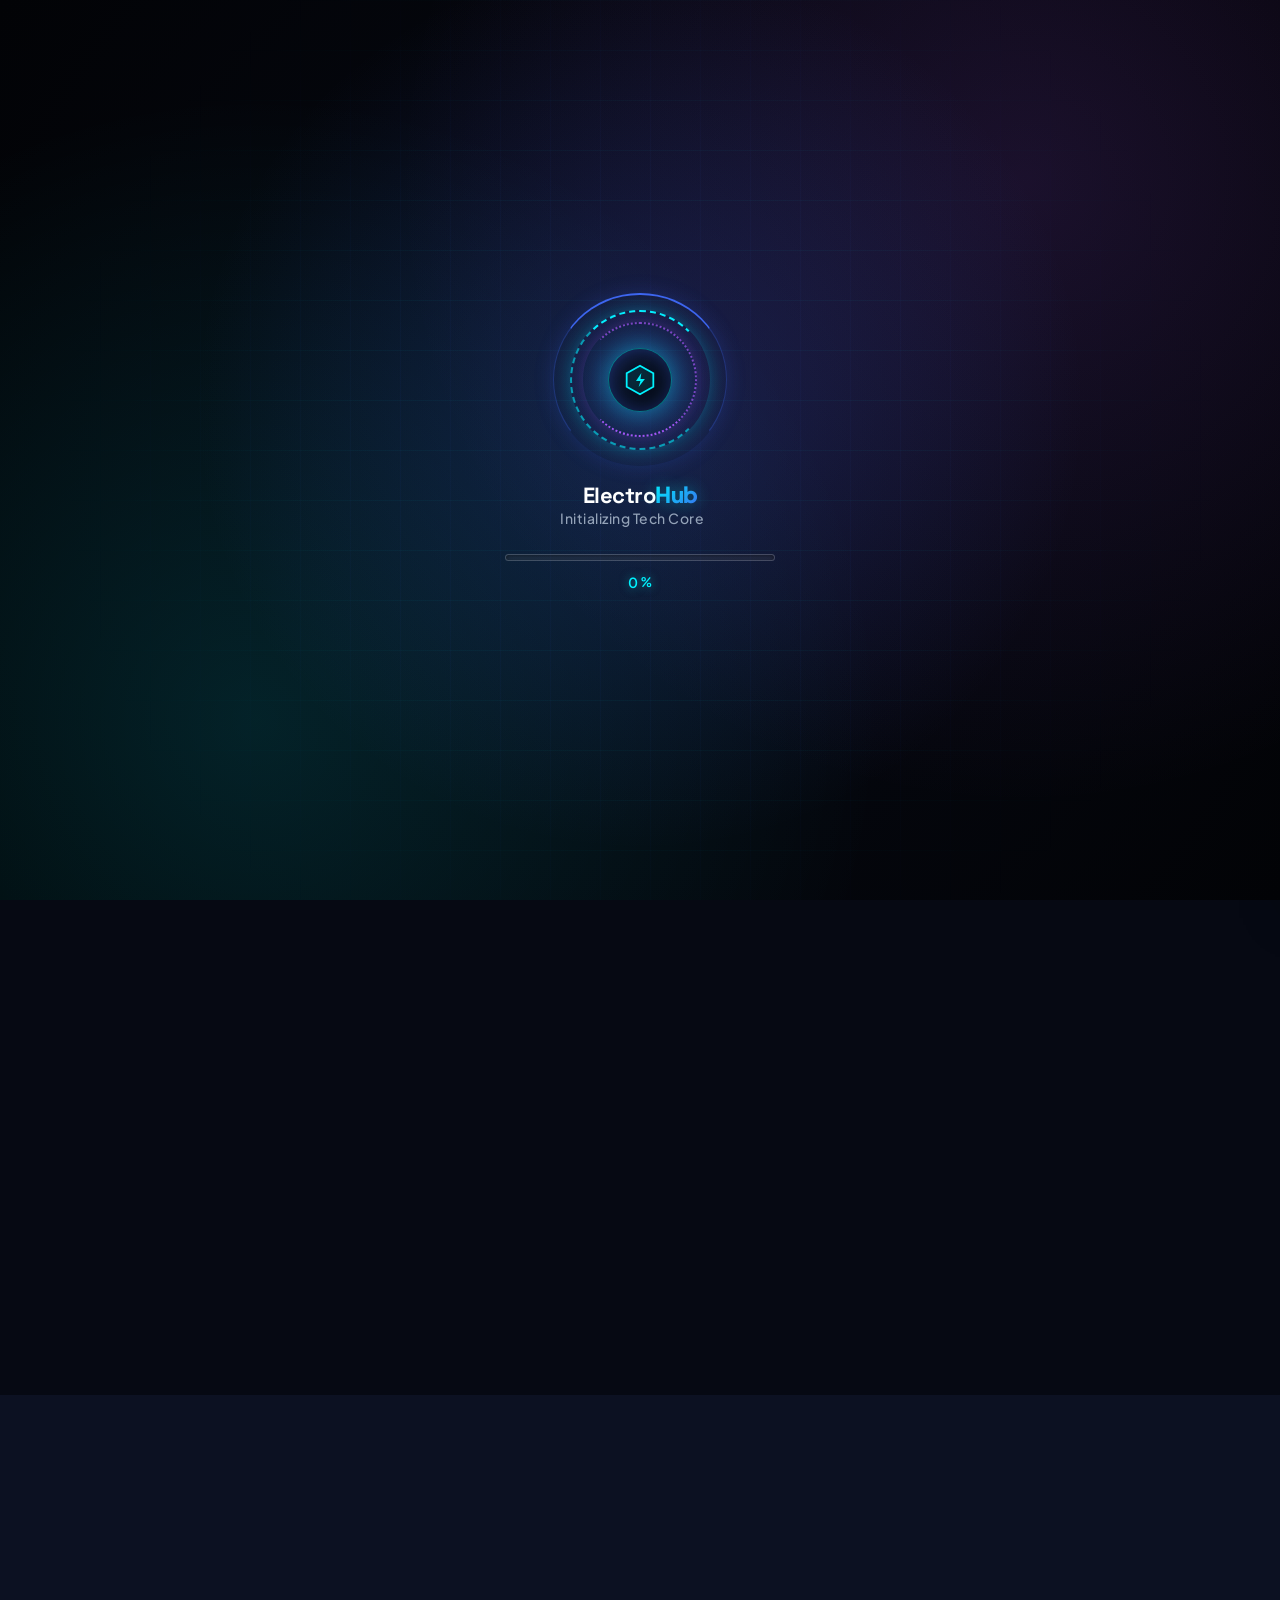
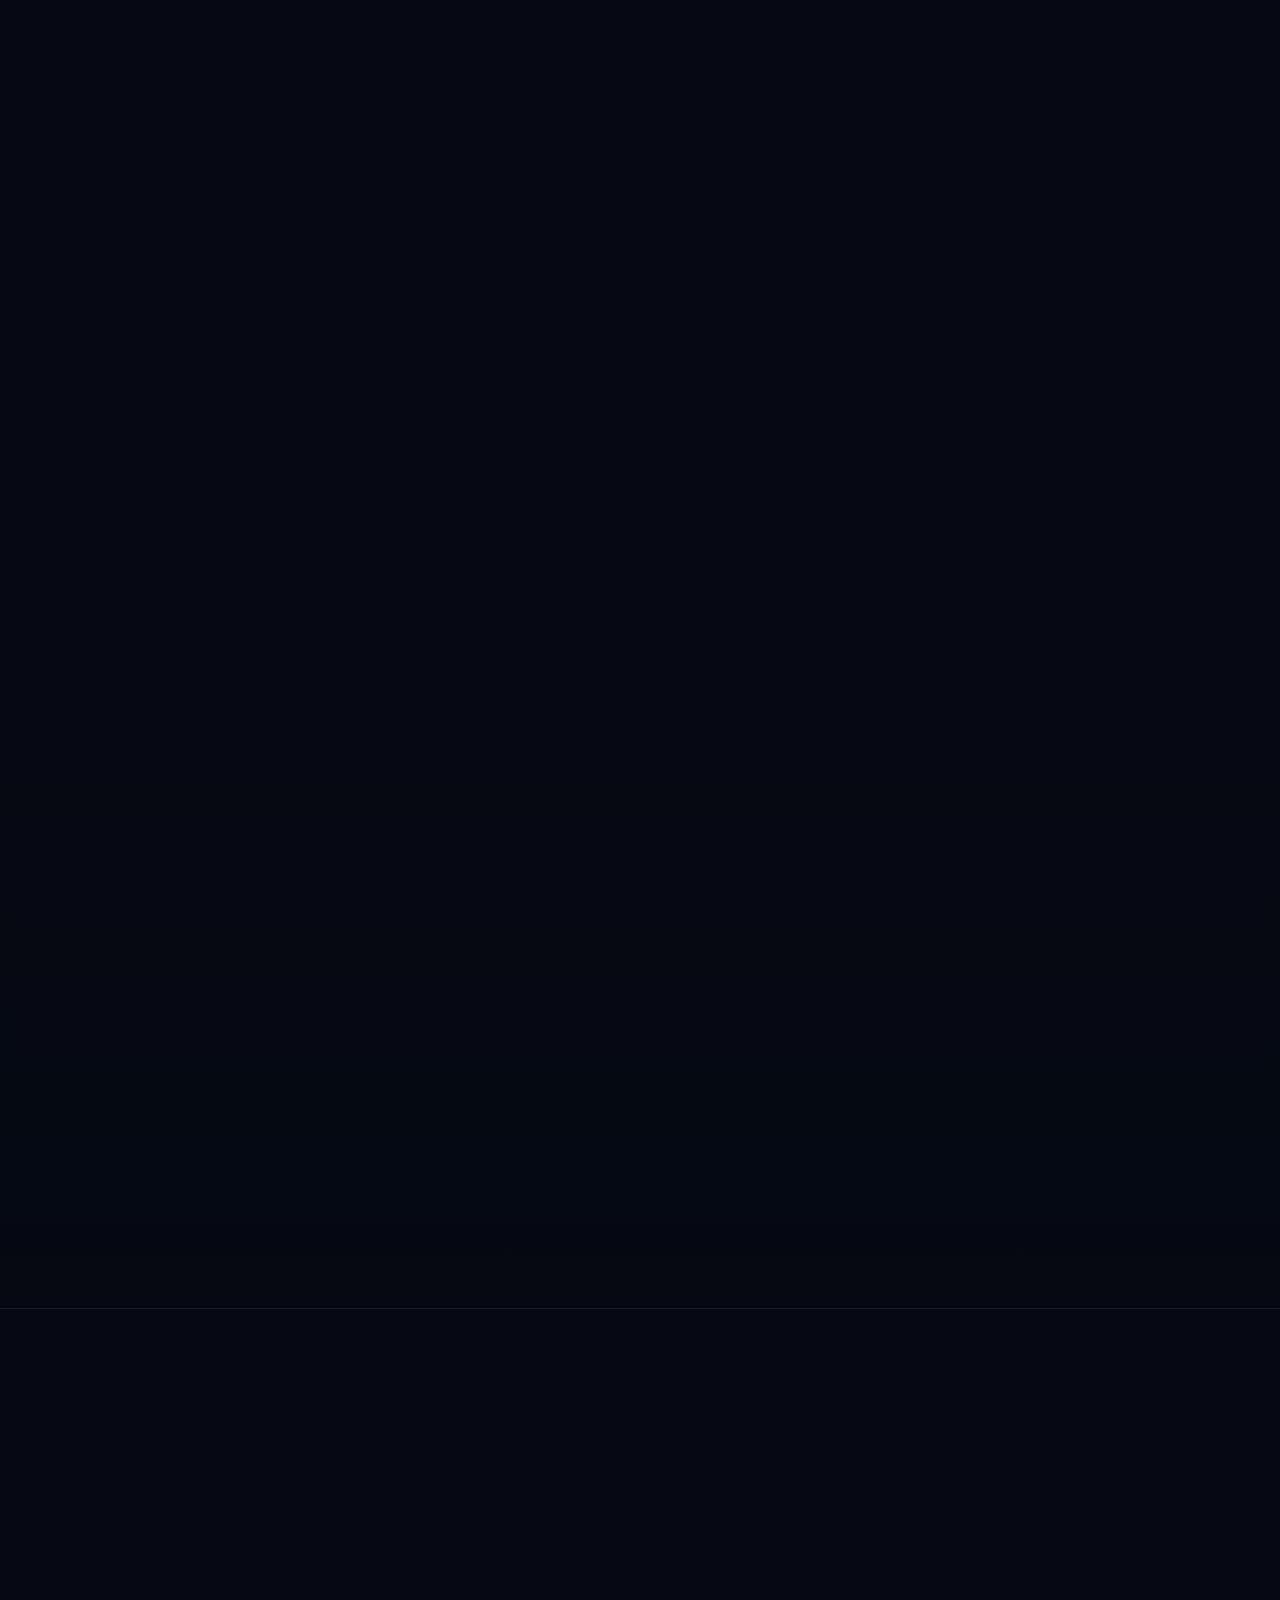
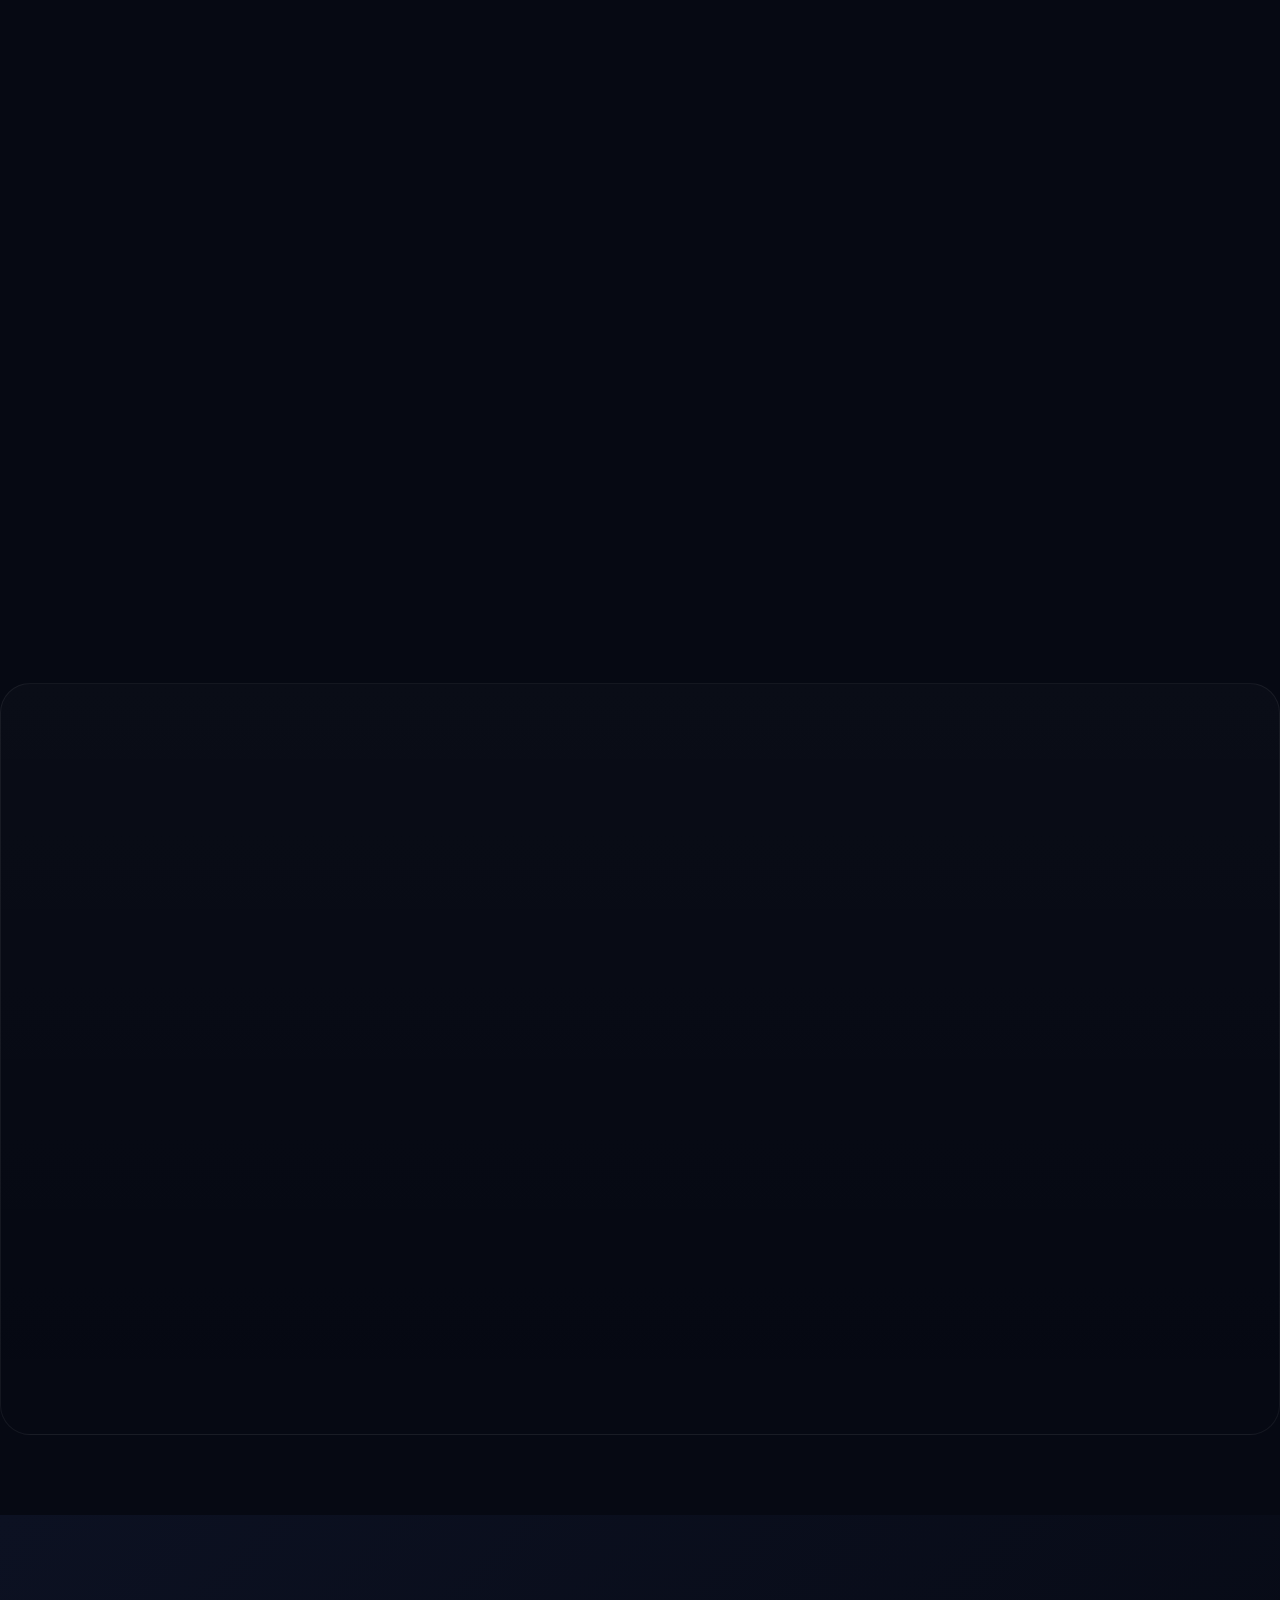
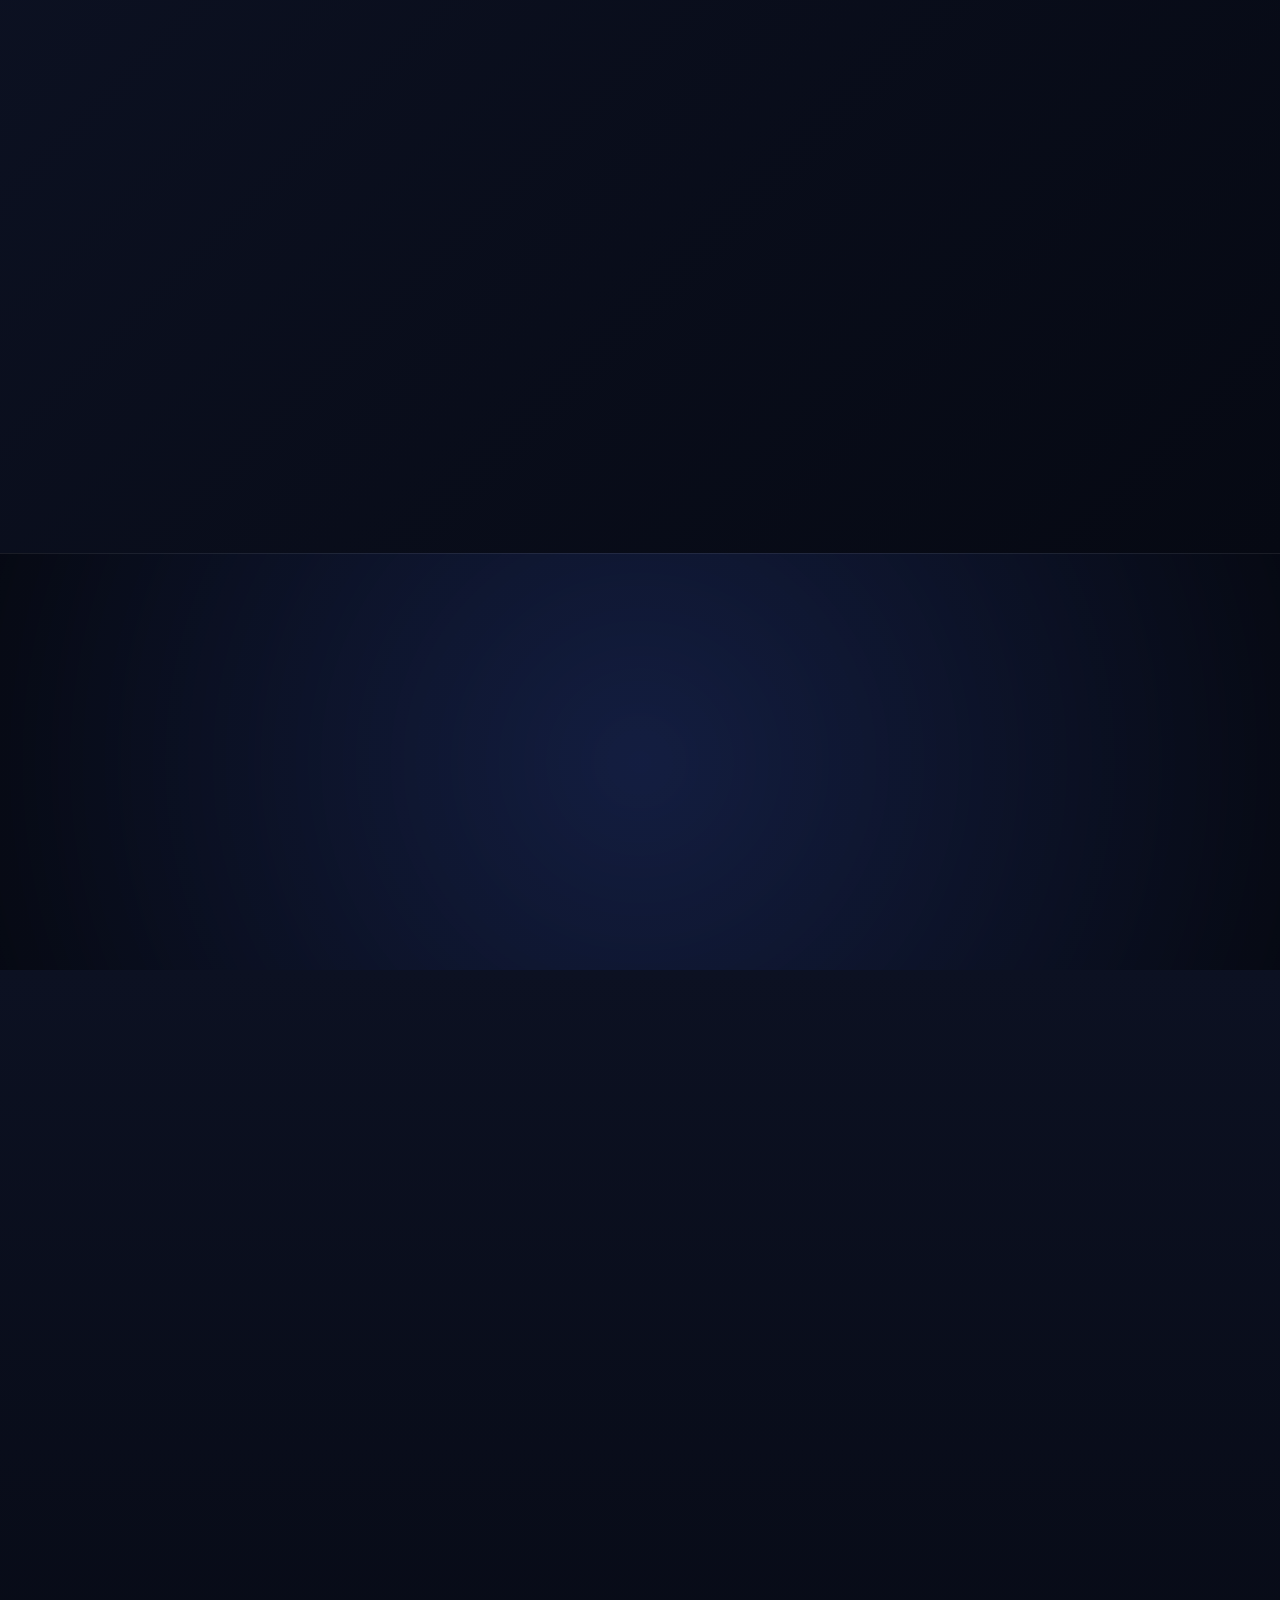
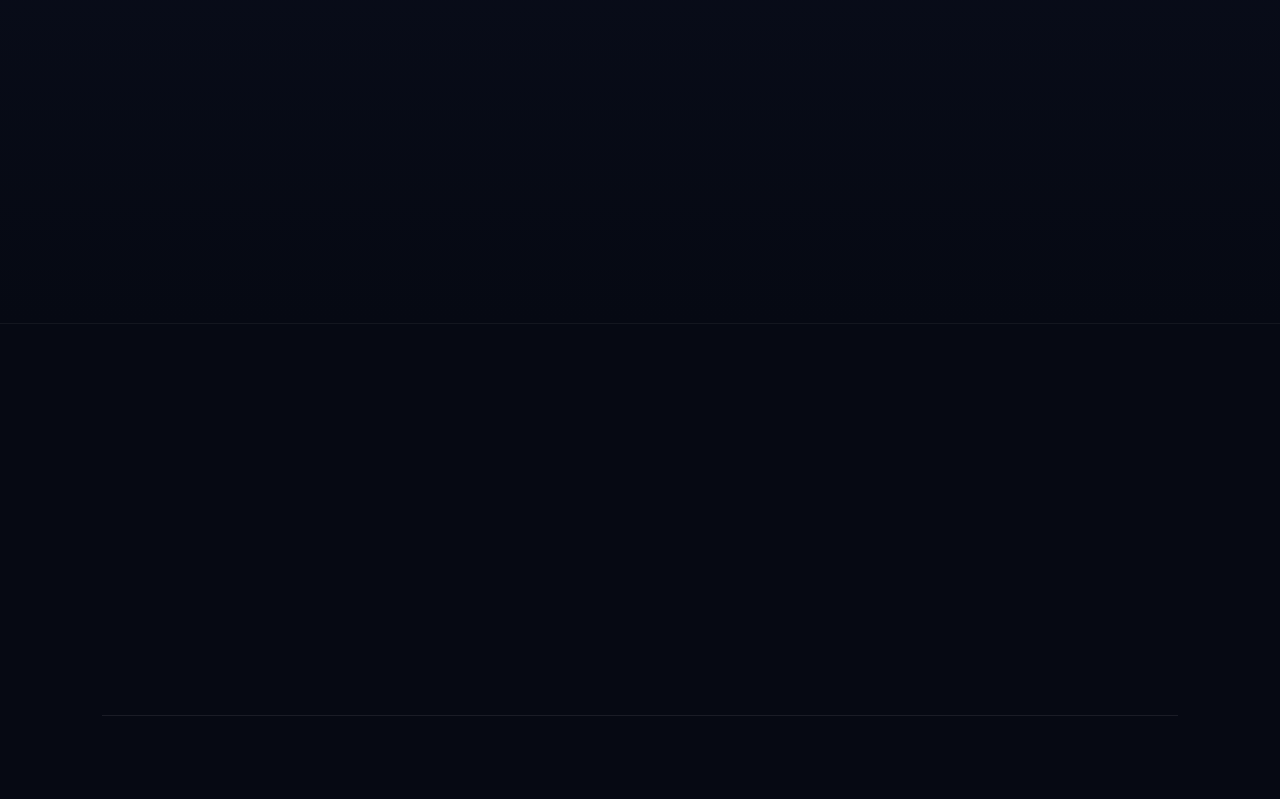
==== commit df846228: "feat: make navbar and hero section fully responsive across all screen sizes and fix preloader auto-d" ====
--- a/index.html
+++ b/index.html
@@ -52,84 +52,181 @@
 
     <!--Header Section Start-->
     <header id="header">
-        <!-- Modern SVG Tech Logo -->
-        <a href="#home" class="brand-logo" title="ElectroHub - Premium Tech Store">
-            <div class="logo-emblem">
-                <svg width="34" height="34" viewBox="0 0 36 36" fill="none" xmlns="http://www.w3.org/2000/svg">
-                    <defs>
-                        <linearGradient id="header-logo-grad" x1="0%" y1="0%" x2="100%" y2="100%">
-                            <stop offset="0%" stop-color="#00f2fe"/>
-                            <stop offset="50%" stop-color="#3d66f0"/>
-                            <stop offset="100%" stop-color="#a855f7"/>
-                        </linearGradient>
-                    </defs>
-                    <polygon points="18,2 33,10.5 33,25.5 18,34 3,25.5 3,10.5" stroke="url(#header-logo-grad)" stroke-width="2.2" fill="rgba(61,102,240,0.15)"/>
-                    <path d="M18 7L18 12M10 14L14 16M26 14L22 16M18 24L18 29" stroke="#00f2fe" stroke-width="1.5" stroke-linecap="round" opacity="0.85"/>
-                    <path d="M19.5 10L13.5 19H18.5L16.5 26L23.5 17H18.5L19.5 10Z" fill="url(#header-logo-grad)"/>
-                </svg>
-            </div>
-            <div class="logo-text-wrapper">
-                <span class="logo-main-text">Electro<span class="logo-accent">Hub</span></span>
-                <span class="logo-sub-tag">FLAGSHIP TECH</span>
-            </div>
-        </a>
-
-        <!-- Main & Mobile Nav -->
-        <nav class="main-nav" id="main-nav">
-            <ul id="navbar">
-                <li><a href="#home" class="nav-link active">Home</a></li>
-                <li><a href="#about" class="nav-link">About</a></li>
-                <li><a href="#services" class="nav-link">Services</a></li>
-                <li><a href="#portfolio" class="nav-link">Portfolio</a></li>
-                <li><a href="#why-us" class="nav-link">Why Us</a></li>
-                <li><a href="#contact" class="nav-link">Contact</a></li>
+        <div class="header-inner">
+            <!-- Modern SVG Tech Logo -->
+            <a href="#home" class="brand-logo" title="ElectroHub - Premium Tech Store">
+                <div class="logo-emblem">
+                    <svg width="34" height="34" viewBox="0 0 36 36" fill="none" xmlns="http://www.w3.org/2000/svg">
+                        <defs>
+                            <linearGradient id="header-logo-grad" x1="0%" y1="0%" x2="100%" y2="100%">
+                                <stop offset="0%" stop-color="#00f2fe"/>
+                                <stop offset="50%" stop-color="#3d66f0"/>
+                                <stop offset="100%" stop-color="#a855f7"/>
+                            </linearGradient>
+                        </defs>
+                        <polygon points="18,2 33,10.5 33,25.5 18,34 3,25.5 3,10.5" stroke="url(#header-logo-grad)" stroke-width="2.2" fill="rgba(61,102,240,0.15)"/>
+                        <path d="M18 7L18 12M10 14L14 16M26 14L22 16M18 24L18 29" stroke="#00f2fe" stroke-width="1.5" stroke-linecap="round" opacity="0.85"/>
+                        <path d="M19.5 10L13.5 19H18.5L16.5 26L23.5 17H18.5L19.5 10Z" fill="url(#header-logo-grad)"/>
+                    </svg>
+                </div>
+                <div class="logo-text-wrapper">
+                    <span class="logo-main-text">Electro<span class="logo-accent">Hub</span></span>
+                    <span class="logo-sub-tag">FLAGSHIP TECH</span>
+                </div>
+            </a>
+
+            <!-- Desktop Navigation -->
+            <nav class="main-nav" id="main-nav" aria-label="Main Navigation">
+                <ul id="navbar">
+                    <li><a href="#home" class="nav-link active"><i class="fa-solid fa-house"></i> <span>Home</span></a></li>
+                    <li><a href="#about" class="nav-link"><i class="fa-solid fa-circle-info"></i> <span>About</span></a></li>
+                    <li><a href="#services" class="nav-link"><i class="fa-solid fa-gears"></i> <span>Services</span></a></li>
+                    <li><a href="#portfolio" class="nav-link"><i class="fa-solid fa-microchip"></i> <span>Portfolio</span></a></li>
+                    <li><a href="#why-us" class="nav-link"><i class="fa-solid fa-shield-halved"></i> <span>Why Us</span></a></li>
+                    <li><a href="#contact" class="nav-link"><i class="fa-solid fa-envelope"></i> <span>Contact</span></a></li>
+                </ul>
+            </nav>
+
+            <!-- Header Action Controls -->
+            <div class="right-side">
+                <!-- Search Box (Desktop & Tablet) -->
+                <div class="header-search-wrap">
+                    <input type="text" placeholder="Search Products" class="search-box" id="global-search-input" aria-label="Search tech products">
+                    <i class="fa-solid fa-magnifying-glass search-icon-inside"></i>
+                </div>
+
+                <!-- Wishlist Button with Live Counter Badge -->
+                <a href="#portfolio" class="action-btn-link wishlist-btn-link" title="My Wishlist" id="header-wishlist-btn">
+                    <i class="fa-regular fa-heart"></i>
+                    <span class="wishlist-badge-count">0</span>
+                </a>
+
+                <!-- Shopping Cart Button with Live Counter Badge -->
+                <a href="#portfolio" class="action-btn-link cart-btn-link" title="Shopping Cart" id="header-cart-btn">
+                    <i class="fa-solid fa-cart-shopping"></i>
+                    <span class="cart-badge-count">0</span>
+                </a>
+
+                <!-- 24/7 Support Helpline CTA Button -->
+                <a href="tel:+923001234567" class="header-support-btn shine-btn" title="Call 24/7 Support Helpline">
+                    <i class="fa-solid fa-headset"></i>
+                    <span class="support-text">Helpline</span>
+                </a>
+
+                <!-- Mobile Hamburger Menu Button -->
+                <button class="mobile-menu-toggle" id="mobile-menu-toggle" aria-label="Toggle Mobile Navigation" aria-expanded="false">
+                    <span class="hamburger-bar"></span>
+                    <span class="hamburger-bar"></span>
+                    <span class="hamburger-bar"></span>
+                </button>
+            </div>
+        </div>
+
+        <!-- Modern Cyber Mobile Navigation Drawer -->
+        <aside class="mobile-drawer" id="mobile-drawer" aria-label="Mobile Navigation Menu">
+            <div class="drawer-header">
+                <div class="drawer-brand">
+                    <div class="logo-emblem">
+                        <svg width="28" height="28" viewBox="0 0 36 36" fill="none">
+                            <polygon points="18,2 33,10.5 33,25.5 18,34 3,25.5 3,10.5" stroke="#00f2fe" stroke-width="2.2" fill="rgba(61,102,240,0.2)"/>
+                            <path d="M19.5 10L13.5 19H18.5L16.5 26L23.5 17H18.5L19.5 10Z" fill="#00f2fe"/>
+                        </svg>
+                    </div>
+                    <span class="logo-main-text">Electro<span class="logo-accent">Hub</span></span>
+                </div>
+                <button class="drawer-close-btn" id="mobile-menu-close" aria-label="Close Navigation Menu">
+                    <i class="fa-solid fa-xmark"></i>
+                </button>
+            </div>
+
+            <!-- Mobile Drawer Search Bar -->
+            <div class="drawer-search-wrap">
+                <input type="text" placeholder="Search gadgets, laptops, audio..." class="drawer-search-input" id="drawer-search-input">
+                <i class="fa-solid fa-magnifying-glass drawer-search-icon"></i>
+            </div>
+
+            <!-- Drawer Links List -->
+            <ul class="drawer-nav-list" id="drawer-nav-list">
+                <li><a href="#home" class="drawer-nav-link active"><i class="fa-solid fa-house"></i> <span>Home</span> <i class="fa-solid fa-chevron-right arrow-icon"></i></a></li>
+                <li><a href="#about" class="drawer-nav-link"><i class="fa-solid fa-circle-info"></i> <span>About Us</span> <i class="fa-solid fa-chevron-right arrow-icon"></i></a></li>
+                <li><a href="#services" class="drawer-nav-link"><i class="fa-solid fa-gears"></i> <span>Services</span> <i class="fa-solid fa-chevron-right arrow-icon"></i></a></li>
+                <li><a href="#portfolio" class="drawer-nav-link"><i class="fa-solid fa-microchip"></i> <span>Portfolio & Products</span> <i class="fa-solid fa-chevron-right arrow-icon"></i></a></li>
+                <li><a href="#why-us" class="drawer-nav-link"><i class="fa-solid fa-shield-halved"></i> <span>Why ElectroHub</span> <i class="fa-solid fa-chevron-right arrow-icon"></i></a></li>
+                <li><a href="#contact" class="drawer-nav-link"><i class="fa-solid fa-envelope"></i> <span>Contact Support</span> <i class="fa-solid fa-chevron-right arrow-icon"></i></a></li>
             </ul>
-        </nav>
-
-        <div class="right-side">
-            <div class="header-search-wrap">
-                <input type="text" placeholder="Search Products" class="search-box" id="global-search-input">
-                <i class="fa-solid fa-magnifying-glass search-icon-inside"></i>
-            </div>
-            <!-- Wishlist Button with Live Counter Badge -->
-            <a href="#portfolio" class="action-btn-link wishlist-btn-link" title="My Wishlist" id="header-wishlist-btn">
-                <i class="fa-regular fa-heart"></i>
-                <span class="wishlist-badge-count">0</span>
-            </a>
-            <!-- Shopping Cart Button with Live Counter Badge -->
-            <a href="#portfolio" class="action-btn-link cart-btn-link" title="Shopping Cart">
-                <i class="fa-solid fa-cart-shopping"></i>
-                <span class="cart-badge-count">0</span>
-            </a>
-            <!-- 24/7 Support Helpline CTA Button -->
-            <a href="tel:+923001234567" class="header-support-btn shine-btn" title="Call 24/7 Support Helpline">
-                <i class="fa-solid fa-headset"></i>
-                <span class="support-text">Helpline</span>
-            </a>
-            <!-- Mobile Hamburger Menu Button -->
-            <button class="mobile-menu-toggle" id="mobile-menu-toggle" aria-label="Toggle Mobile Navigation">
-                <span class="hamburger-bar"></span>
-                <span class="hamburger-bar"></span>
-                <span class="hamburger-bar"></span>
-            </button>
-        </div>
+
+            <!-- Drawer Bottom Quick Action Cards -->
+            <div class="drawer-footer-actions">
+                <a href="tel:+923001234567" class="drawer-helpline-card shine-btn">
+                    <div class="drawer-card-icon">
+                        <i class="fa-solid fa-headset"></i>
+                    </div>
+                    <div class="drawer-card-info">
+                        <span class="drawer-card-label">24/7 Helpline Support</span>
+                        <span class="drawer-card-value">+92 300 1234567</span>
+                    </div>
+                </a>
+
+                <div class="drawer-trust-badge">
+                    <i class="fa-solid fa-certificate"></i>
+                    <span>100% Genuine Official Tech • Local Warranty</span>
+                </div>
+            </div>
+        </aside>
     </header>
     <!-- Mobile Nav Backdrop Overlay -->
-    <div class="mobile-nav-overlay" id="mobile-nav-overlay"></div>
+    <div class="mobile-nav-overlay" id="mobile-nav-overlay" tabindex="-1"></div>
     <!--Header Section End-->
 
     <!-- 1. HERO / HOME SECTION -->
     <section id="home" class="scroll-target">
         <div id="hero-section">
+            <div class="hero-overlay-scrim"></div>
             <div class="hero-content">
                 <div class="hero-tagline-badge reveal-left">
+                    <span class="pulse-dot"></span>
                     <i class="fa-solid fa-bolt"></i> Future of Technology 2026
                 </div>
-                <h2 class="hero-head reveal-left reveal-delay-1">Best Electronic Store</h2>
-                <p class="hero-para reveal-left reveal-delay-2">Discover the latest laptops, smartphones, headphones, smart watches, and audio gear at unbeatable prices with 100% genuine local warranty.</p>
+                <h1 class="hero-head reveal-left reveal-delay-1">
+                    Best Electronic <span class="hero-gradient-text">Tech Store</span>
+                </h1>
+                <p class="hero-para reveal-left reveal-delay-2">
+                    Discover the latest laptops, smartphones, studio headphones, smartwatches, and high-fidelity audio gear at unbeatable prices with 100% genuine local warranty.
+                </p>
                 <div class="hero-btn-group reveal-left reveal-delay-3">
-                    <a href="#portfolio" class="button primary-btn shine-btn">Shop Now <i class="fa-solid fa-arrow-right"></i></a>
-                    <a href="#about" class="button secondary-btn">Learn More</a>
+                    <a href="#portfolio" class="button primary-btn shine-btn">
+                        <span>Shop Flagship Tech</span>
+                        <i class="fa-solid fa-arrow-right"></i>
+                    </a>
+                    <a href="#about" class="button secondary-btn">
+                        <i class="fa-solid fa-circle-play"></i>
+                        <span>Explore Story</span>
+                    </a>
+                </div>
+
+                <!-- Hero Trust Highlights Strip -->
+                <div class="hero-highlights-strip reveal-left reveal-delay-3">
+                    <div class="hero-trust-item">
+                        <div class="trust-icon-box"><i class="fa-solid fa-truck-fast"></i></div>
+                        <div class="trust-text-box">
+                            <span class="trust-title">Express Delivery</span>
+                            <span class="trust-subtitle">24-48h Safe Dispatch</span>
+                        </div>
+                    </div>
+                    <div class="hero-trust-item">
+                        <div class="trust-icon-box"><i class="fa-solid fa-shield-halved"></i></div>
+                        <div class="trust-text-box">
+                            <span class="trust-title">Official Warranty</span>
+                            <span class="trust-subtitle">100% Genuine Tech</span>
+                        </div>
+                    </div>
+                    <div class="hero-trust-item">
+                        <div class="trust-icon-box"><i class="fa-solid fa-headset"></i></div>
+                        <div class="trust-text-box">
+                            <span class="trust-title">24/7 Tech Support</span>
+                            <span class="trust-subtitle">Expert Live Help</span>
+                        </div>
+                    </div>
                 </div>
             </div>
         </div>
--- a/style.css
+++ b/style.css
@@ -49,107 +49,41 @@
   scroll-behavior: smooth;
 }
 
-/*Header-Section-Start*/
+/* ========================================================
+   HEADER & NAVIGATION SYSTEM
+   ======================================================== */
 
 #header {
-  padding: 10px 40px;
-  display: flex;
-  justify-content: space-between;
-  align-items: center;
   position: fixed;
   top: 0;
   left: 0;
   width: 100%;
+  height: 78px;
   z-index: 1000;
-  height: 10vh;
-  background-color: rgba(6, 9, 19, 0.7);
-  backdrop-filter: blur(16px);
-  -webkit-backdrop-filter: blur(16px);
-  border-bottom: 1px solid rgba(255, 255, 255, 0.06);
-  box-shadow: 0 4px 30px rgba(0, 0, 0, 0.15);
-  transition: all 0.4s cubic-bezier(0.4, 0, 0.2, 1);
+  background-color: rgba(6, 9, 19, 0.78);
+  backdrop-filter: blur(20px);
+  -webkit-backdrop-filter: blur(20px);
+  border-bottom: 1px solid rgba(255, 255, 255, 0.08);
+  box-shadow: 0 4px 30px rgba(0, 0, 0, 0.2);
+  transition: all 0.35s cubic-bezier(0.165, 0.84, 0.44, 1);
 }
 
 #header.scrolled {
-  height: 8vh;
-  background-color: rgba(6, 9, 19, 0.88);
-  border-bottom-color: rgba(255, 255, 255, 0.09);
-  box-shadow: 0 10px 30px rgba(0, 0, 0, 0.3);
-}
-
-.main-nav {
+  height: 68px;
+  background-color: rgba(6, 9, 19, 0.92);
+  border-bottom-color: rgba(0, 242, 254, 0.2);
+  box-shadow: 0 10px 30px rgba(0, 0, 0, 0.5);
+}
+
+.header-inner {
+  width: 100%;
+  max-width: 1440px;
+  margin: 0 auto;
+  height: 100%;
   display: flex;
   justify-content: space-between;
   align-items: center;
-  gap: 25px;
-}
-
-#navbar {
-  display: flex;
-  justify-content: space-between;
-  align-items: center;
-  height: 10vh;
-  width: 100%;
-  gap: 25px;
-}
-
-.head1 {
-  color: #fbfcff;
-  font-weight: 700;
-  letter-spacing: -0.5px;
-  font-size: 24px;
-}
-
-li {
-  list-style: none;
-}
-
-li,
-a {
-  text-decoration: none;
-}
-
-nav ul li a {
-  color: #e2e8f0;
-  font-weight: 500;
-  font-size: 15px;
-  position: relative;
-  padding: 6px 0;
-  transition: color 0.3s ease;
-}
-
-nav ul li a:hover {
-  color: #00f2fe;
-}
-
-nav ul li a::after {
-  content: '';
-  position: absolute;
-  width: 100%;
-  transform: scaleX(0);
-  height: 2px;
-  bottom: 0;
-  left: 0;
-  background-color: #3d66f0;
-  transform-origin: bottom right;
-  transition: transform 0.25s ease-out;
-}
-
-nav ul li a:hover::after {
-  transform: scaleX(1);
-  transform-origin: bottom left;
-}
-
-nav ul li a.active {
-  color: #00f2fe;
-  font-weight: 600;
-  text-shadow: 0 0 14px rgba(0, 242, 254, 0.45);
-}
-
-nav ul li a.active::after {
-  transform: scaleX(1);
-  background: linear-gradient(90deg, #00f2fe, #3d66f0);
-  box-shadow: 0 0 10px rgba(0, 242, 254, 0.8);
+  padding: 0 32px;
 }
 
 /* Brand Tech Logo */
@@ -160,10 +94,11 @@
   text-decoration: none;
   transition: transform 0.3s cubic-bezier(0.165, 0.84, 0.44, 1);
   user-select: none;
+  flex-shrink: 0;
 }
 
 .brand-logo:hover {
-  transform: translateY(-1px) scale(1.03);
+  transform: translateY(-1px) scale(1.02);
 }
 
 .logo-emblem {
@@ -178,6 +113,7 @@
   border: 1px solid rgba(0, 242, 254, 0.3);
   box-shadow: 0 0 15px rgba(0, 242, 254, 0.2);
   transition: all 0.3s ease;
+  flex-shrink: 0;
 }
 
 .brand-logo:hover .logo-emblem {
@@ -216,21 +152,68 @@
   opacity: 0.85;
 }
 
-.footer-logo {
-  display: inline-flex;
-  align-items: center;
-  gap: 10px;
-  margin-bottom: 18px;
-}
-
-.hub-class {
+/* Desktop Navigation */
+.main-nav {
+  display: flex;
+  align-items: center;
+}
+
+#navbar {
+  display: flex;
+  align-items: center;
+  gap: 16px;
+  list-style: none;
+  margin: 0;
+  padding: 0;
+}
+
+#navbar li a {
+  display: flex;
+  align-items: center;
+  gap: 7px;
+  color: #cbd5e1;
+  font-weight: 500;
+  font-size: 14.5px;
+  position: relative;
+  padding: 8px 14px;
+  border-radius: 99px;
+  transition: all 0.25s cubic-bezier(0.165, 0.84, 0.44, 1);
+  text-decoration: none;
+}
+
+#navbar li a i {
+  font-size: 13px;
+  color: rgba(255, 255, 255, 0.6);
+  transition: color 0.25s ease;
+}
+
+#navbar li a:hover {
   color: #00f2fe;
-}
-
+  background: rgba(0, 242, 254, 0.08);
+}
+
+#navbar li a:hover i {
+  color: #00f2fe;
+}
+
+#navbar li a.active {
+  color: #00f2fe;
+  font-weight: 600;
+  background: rgba(0, 242, 254, 0.12);
+  border: 1px solid rgba(0, 242, 254, 0.3);
+  box-shadow: 0 0 15px rgba(0, 242, 254, 0.18);
+}
+
+#navbar li a.active i {
+  color: #00f2fe;
+}
+
+/* Right Side Controls */
 .right-side {
   display: flex;
   align-items: center;
-  gap: 16px;
+  gap: 12px;
+  flex-shrink: 0;
 }
 
 .header-search-wrap {
@@ -241,8 +224,8 @@
 
 .search-box {
   padding: 8px 36px 8px 16px;
-  width: 170px;
-  height: 36px;
+  width: 155px;
+  height: 38px;
   outline: none;
   background: rgba(255, 255, 255, 0.05);
   border: 1px solid rgba(255, 255, 255, 0.14);
@@ -266,8 +249,8 @@
 }
 
 .search-box:focus {
-  width: 220px;
-  background-color: rgba(13, 22, 45, 0.9);
+  width: 205px;
+  background-color: rgba(13, 22, 45, 0.95);
   border-color: #00f2fe;
   box-shadow: 0 0 15px rgba(0, 242, 254, 0.35);
 }
@@ -284,7 +267,7 @@
 .action-btn-link {
   position: relative;
   color: #e2e8f0;
-  font-size: 18px;
+  font-size: 17px;
   display: flex;
   align-items: center;
   justify-content: center;
@@ -292,9 +275,10 @@
   height: 38px;
   border-radius: 50%;
   background: rgba(255, 255, 255, 0.04);
-  border: 1px solid rgba(255, 255, 255, 0.08);
+  border: 1px solid rgba(255, 255, 255, 0.1);
   transition: all 0.25s ease;
   text-decoration: none;
+  flex-shrink: 0;
 }
 
 .action-btn-link:hover {
@@ -319,7 +303,7 @@
   font-size: 10px;
   font-weight: 700;
   padding: 1px 5px;
-  min-width: 16px;
+  min-width: 17px;
   text-align: center;
   border-radius: 99px;
   box-shadow: 0 2px 6px rgba(239, 68, 68, 0.5);
@@ -335,16 +319,17 @@
 .header-support-btn {
   display: inline-flex;
   align-items: center;
-  gap: 7px;
+  gap: 8px;
   background: linear-gradient(135deg, #00f2fe 0%, #3d66f0 100%);
   color: #ffffff !important;
   font-size: 13px;
   font-weight: 700;
-  padding: 8px 16px;
+  padding: 9px 18px;
   border-radius: 99px;
   text-decoration: none;
   box-shadow: 0 4px 15px rgba(0, 242, 254, 0.25);
   transition: all 0.3s ease;
+  flex-shrink: 0;
 }
 
 .header-support-btn:hover {
@@ -361,16 +346,17 @@
   display: none;
   flex-direction: column;
   justify-content: space-between;
-  width: 38px;
-  height: 38px;
+  width: 40px;
+  height: 40px;
   background: rgba(255, 255, 255, 0.05);
   border: 1px solid rgba(255, 255, 255, 0.12);
   border-radius: 10px;
-  padding: 10px 8px;
+  padding: 11px 9px;
   cursor: pointer;
   outline: none;
   transition: all 0.3s ease;
   z-index: 1005;
+  flex-shrink: 0;
 }
 
 .mobile-menu-toggle:hover {
@@ -402,6 +388,235 @@
   background-color: #00f2fe;
 }
 
+/* ========================================================
+   CYBER MOBILE NAVIGATION DRAWER
+   ======================================================== */
+
+.mobile-drawer {
+  position: fixed;
+  top: 0;
+  right: -400px;
+  width: min(88vw, 360px);
+  height: 100vh;
+  height: 100dvh;
+  background: rgba(7, 12, 27, 0.98);
+  backdrop-filter: blur(28px);
+  -webkit-backdrop-filter: blur(28px);
+  border-left: 1px solid rgba(0, 242, 254, 0.25);
+  z-index: 1005;
+  display: flex;
+  flex-direction: column;
+  padding: 24px 20px 30px 20px;
+  box-shadow: -20px 0 50px rgba(0, 0, 0, 0.85);
+  transition: right 0.38s cubic-bezier(0.165, 0.84, 0.44, 1);
+  overflow-y: auto;
+}
+
+.mobile-drawer.open {
+  right: 0;
+}
+
+.drawer-header {
+  display: flex;
+  align-items: center;
+  justify-content: space-between;
+  padding-bottom: 18px;
+  border-bottom: 1px solid rgba(255, 255, 255, 0.08);
+  margin-bottom: 20px;
+}
+
+.drawer-brand {
+  display: flex;
+  align-items: center;
+  gap: 10px;
+}
+
+.drawer-close-btn {
+  width: 36px;
+  height: 36px;
+  border-radius: 50%;
+  background: rgba(255, 255, 255, 0.06);
+  border: 1px solid rgba(255, 255, 255, 0.12);
+  color: #e2e8f0;
+  font-size: 16px;
+  display: flex;
+  align-items: center;
+  justify-content: center;
+  cursor: pointer;
+  outline: none;
+  transition: all 0.25s ease;
+}
+
+.drawer-close-btn:hover {
+  background: rgba(239, 68, 68, 0.2);
+  border-color: #ef4444;
+  color: #ef4444;
+  transform: rotate(90deg);
+}
+
+.drawer-search-wrap {
+  position: relative;
+  width: 100%;
+  margin-bottom: 20px;
+}
+
+.drawer-search-input {
+  width: 100%;
+  height: 42px;
+  padding: 0 40px 0 16px;
+  background: rgba(255, 255, 255, 0.05);
+  border: 1px solid rgba(255, 255, 255, 0.12);
+  border-radius: 12px;
+  color: #ffffff;
+  font-size: 14px;
+  outline: none;
+  transition: all 0.3s ease;
+}
+
+.drawer-search-input:focus {
+  border-color: #00f2fe;
+  background: rgba(13, 22, 45, 0.9);
+  box-shadow: 0 0 15px rgba(0, 242, 254, 0.25);
+}
+
+.drawer-search-icon {
+  position: absolute;
+  right: 14px;
+  top: 50%;
+  transform: translateY(-50%);
+  color: rgba(255, 255, 255, 0.45);
+  font-size: 14px;
+}
+
+.drawer-nav-list {
+  list-style: none;
+  padding: 0;
+  margin: 0;
+  display: flex;
+  flex-direction: column;
+  gap: 8px;
+  flex: 1;
+}
+
+.drawer-nav-link {
+  display: flex;
+  align-items: center;
+  padding: 12px 16px;
+  border-radius: 12px;
+  background: rgba(255, 255, 255, 0.02);
+  border: 1px solid rgba(255, 255, 255, 0.05);
+  color: #e2e8f0;
+  font-size: 15px;
+  font-weight: 600;
+  text-decoration: none;
+  transition: all 0.25s cubic-bezier(0.165, 0.84, 0.44, 1);
+}
+
+.drawer-nav-link i:first-child {
+  width: 22px;
+  font-size: 15px;
+  color: #00f2fe;
+  margin-right: 12px;
+}
+
+.drawer-nav-link span {
+  flex: 1;
+}
+
+.drawer-nav-link .arrow-icon {
+  font-size: 12px;
+  color: rgba(255, 255, 255, 0.3);
+  transition: transform 0.25s ease, color 0.25s ease;
+}
+
+.drawer-nav-link:hover,
+.drawer-nav-link.active {
+  background: linear-gradient(135deg, rgba(0, 242, 254, 0.15), rgba(61, 102, 240, 0.15));
+  border-color: rgba(0, 242, 254, 0.4);
+  color: #00f2fe;
+  transform: translateX(4px);
+  box-shadow: 0 4px 15px rgba(0, 242, 254, 0.15);
+}
+
+.drawer-nav-link:hover .arrow-icon,
+.drawer-nav-link.active .arrow-icon {
+  color: #00f2fe;
+  transform: translateX(3px);
+}
+
+.drawer-footer-actions {
+  margin-top: 24px;
+  display: flex;
+  flex-direction: column;
+  gap: 14px;
+  border-top: 1px solid rgba(255, 255, 255, 0.08);
+  padding-top: 20px;
+}
+
+.drawer-helpline-card {
+  display: flex;
+  align-items: center;
+  gap: 14px;
+  padding: 12px 16px;
+  border-radius: 14px;
+  background: linear-gradient(135deg, rgba(0, 242, 254, 0.2), rgba(61, 102, 240, 0.25));
+  border: 1px solid rgba(0, 242, 254, 0.4);
+  text-decoration: none;
+  box-shadow: 0 4px 15px rgba(0, 242, 254, 0.2);
+  transition: all 0.3s ease;
+}
+
+.drawer-helpline-card:hover {
+  transform: translateY(-2px);
+  box-shadow: 0 6px 20px rgba(0, 242, 254, 0.35);
+}
+
+.drawer-card-icon {
+  width: 40px;
+  height: 40px;
+  border-radius: 10px;
+  background: linear-gradient(135deg, #00f2fe, #3d66f0);
+  display: flex;
+  align-items: center;
+  justify-content: center;
+  color: #ffffff;
+  font-size: 16px;
+  flex-shrink: 0;
+}
+
+.drawer-card-info {
+  display: flex;
+  flex-direction: column;
+}
+
+.drawer-card-label {
+  font-size: 11px;
+  color: #94a3b8;
+  font-weight: 500;
+  text-transform: uppercase;
+  letter-spacing: 0.5px;
+}
+
+.drawer-card-value {
+  font-size: 14.5px;
+  font-weight: 700;
+  color: #ffffff;
+}
+
+.drawer-trust-badge {
+  display: flex;
+  align-items: center;
+  gap: 8px;
+  font-size: 11.5px;
+  color: #94a3b8;
+  justify-content: center;
+  text-align: center;
+}
+
+.drawer-trust-badge i {
+  color: #00f2fe;
+}
+
 /* Mobile Nav Overlay Backdrop */
 .mobile-nav-overlay {
   display: none;
@@ -409,10 +624,10 @@
   inset: 0;
   width: 100vw;
   height: 100vh;
-  background: rgba(4, 6, 12, 0.75);
-  backdrop-filter: blur(8px);
-  -webkit-backdrop-filter: blur(8px);
-  z-index: 998;
+  background: rgba(3, 5, 12, 0.8);
+  backdrop-filter: blur(10px);
+  -webkit-backdrop-filter: blur(10px);
+  z-index: 1002;
   opacity: 0;
   pointer-events: none;
   transition: opacity 0.35s ease;
@@ -424,53 +639,132 @@
   pointer-events: all;
 }
 
-/*Header Section End*/
-
-/*Hero-Section-Start*/
+/* ========================================================
+   HERO / HOME SECTION
+   ======================================================== */
 
 #hero-section {
-  padding-top: 80px;
-  width: 99vw;
-  height: 110vh;
-  border: none;
+  position: relative;
+  width: 100%;
+  min-height: 100vh;
+  min-height: 100dvh;
   background-image: url(./Pictures/Hero-Section.png);
   background-size: cover;
-  background-position: center;
-  display: flex;
-  align-items: center;
+  background-position: center right;
+  background-repeat: no-repeat;
+  display: flex;
+  align-items: center;
+  padding: 120px 6% 60px 6%;
+  overflow: hidden;
+}
+
+.hero-overlay-scrim {
+  position: absolute;
+  inset: 0;
+  width: 100%;
+  height: 100%;
+  background: linear-gradient(90deg, rgba(6, 9, 19, 0.94) 0%, rgba(6, 9, 19, 0.84) 48%, rgba(6, 9, 19, 0.4) 100%);
+  z-index: 1;
+  pointer-events: none;
 }
 
 .hero-content {
-
-  font-size: 60px;
-  width: 50%;
-  margin-left: 60px;
+  position: relative;
+  z-index: 2;
+  width: 100%;
+  max-width: 680px;
+  margin-left: 0;
+  display: flex;
+  flex-direction: column;
+  align-items: flex-start;
+}
+
+.hero-tagline-badge {
+  display: inline-flex;
+  align-items: center;
+  gap: 9px;
+  font-size: 13.5px;
+  font-weight: 700;
+  color: #00f2fe;
+  background: rgba(0, 242, 254, 0.1);
+  border: 1px solid rgba(0, 242, 254, 0.35);
+  padding: 7px 16px;
+  border-radius: 99px;
+  margin-bottom: 22px;
+  box-shadow: 0 0 20px rgba(0, 242, 254, 0.18);
+  backdrop-filter: blur(10px);
+  -webkit-backdrop-filter: blur(10px);
+}
+
+.pulse-dot {
+  width: 8px;
+  height: 8px;
+  border-radius: 50%;
+  background-color: #00f2fe;
+  box-shadow: 0 0 10px #00f2fe;
+  animation: pulseGlow 1.8s infinite ease-in-out;
+}
+
+@keyframes pulseGlow {
+  0%, 100% {
+    transform: scale(0.9);
+    opacity: 0.6;
+    box-shadow: 0 0 4px #00f2fe;
+  }
+  50% {
+    transform: scale(1.25);
+    opacity: 1;
+    box-shadow: 0 0 14px #00f2fe;
+  }
 }
 
 .hero-head {
-  color: white;
+  font-family: 'Space Grotesk', sans-serif;
+  font-size: clamp(34px, 5vw, 58px);
+  font-weight: 800;
+  line-height: 1.15;
+  color: #ffffff;
+  letter-spacing: -1px;
+  margin-bottom: 18px;
+}
+
+.hero-gradient-text {
+  background: linear-gradient(135deg, #00f2fe 0%, #3d66f0 55%, #a855f7 100%);
+  -webkit-background-clip: text;
+  -webkit-text-fill-color: transparent;
+  text-shadow: 0 0 35px rgba(0, 242, 254, 0.4);
 }
 
 .hero-para {
-  color: white;
-  font-size: 20px;
-}
-
-/* From Uiverse.io by imtausef */
+  font-size: clamp(15px, 1.3vw, 18px);
+  line-height: 1.65;
+  color: #94a3b8;
+  margin-bottom: 30px;
+  max-width: 580px;
+}
+
+.hero-btn-group {
+  display: flex;
+  align-items: center;
+  gap: 16px;
+  flex-wrap: wrap;
+  margin-bottom: 38px;
+}
+
 /* Premium Buttons styling */
 .button {
   cursor: pointer;
   font-size: 15px;
   font-weight: 600;
-  border-radius: 30px;
-  padding: 12px 28px;
+  border-radius: 99px;
+  padding: 13px 28px;
   transition: all 0.3s cubic-bezier(0.165, 0.84, 0.44, 1);
   display: inline-flex;
   align-items: center;
   justify-content: center;
-  gap: 8px;
+  gap: 9px;
   outline: none;
-  margin-right: 15px;
+  text-decoration: none;
 }
 
 .button.primary-btn {
@@ -497,7 +791,7 @@
 }
 
 .button.secondary-btn {
-  background: rgba(255, 255, 255, 0.03);
+  background: rgba(255, 255, 255, 0.04);
   color: white;
   border: 1px solid rgba(255, 255, 255, 0.15);
   backdrop-filter: blur(10px);
@@ -506,13 +800,73 @@
 
 .button.secondary-btn:hover {
   transform: translateY(-2px);
-  background: rgba(255, 255, 255, 0.08);
-  border-color: rgba(255, 255, 255, 0.3);
-  box-shadow: 0 5px 15px rgba(0, 0, 0, 0.2);
+  background: rgba(255, 255, 255, 0.1);
+  border-color: rgba(0, 242, 254, 0.4);
+  color: #00f2fe;
+  box-shadow: 0 5px 15px rgba(0, 242, 254, 0.15);
 }
 
 .button:active {
   transform: translateY(0) scale(0.98);
+}
+
+/* Hero Trust Highlights Strip */
+.hero-highlights-strip {
+  display: flex;
+  align-items: center;
+  gap: 14px;
+  flex-wrap: wrap;
+  width: 100%;
+}
+
+.hero-trust-item {
+  display: flex;
+  align-items: center;
+  gap: 12px;
+  padding: 10px 16px;
+  border-radius: 14px;
+  background: rgba(255, 255, 255, 0.03);
+  border: 1px solid rgba(255, 255, 255, 0.08);
+  backdrop-filter: blur(12px);
+  -webkit-backdrop-filter: blur(12px);
+  transition: all 0.3s cubic-bezier(0.165, 0.84, 0.44, 1);
+}
+
+.hero-trust-item:hover {
+  background: rgba(0, 242, 254, 0.08);
+  border-color: rgba(0, 242, 254, 0.3);
+  transform: translateY(-2px);
+}
+
+.trust-icon-box {
+  width: 36px;
+  height: 36px;
+  border-radius: 10px;
+  display: flex;
+  align-items: center;
+  justify-content: center;
+  background: rgba(61, 102, 240, 0.2);
+  border: 1px solid rgba(0, 242, 254, 0.2);
+  color: #00f2fe;
+  font-size: 14px;
+  flex-shrink: 0;
+}
+
+.trust-text-box {
+  display: flex;
+  flex-direction: column;
+  line-height: 1.2;
+}
+
+.trust-title {
+  font-size: 13px;
+  font-weight: 700;
+  color: #f8fafc;
+}
+
+.trust-subtitle {
+  font-size: 11px;
+  color: #94a3b8;
 }
 
 
@@ -3955,108 +4309,105 @@
    COMPREHENSIVE RESPONSIVE DESIGN & MOBILE DRAWER SYSTEM
    ======================================================== */
 
+/* ========================================================
+   COMPREHENSIVE RESPONSIVE DESIGN SYSTEM
+   ======================================================== */
+
+/* Laptops & Compact Desktops (<= 1200px) */
+@media screen and (max-width: 1200px) {
+  .header-inner {
+    padding: 0 20px;
+  }
+
+  #navbar {
+    gap: 8px;
+  }
+
+  #navbar li a {
+    padding: 7px 10px;
+    font-size: 13.5px;
+  }
+
+  .search-box {
+    width: 130px;
+  }
+
+  .search-box:focus {
+    width: 170px;
+  }
+
+  .header-support-btn {
+    padding: 8px 14px;
+    font-size: 12.5px;
+  }
+
+  #hero-section {
+    padding: 120px 5% 60px 5%;
+  }
+
+  .hero-content {
+    max-width: 600px;
+  }
+}
+
 /* Tablet & Mobile Nav Drawer (<= 992px) */
 @media screen and (max-width: 992px) {
   #header {
-    padding: 10px 24px;
-    height: 75px;
+    height: 72px;
   }
 
   #header.scrolled {
-    height: 68px;
+    height: 64px;
+  }
+
+  .header-inner {
+    padding: 0 18px;
+  }
+
+  /* Hide Desktop Nav and Show Hamburger */
+  .main-nav {
+    display: none !important;
   }
 
   .mobile-menu-toggle {
-    display: flex;
-  }
-
-  #navbar {
-    position: fixed;
-    top: 0;
-    right: -320px;
-    width: min(82vw, 320px);
-    height: 100vh;
-    background: rgba(7, 12, 27, 0.98);
-    backdrop-filter: blur(24px);
-    -webkit-backdrop-filter: blur(24px);
-    border-left: 1px solid rgba(0, 242, 254, 0.25);
-    flex-direction: column;
-    justify-content: flex-start;
-    align-items: stretch;
-    padding: 95px 24px 40px 24px;
-    gap: 10px;
-    z-index: 1002;
-    box-shadow: -15px 0 45px rgba(0, 0, 0, 0.85);
-    transition: right 0.38s cubic-bezier(0.165, 0.84, 0.44, 1);
-  }
-
-  #navbar.mobile-active {
-    right: 0;
-  }
-
-  #navbar li {
-    width: 100%;
-  }
-
-  #navbar li a {
-    display: block;
-    width: 100%;
-    padding: 14px 18px;
+    display: flex !important;
+  }
+
+  .search-box {
+    width: 110px;
+    height: 36px;
+    font-size: 12.5px;
+  }
+
+  .search-box:focus {
+    width: 150px;
+  }
+
+  .header-support-btn {
+    padding: 7px 12px;
+    font-size: 12px;
+  }
+
+  /* Hero Section for Tablets */
+  #hero-section {
+    min-height: 85vh;
+    padding: 115px 30px 60px 30px;
+  }
+
+  .hero-overlay-scrim {
+    background: linear-gradient(90deg, rgba(6, 9, 19, 0.95) 0%, rgba(6, 9, 19, 0.88) 55%, rgba(6, 9, 19, 0.5) 100%);
+  }
+
+  .hero-content {
+    max-width: 620px;
+  }
+
+  .hero-head {
+    font-size: clamp(32px, 5.5vw, 46px);
+  }
+
+  .hero-para {
     font-size: 16px;
-    font-weight: 600;
-    color: #e2e8f0;
-    border-radius: 12px;
-    background: rgba(255, 255, 255, 0.03);
-    border: 1px solid rgba(255, 255, 255, 0.06);
-    transition: all 0.25s ease;
-  }
-
-  #navbar li a::after {
-    display: none;
-  }
-
-  #navbar li a:hover,
-  #navbar li a.active {
-    background: linear-gradient(135deg, rgba(0, 242, 254, 0.15), rgba(61, 102, 240, 0.15));
-    border-color: rgba(0, 242, 254, 0.4);
-    color: #00f2fe;
-    transform: translateX(4px);
-    box-shadow: 0 4px 15px rgba(0, 242, 254, 0.15);
-  }
-
-  /* Hero Section */
-  #hero-section {
-    width: 100%;
-    min-height: 85vh;
-    height: auto;
-    padding: 140px 30px 80px 30px;
-    justify-content: center;
-    text-align: center;
-  }
-
-  .hero-content {
-    width: 100%;
-    max-width: 750px;
-    margin-left: 0;
-    display: flex;
-    flex-direction: column;
-    align-items: center;
-  }
-
-  .hero-head {
-    font-size: clamp(34px, 6.5vw, 52px);
-    text-align: center;
-  }
-
-  .hero-para {
-    font-size: 17px;
-    margin: 18px auto 30px auto;
-    max-width: 600px;
-    text-align: center;
-  }
-
-  .hero-btn-group {
-    justify-content: center;
   }
 
   /* About Section */
@@ -4168,15 +4519,79 @@
 /* Medium Mobile & Small Tablet (<= 768px) */
 @media screen and (max-width: 768px) {
   #header {
-    padding: 8px 18px;
-  }
-
-  .header-search-wrap .search-box {
-    width: 120px;
-  }
-
-  .header-search-wrap .search-box:focus {
-    width: 160px;
+    height: 68px;
+  }
+
+  #header.scrolled {
+    height: 62px;
+  }
+
+  .header-inner {
+    padding: 0 14px;
+  }
+
+  /* Hide header search wrap on small devices - available inside mobile drawer */
+  .header-search-wrap {
+    display: none !important;
+  }
+
+  /* Compact Helpline CTA button to icon only */
+  .header-support-btn {
+    width: 36px;
+    height: 36px;
+    padding: 0;
+    justify-content: center;
+    border-radius: 50%;
+  }
+
+  .header-support-btn .support-text {
+    display: none;
+  }
+
+  .action-btn-link {
+    width: 36px;
+    height: 36px;
+    font-size: 15px;
+  }
+
+  .mobile-menu-toggle {
+    width: 38px;
+    height: 38px;
+    padding: 10px 8px;
+  }
+
+  .right-side {
+    gap: 8px;
+  }
+
+  /* Hero Section */
+  #hero-section {
+    min-height: auto;
+    padding: 105px 20px 50px 20px;
+  }
+
+  .hero-overlay-scrim {
+    background: linear-gradient(180deg, rgba(6, 9, 19, 0.93) 0%, rgba(6, 9, 19, 0.86) 50%, rgba(6, 9, 19, 0.96) 100%);
+  }
+
+  .hero-content {
+    max-width: 100%;
+  }
+
+  .hero-head {
+    font-size: clamp(28px, 6.5vw, 40px);
+  }
+
+  .hero-para {
+    font-size: 15px;
+    margin-bottom: 24px;
+  }
+
+  .hero-highlights-strip {
+    display: grid;
+    grid-template-columns: repeat(auto-fit, minmax(180px, 1fr));
+    gap: 10px;
+    width: 100%;
   }
 
   /* Swipeable Categories Pill Bar */
@@ -4274,96 +4689,104 @@
   }
 }
 
-/* Small Screen Mobile Devices (<= 576px) */
+/* Standard Mobile Devices (<= 576px) */
 @media screen and (max-width: 576px) {
   #header {
-    padding: 8px 12px;
+    height: 64px;
+  }
+
+  #header.scrolled {
+    height: 60px;
+  }
+
+  .header-inner {
+    padding: 0 10px;
   }
 
   .logo-emblem {
-    width: 36px;
-    height: 36px;
-  }
-
-  .logo-emblem svg {
-    width: 26px;
-    height: 26px;
-  }
-
-  .logo-main-text {
-    font-size: 18px;
-  }
-
-  .logo-sub-tag {
-    display: none;
-  }
-
-  .header-search-wrap .search-box {
-    width: 95px;
-    padding: 6px 30px 6px 12px;
-    font-size: 12px;
-    height: 32px;
-  }
-
-  .header-search-wrap .search-box:focus {
-    width: 135px;
-  }
-
-  .header-support-btn {
-    padding: 0;
     width: 34px;
     height: 34px;
-    border-radius: 50%;
-    justify-content: center;
-  }
-
-  .header-support-btn .support-text {
+    border-radius: 10px;
+  }
+
+  .logo-emblem svg {
+    width: 24px;
+    height: 24px;
+  }
+
+  .logo-main-text {
+    font-size: 17px;
+  }
+
+  .logo-sub-tag {
     display: none;
   }
 
   .action-btn-link {
     width: 34px;
     height: 34px;
-    font-size: 15px;
+    font-size: 14px;
+  }
+
+  .header-support-btn {
+    width: 34px;
+    height: 34px;
+    font-size: 12px;
+  }
+
+  .mobile-menu-toggle {
+    width: 36px;
+    height: 36px;
+    padding: 9px 7px;
   }
 
   .right-side {
-    gap: 7px;
+    gap: 6px;
   }
 
   /* Hero Section */
   #hero-section {
-    padding: 110px 16px 50px 16px;
-    min-height: 75vh;
+    padding: 95px 14px 45px 14px;
   }
 
   .hero-tagline-badge {
     font-size: 12px;
     padding: 5px 12px;
+    margin-bottom: 16px;
   }
 
   .hero-head {
-    font-size: 30px;
+    font-size: clamp(26px, 7.5vw, 34px);
     letter-spacing: -0.5px;
+    margin-bottom: 14px;
   }
 
   .hero-para {
     font-size: 14px;
     line-height: 1.6;
-    margin: 14px 0 22px 0;
+    margin-bottom: 22px;
   }
 
   .hero-btn-group {
     flex-direction: column;
     width: 100%;
-    max-width: 280px;
     gap: 10px;
+    margin-bottom: 28px;
   }
 
   .hero-btn-group .button {
     width: 100%;
-    margin-right: 0;
     justify-content: center;
+    padding: 13px 20px;
+  }
+
+  .hero-highlights-strip {
+    grid-template-columns: 1fr;
+    gap: 8px;
+  }
+
+  .hero-trust-item {
+    padding: 10px 14px;
   }
 
   /* About Section */
@@ -4604,5 +5027,66 @@
   }
 }
 
-
-
+/* Extra Small Screen Devices (<= 380px) */
+@media screen and (max-width: 380px) {
+  .header-inner {
+    padding: 0 8px;
+  }
+
+  .logo-emblem {
+    width: 30px;
+    height: 30px;
+  }
+
+  .logo-emblem svg {
+    width: 20px;
+    height: 20px;
+  }
+
+  .logo-main-text {
+    font-size: 15px;
+  }
+
+  .action-btn-link {
+    width: 32px;
+    height: 32px;
+    font-size: 13px;
+  }
+
+  .header-support-btn {
+    width: 32px;
+    height: 32px;
+    font-size: 11px;
+  }
+
+  .mobile-menu-toggle {
+    width: 34px;
+    height: 34px;
+    padding: 8px 6px;
+  }
+
+  .right-side {
+    gap: 4px;
+  }
+
+  #hero-section {
+    padding: 90px 12px 40px 12px;
+  }
+
+  .hero-head {
+    font-size: 24px;
+  }
+
+  .hero-para {
+    font-size: 13px;
+  }
+
+  .button {
+    font-size: 13.5px;
+    padding: 11px 18px;
+  }
+}
+
+
+
+
